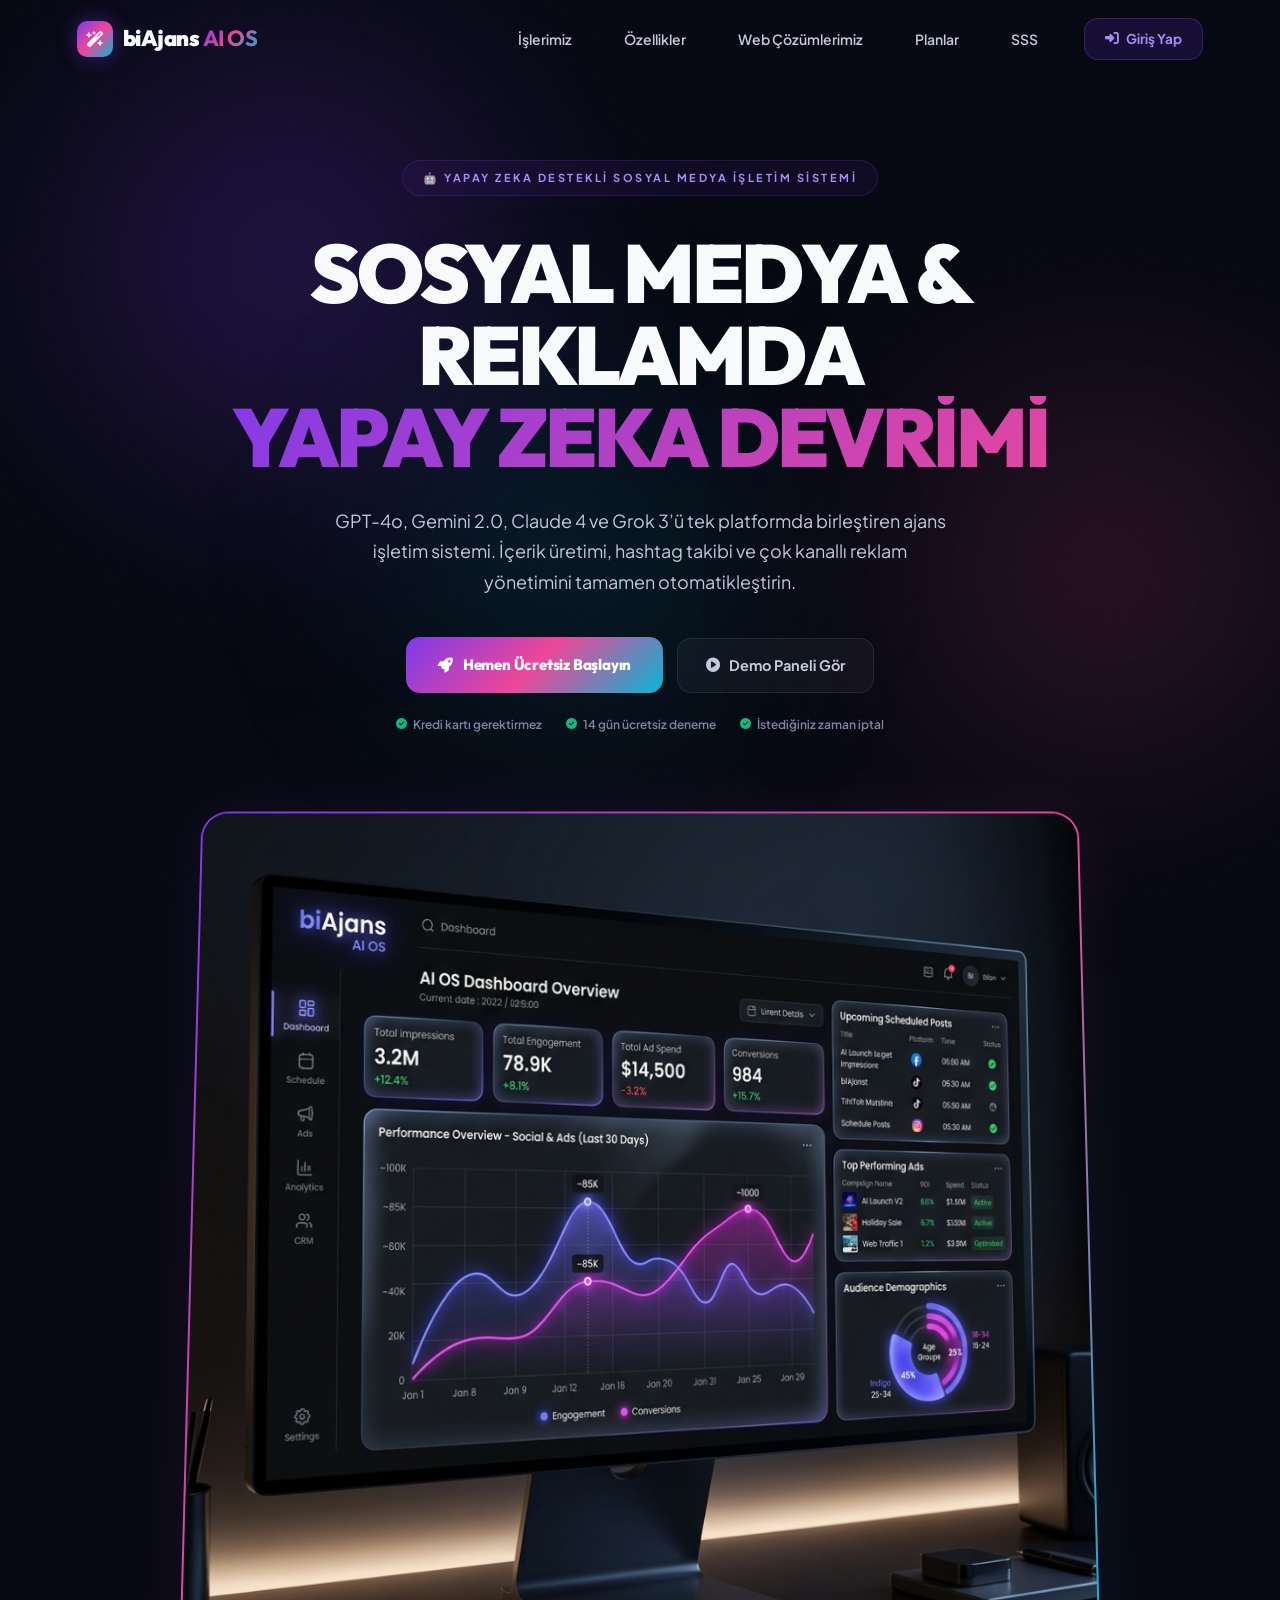
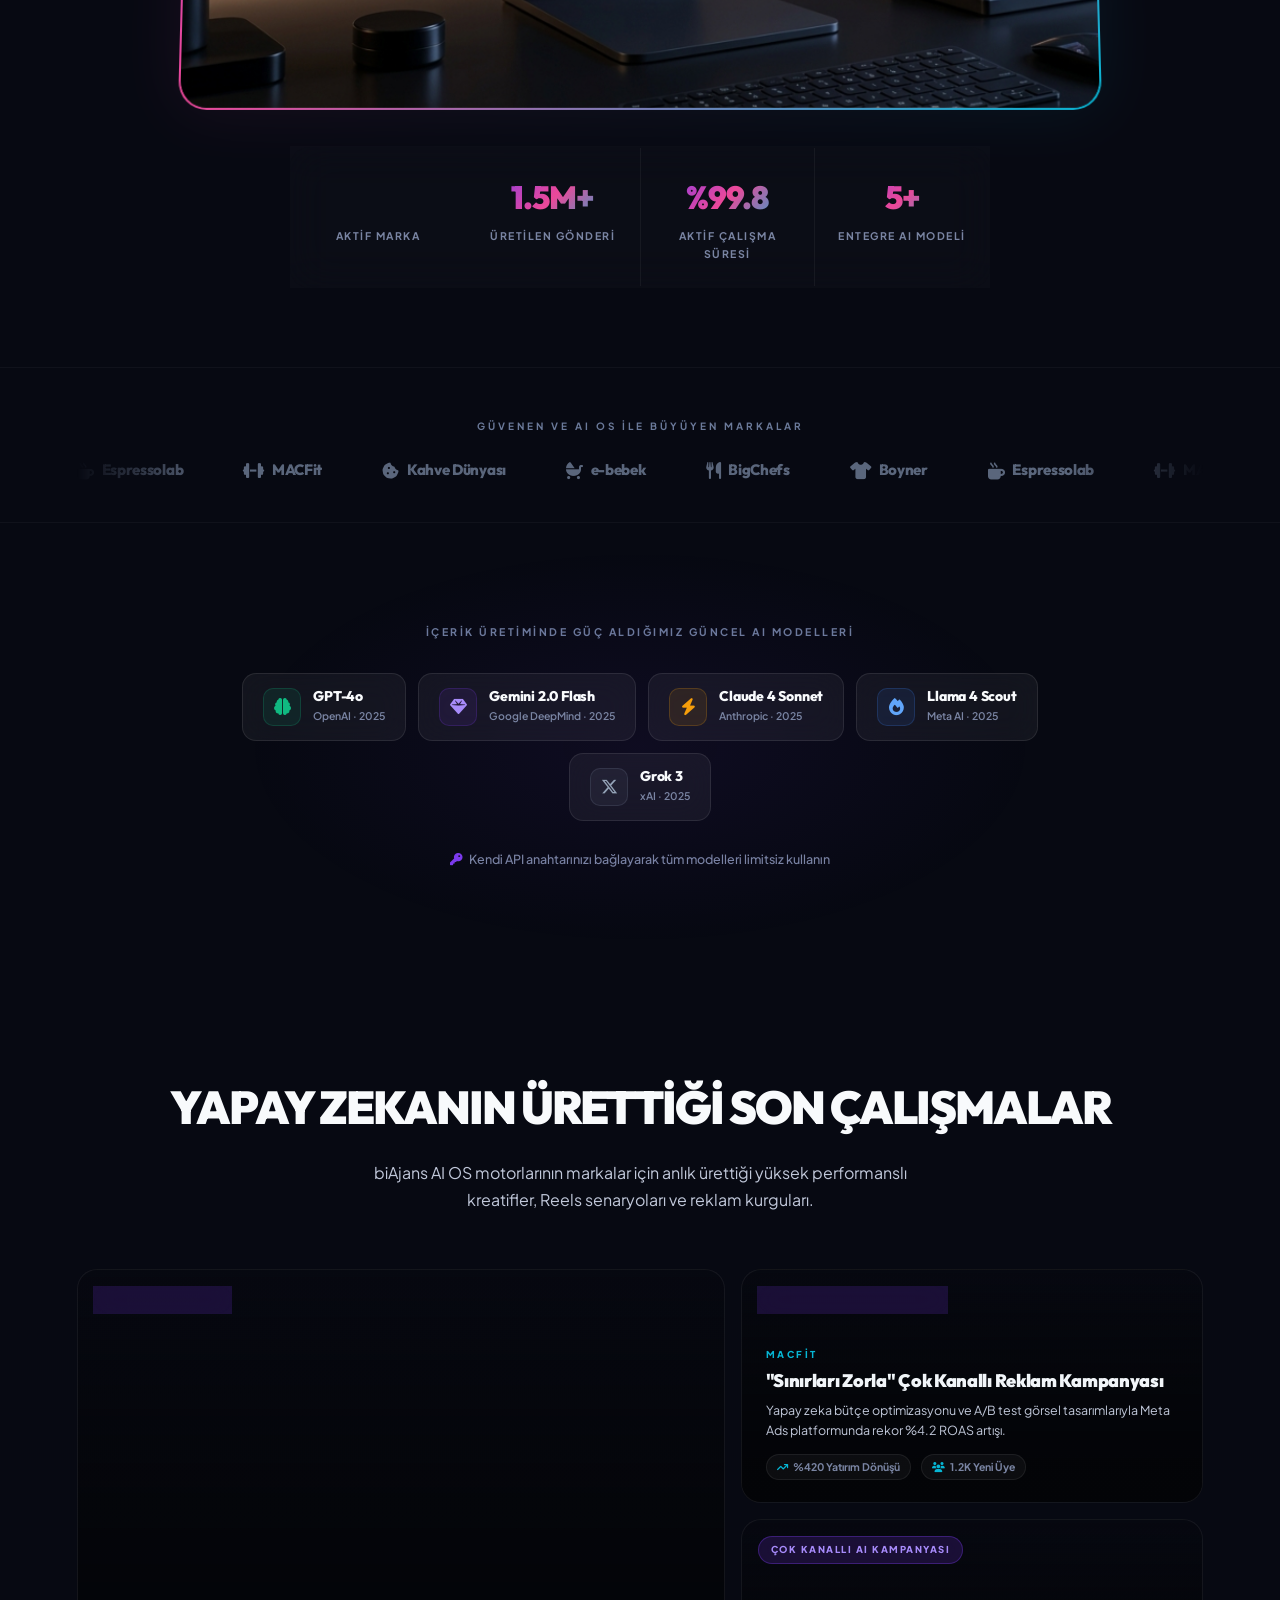
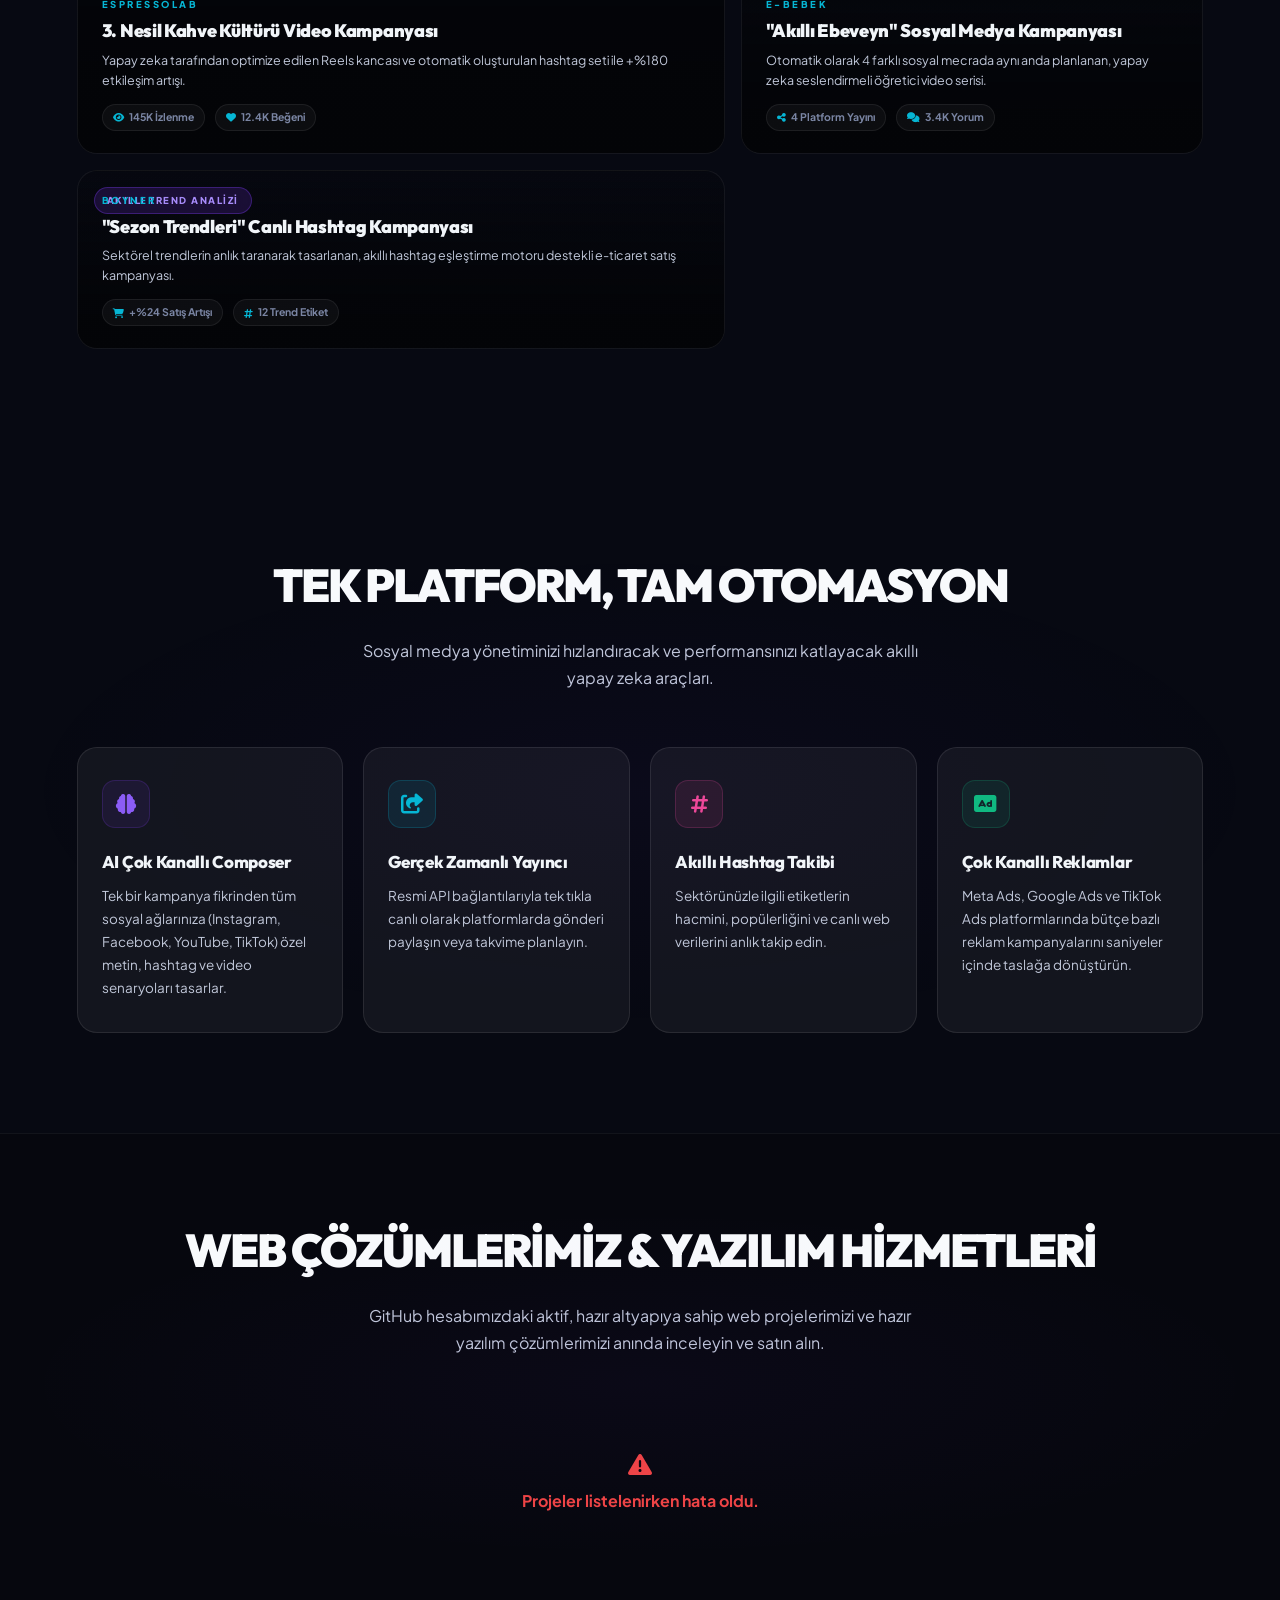
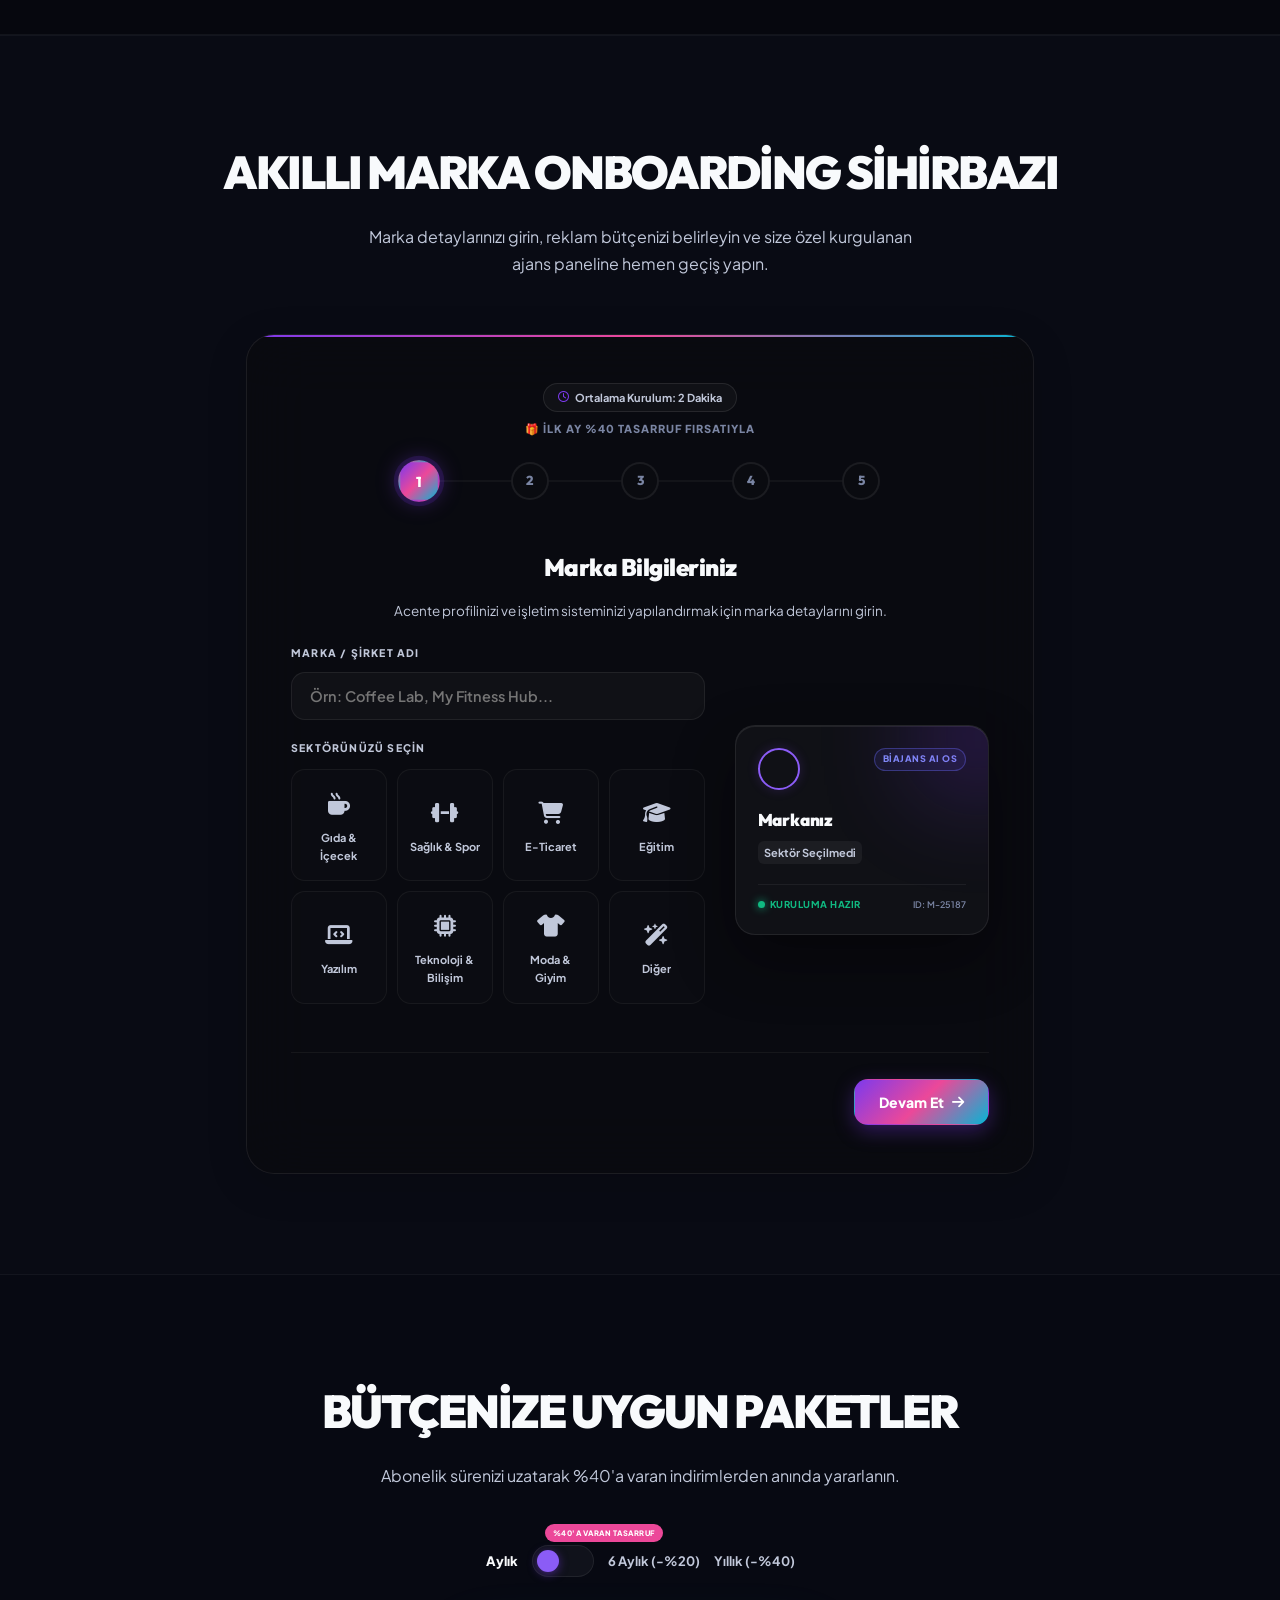
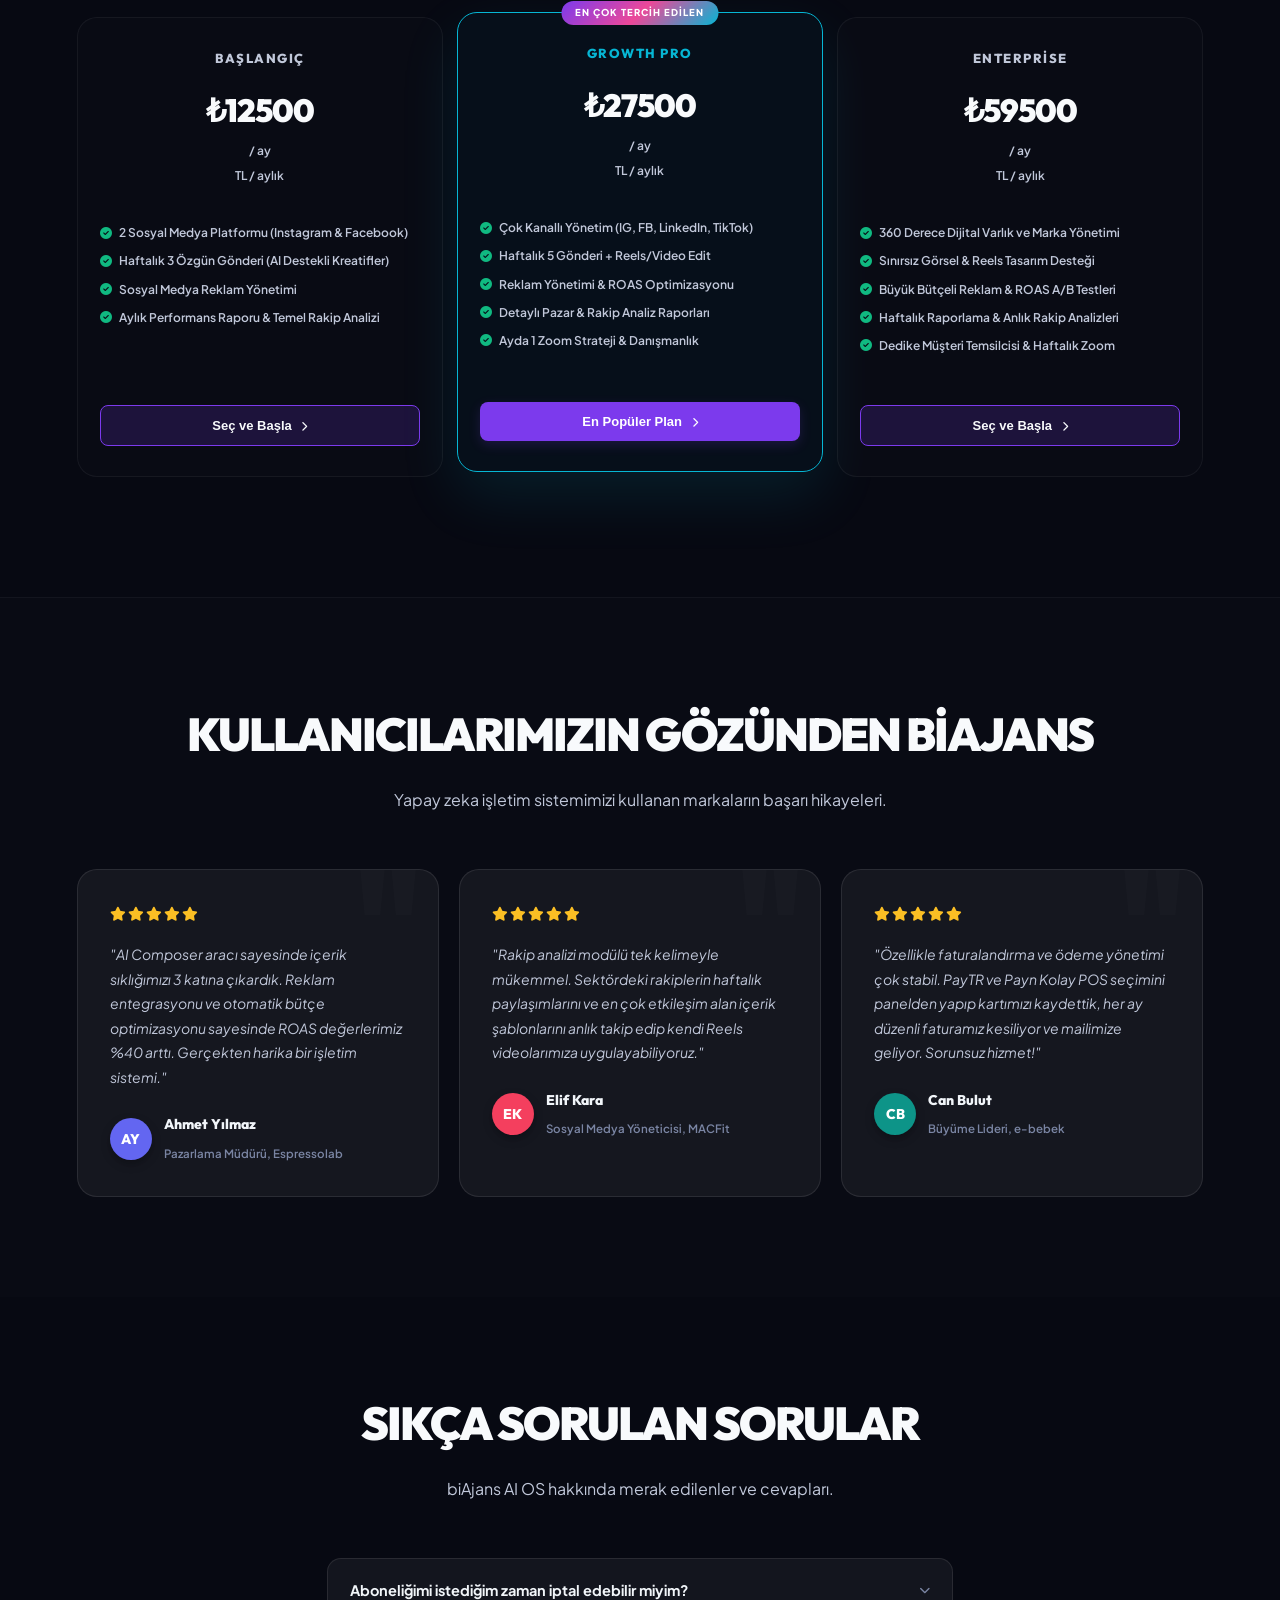
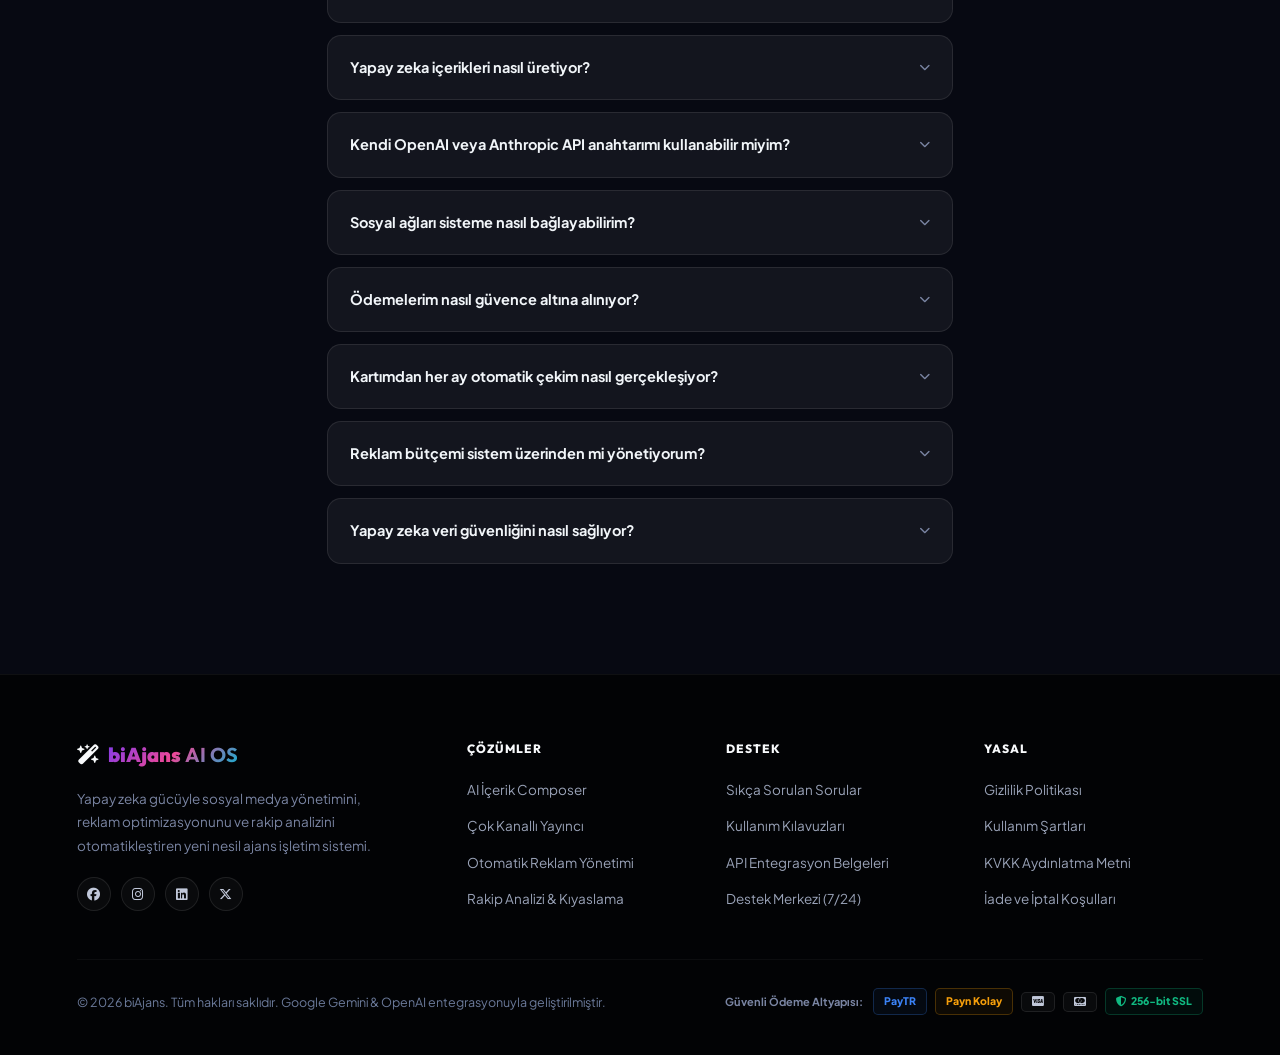
==== static/index.html @ c3eb4f31 "feat: enforce the simplified direct connection modal for all platform cards including meta ads and g" ====
<!DOCTYPE html>
<html lang="tr">
<head>
    <meta charset="UTF-8">
    <meta name="viewport" content="width=device-width, initial-scale=1.0">
    <title>biAjans AI OS - Yapay Zeka Sosyal Medya & Reklam İşletim Sistemi</title>
    
    <!-- SEO & AI Search Engine Optimization (GEO/AIO) Meta Tags -->
    <meta name="description" content="biAjans AI OS ile markanızın içerik üretimi, planlaması, hashtag takibi ve çok kanallı reklam yönetimini (Meta, Google, TikTok Ads) yapay zeka ile otomatikleştirin.">
    <meta name="keywords" content="yapay zeka sosyal medya, ai sosyal medya, otomatik reklam yönetimi, roas optimizasyonu, yapay zeka ajans, sosyal medya otomasyonu, biAjans AI OS, yapay zeka içerik üretimi">
    <meta name="author" content="biAjans">
    <meta name="robots" content="index, follow">
    <link rel="canonical" href="https://biajans.com/">

    <!-- Open Graph / Facebook -->
    <meta property="og:type" content="website">
    <meta property="og:url" content="https://biajans.com/">
    <meta property="og:title" content="biAjans AI OS - Yapay Zeka Sosyal Medya & Reklam İşletim Sistemi">
    <meta property="og:description" content="İçerik üretimi, planlaması ve çok kanallı reklamlarınızı tek bir kontrol merkezinden yapay zeka yardımıyla otomatikleştirin.">
    <meta property="og:image" content="https://biajans.com/assets/og-image.jpg">
    <meta property="og:site_name" content="biAjans AI OS">

    <!-- Twitter -->
    <meta property="twitter:card" content="summary_large_image">
    <meta property="twitter:url" content="https://biajans.com/">
    <meta property="twitter:title" content="biAjans AI OS - Yapay Zeka Sosyal Medya & Reklam İşletim Sistemi">
    <meta property="twitter:description" content="İçerik üretimi, planlaması ve çok kanallı reklamlarınızı tek bir kontrol merkezinden yapay zeka yardımıyla otomatikleştirin.">
    <meta property="twitter:image" content="https://biajans.com/assets/og-image.jpg">

    <!-- Structured Data: JSON-LD for AI Search Engines (GEO) -->
    <script type="application/ld+json">
    {
      "@context": "https://schema.org",
      "@graph": [
        {
          "@type": "Organization",
          "@id": "https://biajans.com/#organization",
          "name": "biAjans",
          "url": "https://biajans.com",
          "logo": "https://biajans.com/assets/logo.png",
          "sameAs": [
            "https://www.facebook.com/biajans",
            "https://twitter.com/biajans",
            "https://www.linkedin.com/company/biajans"
          ]
        },
        {
          "@type": "WebSite",
          "@id": "https://biajans.com/#website",
          "url": "https://biajans.com",
          "name": "biAjans AI OS",
          "description": "Yapay Zeka Destekli Sosyal Medya & Reklam İşletim Sistemi",
          "publisher": {
            "@id": "https://biajans.com/#organization"
          }
        },
        {
          "@type": "SoftwareApplication",
          "@id": "https://biajans.com/#software",
          "name": "biAjans AI OS",
          "applicationCategory": "BusinessApplication",
          "operatingSystem": "All",
          "offers": {
            "@type": "AggregateOffer",
            "priceCurrency": "TRY",
            "lowPrice": "7500",
            "highPrice": "59500",
            "offerCount": "3"
          }
        },
        {
          "@type": "FAQPage",
          "@id": "https://biajans.com/#faq",
          "mainEntity": [
            {
              "@type": "Question",
              "name": "Aboneliğimi istediğim zaman iptal edebilir miyim?",
              "acceptedAnswer": {
                "@type": "Answer",
                "text": "Evet, taahhütsüz aylık planlarımızda aboneliğinizi dilediğiniz zaman paneliniz üzerinden tek tıkla iptal edebilirsiniz. 6 aylık ve yıllık planlar fatura dönemi bitiminde yenilenmez."
              }
            },
            {
              "@type": "Question",
              "name": "Yapay zeka içerikleri nasıl üretiyor?",
              "acceptedAnswer": {
                "@type": "Answer",
                "text": "Gelişmiş AI modelleri (GPT-4o, Claude 3.5 Sonnet, Gemini 1.5) ile entegre çalışarak, girdiğiniz kampanya konusuna göre her ağın kendi algoritmasına (Instagram Reels kancaları, LinkedIn profesyonel dili) uygun biçimde özgün içerik oluşturur."
              }
            },
            {
              "@type": "Question",
              "name": "Kendi OpenAI veya Anthropic API anahtarımı kullanabilir miyim?",
              "acceptedAnswer": {
                "@type": "Answer",
                "text": "Evet! 'Marka Ayarları' -> 'Yapay Zeka Yapılandırması' altından kendi API anahtarlarınızı sisteme bağlayarak doğrudan kendi hesabınız üzerinden limitsiz üretim yapabilirsiniz."
              }
            },
            {
              "@type": "Question",
              "name": "Sosyal ağları sisteme nasıl bağlayabilirim?",
              "acceptedAnswer": {
                "@type": "Answer",
                "text": "Sistemde oturum açtıktan sonra resmi OAuth bağlantı sayfalarına yönlendirilirsiniz. Şifreniz veya hassas verileriniz kaydedilmeden, resmi izinlerle (token) güvenli bağlantı kurulur."
              }
            },
            {
              "@type": "Question",
              "name": "Ödemelerim nasıl güvence altına alınıyor?",
              "acceptedAnswer": {
                "@type": "Answer",
                "text": "Ödemeleriniz Türkiye'nin en büyük BDDK lisanslı ödeme kuruluşları olan PayTR ve Payn Kolay altyapıları üzerinden, 256-bit SSL şifreleme ve 3D Secure güvenlik katmanıyla gerçekleştirilir. Kart bilgileriniz asla sunucularımızda saklanmaz."
              }
            },
            {
              "@type": "Question",
              "name": "Kartımdan her ay otomatik çekim nasıl gerçekleşiyor?",
              "acceptedAnswer": {
                "@type": "Answer",
                "text": "Aboneliğiniz aylık periyodik olarak yinelenir. İlk ödemeyi yaptıktan sonra, kartınız güvenli tokenization yöntemiyle saklanır ve her fatura döneminde otomatik tahsil edilir. Dilediğiniz an panelden iptal edebilirsiniz."
              }
            },
            {
              "@type": "Question",
              "name": "Reklam bütçemi sistem üzerinden mi yönetiyorum?",
              "acceptedAnswer": {
                "@type": "Answer",
                "text": "Hayır, reklam bütçeniz doğrudan Meta (Instagram/Facebook), Google veya LinkedIn Ads hesaplarınıza bağlı kalır. biAjans AI OS, reklamlarınızı ve bütçe dağıtımlarınızı optimize etmek için API bağlantısı kullanır."
              }
            },
            {
              "@type": "Question",
              "name": "Yapay zeka veri güvenliğini nasıl sağlıyor?",
              "acceptedAnswer": {
                "@type": "Answer",
                "text": "biAjans, kurumsal API anlaşmaları aracılığıyla GPT-4o, Claude ve Gemini modellerini kullanır. Bu anlaşmalar gereği verileriniz modelleri eğitmek için kullanılmaz."
              }
            }
          ]
        }
      ]
    }
    </script>
    
    <!-- Google Fonts -->
    <link href="https://fonts.googleapis.com/css2?family=Outfit:wght@400;600;800;900&family=Plus+Jakarta+Sans:wght@400;500;750;800&display=swap" rel="stylesheet">
    
    <!-- FontAwesome Icons -->
    <link rel="stylesheet" href="https://cdnjs.cloudflare.com/ajax/libs/font-awesome/6.4.0/css/all.min.css">
    
    <!-- Stylesheet -->
    <link rel="stylesheet" href="funnel.css">
</head>
<body>

    <!-- Background Glowing Blobs -->
    <div class="glowing-blob blob-1"></div>
    <div class="glowing-blob blob-2"></div>
    <div class="glowing-blob blob-3"></div>

    <!-- Header Navigation -->
    <header id="mainHeader">
        <a href="/" class="logo">
            <div class="logo-icon"><i class="fa-solid fa-wand-magic-sparkles"></i></div>
            <span>biAjans <strong>AI OS</strong></span>
        </a>
        <nav style="display: flex; align-items: center; gap: 32px;">
            <div class="nav-links" style="display: flex; gap: 24px; align-items: center;">
                <a href="#showcase">İşlerimiz</a>
                <a href="#features">Özellikler</a>
                <a href="#web-solutions">Web Çözümlerimiz</a>
                <a href="#pricing">Planlar</a>
                <a href="#faq">SSS</a>
            </div>
            <a href="dashboard.html" class="btn-dashboard-link"><i class="fa-solid fa-right-to-bracket"></i> Giriş Yap</a>
        </nav>
    </header>

    <!-- Hero Section -->
    <section class="hero-section">
        <span class="hero-badge">🤖 YAPAY ZEKA DESTEKLİ SOSYAL MEDYA İŞLETİM SİSTEMİ</span>
        <h1>
            <span class="line-1">SOSYAL MEDYA &amp; REKLAMDA</span>
            <span class="line-2">YAPAY ZEKA DEVRİMİ</span>
        </h1>
        <p>GPT-4o, Gemini 2.0, Claude 4 ve Grok 3’ü tek platformda birleştiren ajans işletim sistemi. İçerik üretimi, hashtag takibi ve çok kanallı reklam yönetimini tamamen otomatikleştirin.</p>
        
        <!-- Dual CTA Buttons -->
        <div class="hero-cta-group">
            <a href="#funnel" class="btn-cta-primary">
                <i class="fa-solid fa-rocket"></i> Hemen Ücretsiz Başlayın
            </a>
            <a href="dashboard.html" class="btn-hero-secondary">
                <i class="fa-solid fa-play-circle"></i> Demo Paneli Gör
            </a>
        </div>

        <!-- Trust Indicators -->
        <div class="hero-trust">
            <div class="hero-trust-item">
                <i class="fa-solid fa-circle-check"></i>
                <span>Kredi kartı gerektirmez</span>
            </div>
            <div class="hero-trust-item">
                <i class="fa-solid fa-circle-check"></i>
                <span>14 gün ücretsiz deneme</span>
            </div>
            <div class="hero-trust-item">
                <i class="fa-solid fa-circle-check"></i>
                <span>İstediğiniz zaman iptal</span>
            </div>
        </div>

        <!-- Hero Visual Mockup -->
        <div class="hero-image-wrapper">
            <div class="hero-image-inner">
                <img src="dashboard_preview.png" alt="biAjans AI OS Dashboard Mockup" class="hero-image">
            </div>
            <div class="hero-image-glow"></div>
        </div>

        <!-- Stats Counter Banner -->
        <div class="stats-banner">
            <div class="stat-item">
                <h2>12K+</h2>
                <p>Aktif Marka</p>
            </div>
            <div class="stat-item">
                <h2>1.5M+</h2>
                <p>Üretilen Gönderi</p>
            </div>
            <div class="stat-item">
                <h2>%99.8</h2>
                <p>Aktif Çalışma Süresi</p>
            </div>
            <div class="stat-item">
                <h2>5+</h2>
                <p>Entegre AI Modeli</p>
            </div>
        </div>
    </section>

    <!-- Brand References Section -->
    <section class="references-section">
        <p class="references-title">GÜVENEN VE AI OS İLE BÜYÜYEN MARKALAR</p>
        <div class="references-logo-band-container">
            <div class="references-logo-band">
                <div class="brand-logo"><i class="fa-solid fa-mug-hot"></i> Espressolab</div>
                <div class="brand-logo"><i class="fa-solid fa-dumbbell"></i> MACFit</div>
                <div class="brand-logo"><i class="fa-solid fa-cookie-bite"></i> Kahve Dünyası</div>
                <div class="brand-logo"><i class="fa-solid fa-baby-carriage"></i> e-bebek</div>
                <div class="brand-logo"><i class="fa-solid fa-utensils"></i> BigChefs</div>
                <div class="brand-logo"><i class="fa-solid fa-shirt"></i> Boyner</div>
                <!-- Duplicated for seamless infinite scroll -->
                <div class="brand-logo"><i class="fa-solid fa-mug-hot"></i> Espressolab</div>
                <div class="brand-logo"><i class="fa-solid fa-dumbbell"></i> MACFit</div>
                <div class="brand-logo"><i class="fa-solid fa-cookie-bite"></i> Kahve Dünyası</div>
                <div class="brand-logo"><i class="fa-solid fa-baby-carriage"></i> e-bebek</div>
                <div class="brand-logo"><i class="fa-solid fa-utensils"></i> BigChefs</div>
                <div class="brand-logo"><i class="fa-solid fa-shirt"></i> Boyner</div>
            </div>
        </div>
    </section>

    <!-- AI Models Strip Section -->
    <section class="ai-models-section">
        <p class="ai-models-label">İçerik üretiminde güç aldığımız güncel AI modelleri</p>
        <div class="ai-models-grid">
            <!-- OpenAI -->
            <div class="ai-model-chip chip-openai">
                <div class="model-icon"><i class="fa-solid fa-brain"></i></div>
                <div class="model-info">
                    <span class="model-name">GPT-4o</span>
                    <span class="model-desc">OpenAI · 2025</span>
                </div>
            </div>
            <!-- Gemini -->
            <div class="ai-model-chip chip-google">
                <div class="model-icon"><i class="fa-solid fa-gem"></i></div>
                <div class="model-info">
                    <span class="model-name">Gemini 2.0 Flash</span>
                    <span class="model-desc">Google DeepMind · 2025</span>
                </div>
            </div>
            <!-- Claude -->
            <div class="ai-model-chip chip-anthropic">
                <div class="model-icon"><i class="fa-solid fa-bolt"></i></div>
                <div class="model-info">
                    <span class="model-name">Claude 4 Sonnet</span>
                    <span class="model-desc">Anthropic · 2025</span>
                </div>
            </div>
            <!-- Llama -->
            <div class="ai-model-chip chip-meta">
                <div class="model-icon"><i class="fa-solid fa-fire"></i></div>
                <div class="model-info">
                    <span class="model-name">Llama 4 Scout</span>
                    <span class="model-desc">Meta AI · 2025</span>
                </div>
            </div>
            <!-- Grok -->
            <div class="ai-model-chip chip-xai">
                <div class="model-icon"><i class="fa-brands fa-x-twitter"></i></div>
                <div class="model-info">
                    <span class="model-name">Grok 3</span>
                    <span class="model-desc">xAI · 2025</span>
                </div>
            </div>
        </div>
        <p class="ai-models-note"><i class="fa-solid fa-key" style="color: var(--primary); margin-right: 6px;"></i>Kendi API anahtarınızı bağlayarak tüm modelleri limitsiz kullanın</p>
    </section>

    <!-- AI Yaratıcı İşler Vitrini (Rafineri & Droga5 esintili) -->
    <section class="showcase-section" id="showcase">
        <h2 class="section-title">Yapay Zekanın Ürettiği Son Çalışmalar</h2>
        <p class="section-subtitle">biAjans AI OS motorlarının markalar için anlık ürettiği yüksek performanslı kreatifler, Reels senaryoları ve reklam kurguları.</p>
        
        <div class="showcase-grid">
            <!-- Work 1 -->
            <div class="showcase-card" style="background-image: linear-gradient(180deg, rgba(5, 6, 10, 0.2) 0%, rgba(5, 6, 10, 0.9) 100%), url('https://images.unsplash.com/photo-1507133750040-4a8f57021571?w=500&q=80');">
                <div class="showcase-badge">AI Reels Kreatifi</div>
                <div class="showcase-content">
                    <span class="showcase-brand">Espressolab</span>
                    <h3>3. Nesil Kahve Kültürü Video Kampanyası</h3>
                    <p>Yapay zeka tarafından optimize edilen Reels kancası ve otomatik oluşturulan hashtag seti ile +%180 etkileşim artışı.</p>
                    <div class="showcase-stats">
                        <span><i class="fa-solid fa-eye"></i> 145K İzlenme</span>
                        <span><i class="fa-solid fa-heart"></i> 12.4K Beğeni</span>
                    </div>
                </div>
            </div>
            <!-- Work 2 -->
            <div class="showcase-card" style="background-image: linear-gradient(180deg, rgba(5, 6, 10, 0.2) 0%, rgba(5, 6, 10, 0.9) 100%), url('https://images.unsplash.com/photo-1517838277536-f5f99be501cd?w=500&q=80');">
                <div class="showcase-badge">Meta Ads Optimizasyonu</div>
                <div class="showcase-content">
                    <span class="showcase-brand">MACFit</span>
                    <h3>"Sınırları Zorla" Çok Kanallı Reklam Kampanyası</h3>
                    <p>Yapay zeka bütçe optimizasyonu ve A/B test görsel tasarımlarıyla Meta Ads platformunda rekor %4.2 ROAS artışı.</p>
                    <div class="showcase-stats">
                        <span><i class="fa-solid fa-arrow-trend-up"></i> %420 Yatırım Dönüşü</span>
                        <span><i class="fa-solid fa-users"></i> 1.2K Yeni Üye</span>
                    </div>
                </div>
            </div>
            <!-- Work 3 -->
            <div class="showcase-card" style="background-image: linear-gradient(180deg, rgba(5, 6, 10, 0.2) 0%, rgba(5, 6, 10, 0.9) 100%), url('https://images.unsplash.com/photo-1515488042361-404e9250afef?w=500&q=80');">
                <div class="showcase-badge">Çok Kanallı AI Kampanyası</div>
                <div class="showcase-content">
                    <span class="showcase-brand">e-bebek</span>
                    <h3>"Akıllı Ebeveyn" Sosyal Medya Kampanyası</h3>
                    <p>Otomatik olarak 4 farklı sosyal mecrada aynı anda planlanan, yapay zeka seslendirmeli öğretici video serisi.</p>
                    <div class="showcase-stats">
                        <span><i class="fa-solid fa-share-nodes"></i> 4 Platform Yayını</span>
                        <span><i class="fa-solid fa-comments"></i> 3.4K Yorum</span>
                    </div>
                </div>
            </div>
            <!-- Work 4 -->
            <div class="showcase-card" style="background-image: linear-gradient(180deg, rgba(5, 6, 10, 0.2) 0%, rgba(5, 6, 10, 0.9) 100%), url('https://images.unsplash.com/photo-1483985988355-763728e1935b?w=500&q=80');">
                <div class="showcase-badge">Akıllı Trend Analizi</div>
                <div class="showcase-content">
                    <span class="showcase-brand">Boyner</span>
                    <h3>"Sezon Trendleri" Canlı Hashtag Kampanyası</h3>
                    <p>Sektörel trendlerin anlık taranarak tasarlanan, akıllı hashtag eşleştirme motoru destekli e-ticaret satış kampanyası.</p>
                    <div class="showcase-stats">
                        <span><i class="fa-solid fa-cart-shopping"></i> +%24 Satış Artışı</span>
                        <span><i class="fa-solid fa-hashtag"></i> 12 Trend Etiket</span>
                    </div>
                </div>
            </div>
        </div>
    </section>


    <!-- Features Section -->
    <section class="features-section" id="features">
        <h2 class="section-title">Tek Platform, Tam Otomasyon</h2>
        <p class="section-subtitle">Sosyal medya yönetiminizi hızlandıracak ve performansınızı katlayacak akıllı yapay zeka araçları.</p>
        
        <div class="features-grid">
            <!-- Feature 1 -->
            <div class="feature-card">
                <div class="feature-icon"><i class="fa-solid fa-brain"></i></div>
                <h3>AI Çok Kanallı Composer</h3>
                <p>Tek bir kampanya fikrinden tüm sosyal ağlarınıza (Instagram, Facebook, YouTube, TikTok) özel metin, hashtag ve video senaryoları tasarlar.</p>
            </div>
            <!-- Feature 2 -->
            <div class="feature-card">
                <div class="feature-icon"><i class="fa-solid fa-share-from-square"></i></div>
                <h3>Gerçek Zamanlı Yayıncı</h3>
                <p>Resmi API bağlantılarıyla tek tıkla canlı olarak platformlarda gönderi paylaşın veya takvime planlayın.</p>
            </div>
            <!-- Feature 3 -->
            <div class="feature-card">
                <div class="feature-icon"><i class="fa-solid fa-hashtag"></i></div>
                <h3>Akıllı Hashtag Takibi</h3>
                <p>Sektörünüzle ilgili etiketlerin hacmini, popülerliğini ve canlı web verilerini anlık takip edin.</p>
            </div>
            <!-- Feature 4 -->
            <div class="feature-card">
                <div class="feature-icon"><i class="fa-solid fa-rectangle-ad"></i></div>
                <h3>Çok Kanallı Reklamlar</h3>
                <p>Meta Ads, Google Ads ve TikTok Ads platformlarında bütçe bazlı reklam kampanyalarını saniyeler içinde taslağa dönüştürün.</p>
            </div>
    </section>

    <!-- Web Çözümlerimiz Section -->
    <section class="features-section" id="web-solutions" style="padding-top: 80px; padding-bottom: 80px; background: rgba(5, 6, 10, 0.4); border-top: 1px solid rgba(255,255,255,0.05); border-bottom: 1px solid rgba(255,255,255,0.05);">
        <h2 class="section-title">Web Çözümlerimiz & Yazılım Hizmetleri</h2>
        <p class="section-subtitle">GitHub hesabımızdaki aktif, hazır altyapıya sahip web projelerimizi ve hazır yazılım çözümlerimizi anında inceleyin ve satın alın.</p>
        
        <div id="gitProjectsGrid" style="display: grid; grid-template-columns: repeat(auto-fit, minmax(300px, 1fr)); gap: 24px; max-width: 1200px; margin: 40px auto 0 auto; padding: 0 20px;">
            <div style="grid-column: 1/-1; text-align: center; color: #94a3b8; padding: 40px;">
                <i class="fa-solid fa-spinner fa-spin" style="font-size: 32px; margin-bottom: 12px; color: var(--primary);"></i>
                <p style="font-weight: 600;">Projeler GitHub'dan yükleniyor...</p>
            </div>
        </div>
    </section>

    <!-- Onboarding Funnel Widget Section -->
    <section class="funnel-widget-section" id="funnel">
        <h2 class="section-title">Akıllı Marka Onboarding Sihirbazı</h2>
        <p class="section-subtitle">Marka detaylarınızı girin, reklam bütçenizi belirleyin ve size özel kurgulanan ajans paneline hemen geçiş yapın.</p>

        <!-- Funnel Card Container -->
        <div class="funnel-container" style="margin-bottom: 0;">
            <div class="funnel-card" style="box-shadow: 0 10px 40px rgba(0,0,0,0.15);">
                
                <!-- Onboarding Time Badge -->
                <div style="display: flex; flex-direction: column; align-items: center; justify-content: center; margin-bottom: 24px; position: relative; z-index: 10;">
                    <div class="funnel-badge-time" style="margin-bottom: 8px;">
                        <i class="fa-regular fa-clock" style="color: var(--primary);"></i>
                        <span>Ortalama Kurulum: 2 Dakika</span>
                    </div>
                    <span style="font-size: 11px; color: var(--text-muted); font-weight: 850; text-transform: uppercase; letter-spacing: 1px;">🎁 İlk ay %40 tasarruf fırsatıyla</span>
                </div>

                <!-- Step Progress Indicators -->
                <div class="step-indicators">
                    <div class="step-line-progress" id="stepLineProgress"></div>
                    <div class="step-dot active" data-step="1">1</div>
                    <div class="step-dot" data-step="2">2</div>
                    <div class="step-dot" data-step="3">3</div>
                    <div class="step-dot" data-step="4">4</div>
                    <div class="step-dot" data-step="5">5</div>
                </div>

                <!-- Step 1: Brand Info -->
                <div class="funnel-step-view active" data-step="1">
                    <h3 class="step-title">Marka Bilgileriniz</h3>
                    <p class="step-subtitle" style="margin-bottom: 24px;">Acente profilinizi ve işletim sisteminizi yapılandırmak için marka detaylarını girin.</p>
                    
                    <div class="brand-step-layout" style="display: flex; gap: 30px; align-items: stretch; flex-wrap: wrap;">
                        <!-- Left Side: Inputs & Grid -->
                        <div class="brand-inputs-col" style="flex: 1.3; min-width: 280px; display: flex; flex-direction: column; gap: 20px;">
                            <div class="form-group" style="margin-bottom: 0;">
                                <label for="funnelBrandName">Marka / Şirket Adı</label>
                                <input type="text" id="funnelBrandName" class="form-control" placeholder="Örn: Coffee Lab, My Fitness Hub..." required>
                            </div>
                            
                            <div class="form-group" style="margin-bottom: 0;">
                                <label>Sektörünüzü Seçin</label>
                                <!-- Hidden select for validation compatibility -->
                                <select id="funnelIndustry" style="display: none;" required>
                                    <option value="" disabled selected>Sektörünüzü Seçin</option>
                                    <option value="Gıda & İçecek">Gıda & İçecek</option>
                                    <option value="Sağlık & Spor">Sağlık & Spor</option>
                                    <option value="E-Ticaret">E-Ticaret</option>
                                    <option value="Eğitim">Eğitim</option>
                                    <option value="Yazılım">Yazılım</option>
                                    <option value="Teknoloji">Teknoloji</option>
                                    <option value="Moda & Giyim">Moda & Giyim</option>
                                    <option value="Diğer">Diğer</option>
                                </select>
                                
                                <div class="industry-grid">
                                    <div class="industry-card" data-value="Gıda & İçecek">
                                        <div class="industry-card-icon"><i class="fa-solid fa-mug-hot"></i></div>
                                        <span>Gıda & İçecek</span>
                                    </div>
                                    <div class="industry-card" data-value="Sağlık & Spor">
                                        <div class="industry-card-icon"><i class="fa-solid fa-dumbbell"></i></div>
                                        <span>Sağlık & Spor</span>
                                    </div>
                                    <div class="industry-card" data-value="E-Ticaret">
                                        <div class="industry-card-icon"><i class="fa-solid fa-cart-shopping"></i></div>
                                        <span>E-Ticaret</span>
                                    </div>
                                    <div class="industry-card" data-value="Eğitim">
                                        <div class="industry-card-icon"><i class="fa-solid fa-graduation-cap"></i></div>
                                        <span>Eğitim</span>
                                    </div>
                                    <div class="industry-card" data-value="Yazılım">
                                        <div class="industry-card-icon"><i class="fa-solid fa-laptop-code"></i></div>
                                        <span>Yazılım</span>
                                    </div>
                                    <div class="industry-card" data-value="Teknoloji">
                                        <div class="industry-card-icon"><i class="fa-solid fa-microchip"></i></div>
                                        <span>Teknoloji & Bilişim</span>
                                    </div>
                                    <div class="industry-card" data-value="Moda & Giyim">
                                        <div class="industry-card-icon"><i class="fa-solid fa-shirt"></i></div>
                                        <span>Moda & Giyim</span>
                                    </div>
                                    <div class="industry-card" data-value="Diğer">
                                        <div class="industry-card-icon"><i class="fa-solid fa-wand-magic-sparkles"></i></div>
                                        <span>Diğer</span>
                                    </div>
                                </div>
                            </div>

                            <!-- Custom Industry Text Input (Hidden initially) -->
                            <div class="form-group" id="customIndustryGroup" style="display: none; margin-top: -8px; margin-bottom: 0;">
                                <label for="funnelCustomIndustry">Sektör Adı (Diğer)</label>
                                <input type="text" id="funnelCustomIndustry" class="form-control" placeholder="Sektörünüzü yazın...">
                            </div>
                        </div>

                        <!-- Right Side: Beautiful Digital Card Preview -->
                        <div class="brand-preview-col" style="flex: 0.8; min-width: 240px; display: flex; align-items: center; justify-content: center;">
                            <div class="digital-brand-card">
                                <!-- Animated Background Glow -->
                                <div class="card-glow" style="position: absolute; top: -50px; right: -50px; width: 120px; height: 120px; background: var(--primary); filter: blur(50px); opacity: 0.25; pointer-events: none;"></div>
                                
                                <div style="display: flex; justify-content: space-between; align-items: flex-start; margin-bottom: 16px;">
                                    <!-- Logo / Avatar Wrapper -->
                                    <div id="vBrandLogo" style="background-image: url('https://images.unsplash.com/photo-1534528741775-53994a69daeb?w=150&q=80');"></div>
                                    
                                    <!-- ID Badge -->
                                    <div style="background: rgba(99, 102, 241, 0.1); border: 1px solid rgba(99,102,241,0.4); border-radius: 20px; padding: 3px 8px; font-size: 9px; font-weight: 800; color: #818cf8; text-transform: uppercase; letter-spacing: 0.5px;">
                                        biAjans AI OS
                                    </div>
                                </div>

                                <!-- Brand Details -->
                                <h3 id="vBrandName" style="font-family: var(--font-header); font-size: 17px; font-weight: 900; color: var(--text-primary); margin: 0 0 4px 0; letter-spacing: -0.2px;">Markanız</h3>
                                <span id="vBrandIndustry" style="display: inline-block; font-size: 11px; font-weight: 700; color: var(--text-secondary); background: rgba(255,255,255,0.05); padding: 3px 6px; border-radius: 6px; margin-bottom: 20px;">Sektör Seçilmedi</span>
                                
                                <!-- Bottom Metadata Info -->
                                <div style="border-top: 1px solid rgba(255,255,255,0.06); padding-top: 12px; display: flex; justify-content: space-between; align-items: center;">
                                    <div style="display: flex; align-items: center; gap: 5px;">
                                        <span class="pulse-indicator" style="width: 7px; height: 7px; border-radius: 50%; background: #10b981; display: inline-block; box-shadow: 0 0 8px #10b981;"></span>
                                        <span style="font-size: 9.5px; font-weight: 750; color: #10b981; text-transform: uppercase; letter-spacing: 0.5px;">Kuruluma Hazır</span>
                                    </div>
                                    <span id="vBrandIdCode" style="font-size: 9px; color: var(--text-muted); font-weight: 600;">ID: M-XXXXX</span>
                                </div>
                            </div>
                        </div>
                    </div>
                </div>

                <!-- Step 2: Social Channels -->
                <div class="funnel-step-view" data-step="2">
                    <h3 class="step-title">Yönetilecek Sosyal Ağlar</h3>
                    <p class="step-subtitle" style="margin-bottom: 24px;">İçerik planlayıcı ve hashtag takip sisteminde aktif etmek istediğiniz kanalları seçin.</p>
                    
                    <div class="channel-grid">
                        <div class="channel-card-checkbox instagram">
                            <input type="checkbox" value="Instagram">
                            <i class="fa-brands fa-instagram" style="color: #cbd5e1;"></i>
                            <span>Instagram</span>
                        </div>
                        <div class="channel-card-checkbox facebook">
                            <input type="checkbox" value="Facebook">
                            <i class="fa-brands fa-facebook" style="color: #cbd5e1;"></i>
                            <span>Facebook</span>
                        </div>
                        <div class="channel-card-checkbox youtube">
                            <input type="checkbox" value="YouTube">
                            <i class="fa-brands fa-youtube" style="color: #cbd5e1;"></i>
                            <span>YouTube</span>
                        </div>
                        <div class="channel-card-checkbox twitter">
                            <input type="checkbox" value="X (Twitter)">
                            <i class="fa-brands fa-x-twitter" style="color: #cbd5e1;"></i>
                            <span>X (Twitter)</span>
                        </div>
                        <div class="channel-card-checkbox linkedin">
                            <input type="checkbox" value="LinkedIn">
                            <i class="fa-brands fa-linkedin" style="color: #cbd5e1;"></i>
                            <span>LinkedIn</span>
                        </div>
                        <div class="channel-card-checkbox tiktok">
                            <input type="checkbox" value="TikTok">
                            <i class="fa-brands fa-tiktok" style="color: #cbd5e1;"></i>
                            <span>TikTok</span>
                        </div>
                    </div>
                </div>

                <!-- Step 3: Advertising Budget -->
                <div class="funnel-step-view" data-step="3">
                    <h3 class="step-title">Aylık Reklam Bütçeniz</h3>
                    <p class="step-subtitle" style="margin-bottom: 24px;">Çok kanallı reklam yönetim panelinizde optimize edilmesini istediğiniz bütçe aralığını seçin.</p>
                    
                    <div class="budget-grid">
                        <div class="budget-card-radio">
                            <input type="radio" name="budget" value="starter">
                            <i class="fa-solid fa-seedling" style="font-size: 24px; margin-bottom: 12px; display: block;"></i>
                            <h4>₺0 - ₺5,000</h4>
                            <p>Başlangıç / Düşük Bütçe</p>
                        </div>
                        <div class="budget-card-radio">
                            <input type="radio" name="budget" value="growth">
                            <i class="fa-solid fa-rocket" style="font-size: 24px; margin-bottom: 12px; display: block;"></i>
                            <h4>₺5,000 - ₺15,000</h4>
                            <p>Orta Ölçekli Büyüme</p>
                        </div>
                        <div class="budget-card-radio">
                            <input type="radio" name="budget" value="premium">
                            <i class="fa-solid fa-chart-line" style="font-size: 24px; margin-bottom: 12px; display: block;"></i>
                            <h4>₺15,000 - ₺50,000</h4>
                            <p>Agresif Marka Tanıtımı</p>
                        </div>
                        <div class="budget-card-radio">
                            <input type="radio" name="budget" value="enterprise">
                            <i class="fa-solid fa-fire-flame-curved" style="font-size: 24px; margin-bottom: 12px; display: block;"></i>
                            <h4>₺50,000+</h4>
                            <p>Büyük Ölçekli Kampanya</p>
                        </div>
                    </div>
                </div>

                <!-- Step 4: Pricing Plans -->
                <div class="funnel-step-view" data-step="4">
                    <h3 class="step-title">Size En Uygun Planı Seçin</h3>
                    <p class="step-subtitle" style="margin-bottom: 24px;">Sosyal medya işletim sisteminizi lisanslayın. Dilediğiniz zaman aboneliğinizi değiştirebilirsiniz.</p>
                    
                    <!-- Billing Cycle Toggle Switch -->
                    <div class="pricing-cycle-toggle-wrapper">
                        <span class="pricing-cycle-label active" data-cycle="monthly">Aylık</span>
                        <div class="toggle-switch-container" id="billingCycleToggle">
                            <span class="toggle-switch-handle"></span>
                            <span class="discount-tag-bubble">%40'a Varan Tasarruf</span>
                        </div>
                        <span class="pricing-cycle-label" data-cycle="halfYearly">6 Aylık (-%20)</span>
                        <span class="pricing-cycle-label" data-cycle="yearly">Yıllık (-%40)</span>
                    </div>

                    <!-- Pricing Cards Grid -->
                    <div class="pricing-grid">
                        <!-- Starter Plan -->
                        <div class="pricing-card" data-plan="starter">
                            <h4>Başlangıç</h4>
                            <div class="pricing-card-price">
                                <h2 id="price_starter">₺12,500</h2>
                                <span>/ ay</span>
                                <span class="pricing-card-period-billing" id="period_starter">TL / aylık</span>
                            </div>
                            <ul class="pricing-card-features">
                                <li><i class="fa-solid fa-circle-check"></i> 2 Sosyal Medya Platformu (Instagram & Facebook)</li>
                                <li><i class="fa-solid fa-circle-check"></i> Haftalık 3 Özgün Gönderi (AI Destekli Kreatifler)</li>
                                <li><i class="fa-solid fa-circle-check"></i> Sosyal Medya Reklam Yönetimi</li>
                                <li><i class="fa-solid fa-circle-check"></i> Aylık Performans Raporu & Temel Rakip Analizi</li>
                            </ul>
                        </div>

                        <!-- Growth Plan -->
                        <div class="pricing-card popular selected" data-plan="growth">
                            <h4>Growth Pro</h4>
                            <div class="pricing-card-price">
                                <h2 id="price_growth">₺27,500</h2>
                                <span>/ ay</span>
                                <span class="pricing-card-period-billing" id="period_growth">TL / aylık</span>
                            </div>
                            <ul class="pricing-card-features">
                                <li><i class="fa-solid fa-circle-check"></i> Çok Kanallı Yönetim (IG, FB, LinkedIn, TikTok)</li>
                                <li><i class="fa-solid fa-circle-check"></i> Haftalık 5 Gönderi + Reels/Video Edit</li>
                                <li><i class="fa-solid fa-circle-check"></i> Reklam Yönetimi & ROAS Optimizasyonu</li>
                                <li><i class="fa-solid fa-circle-check"></i> Detaylı Pazar & Rakip Analiz Raporları</li>
                                <li><i class="fa-solid fa-circle-check"></i> Ayda 1 Zoom Strateji & Danışmanlık</li>
                            </ul>
                        </div>

                        <!-- Agency/Corporate Plan -->
                        <div class="pricing-card" data-plan="agency">
                            <h4>Enterprise</h4>
                            <div class="pricing-card-price">
                                <h2 id="price_agency">₺59,500</h2>
                                <span>/ ay</span>
                                <span class="pricing-card-period-billing" id="period_agency">TL / aylık</span>
                            </div>
                            <ul class="pricing-card-features">
                                <li><i class="fa-solid fa-circle-check"></i> 360 Derece Dijital Varlık ve Marka Yönetimi</li>
                                <li><i class="fa-solid fa-circle-check"></i> Sınırsız Görsel & Reels Tasarım Desteği</li>
                                <li><i class="fa-solid fa-circle-check"></i> Büyük Bütçeli Reklam & ROAS A/B Testleri</li>
                                <li><i class="fa-solid fa-circle-check"></i> Haftalık Raporlama & Anlık Rakip Analizleri</li>
                                <li><i class="fa-solid fa-circle-check"></i> Dedike Müşteri Temsilcisi & Haftalık Zoom</li>
                            </ul>
                        </div>
                    </div>
                </div>

                <!-- Step 5: Checkout -->
                <div class="funnel-step-view" data-step="5">
                    <h3 class="step-title">Ödemeyi Tamamlayın</h3>
                    <p class="step-subtitle" style="margin-bottom: 24px;">Güvenli ödeme altyapısıyla kaydınızı tamamlayıp hemen sisteminizi aktifleştirin.</p>
                    
                    <div class="checkout-details-grid">
                        <!-- Left: Card input form -->
                        <div class="credit-card-details">
                            <!-- Sanal POS Selector -->
                            <div class="form-group" style="margin-bottom: 20px;">
                                <label style="display: block; font-weight: 750; margin-bottom: 8px; font-size: 12px; color: var(--text-secondary);">ÖDEME ALTYAPISI (SANAL POS)</label>
                                <div class="pos-select-group" style="display: grid; grid-template-columns: repeat(2, 1fr); gap: 12px;">
                                    <label class="pos-option active" id="posOptPayTR" style="border: 1px solid var(--primary); background: var(--primary-glow); padding: 12px; border-radius: 8px; display: flex; flex-direction: column; align-items: center; justify-content: center; cursor: pointer; transition: var(--transition);">
                                        <input type="radio" name="checkoutPosSelect" value="PayTR" checked style="display: none;">
                                        <span class="pos-logo-badge" style="font-family: var(--font-header); font-size: 14px; font-weight: 900; color: var(--text-primary); display: flex; align-items: center; gap: 6px;"><i class="fa-solid fa-credit-card" style="color: var(--primary);"></i> PayTR POS</span>
                                        <span class="pos-info-text" style="font-size: 10px; color: var(--text-muted); margin-top: 2px;">256-Bit SSL Secured</span>
                                    </label>
                                    <label class="pos-option" id="posOptPaynKolay" style="border: 1px solid var(--card-border); background: rgba(255,255,255,0.01); padding: 12px; border-radius: 8px; display: flex; flex-direction: column; align-items: center; justify-content: center; cursor: pointer; transition: var(--transition);">
                                        <input type="radio" name="checkoutPosSelect" value="PaynKolay" style="display: none;">
                                        <span class="pos-logo-badge" style="font-family: var(--font-header); font-size: 14px; font-weight: 900; color: var(--text-primary); display: flex; align-items: center; gap: 6px;"><i class="fa-solid fa-bolt" style="color: #f59e0b;"></i> Payn Kolay</span>
                                        <span class="pos-info-text" style="font-size: 10px; color: var(--text-muted); margin-top: 2px;">BDDK Lisanslı</span>
                                    </label>
                                </div>
                            </div>
                            
                            <div class="form-group">
                                <label for="checkoutCardName">Kart Üzerindeki İsim</label>
                                <input type="text" id="checkoutCardName" class="form-control" placeholder="Ad Soyad" required style="width: 100%; box-sizing: border-box; background: rgba(255,255,255,0.03); border: 1px solid var(--card-border); color: var(--text-primary); padding: 10px; border-radius: var(--radius-sm); outline: none; font-weight: 600;">
                            </div>
                            <div class="form-group">
                                <label for="checkoutCardNum">Kart Numarası</label>
                                <input type="text" id="checkoutCardNum" class="form-control" placeholder="0000 0000 0000 0000" maxlength="19" required style="width: 100%; box-sizing: border-box; background: rgba(255,255,255,0.03); border: 1px solid var(--card-border); color: var(--text-primary); padding: 10px; border-radius: var(--radius-sm); outline: none; font-weight: 600;">
                            </div>
                            <div class="credit-card-inputs" style="display: grid; grid-template-columns: repeat(2, 1fr); gap: 12px;">
                                <div class="form-group">
                                    <label for="checkoutExpiry">Son Kullanma (AA/YY)</label>
                                    <input type="text" id="checkoutExpiry" class="form-control" placeholder="AA/YY" maxlength="5" required style="width: 100%; box-sizing: border-box; background: rgba(255,255,255,0.03); border: 1px solid var(--card-border); color: var(--text-primary); padding: 10px; border-radius: var(--radius-sm); outline: none; font-weight: 600;">
                                </div>
                                <div class="form-group">
                                    <label for="checkoutCvv">CVV (Güvenlik Kodu)</label>
                                    <input type="password" id="checkoutCvv" class="form-control" placeholder="000" maxlength="4" required style="width: 100%; box-sizing: border-box; background: rgba(255,255,255,0.03); border: 1px solid var(--card-border); color: var(--text-primary); padding: 10px; border-radius: var(--radius-sm); outline: none; font-weight: 600;">
                                </div>
                            </div>
                            
                            <!-- Monthly Recurring Charging Consent -->
                            <div class="form-group checkbox-group" style="margin-top: 15px;">
                                <label class="checkbox-container" style="display: flex; align-items: flex-start; gap: 8px; font-size: 11.5px; color: var(--text-secondary); cursor: pointer; user-select: none;">
                                    <input type="checkbox" id="checkoutRecurringConsent" checked required style="margin-top: 3px; cursor: pointer;">
                                    <span>Kayıtlı kredi kartımdan her ay periyodik olarak abonelik bedelinin otomatik tahsil edilmesini ve <a href="#" onclick="event.preventDefault(); alert('biAjans Üyelik & Abonelik Sözleşmesi...\nKartınız güvenli tokenization yöntemiyle saklanır ve her fatura döneminde otomatik çekim yapılır. Aboneliğinizi istediğiniz zaman panelden iptal edebilirsiniz.');" style="color: var(--primary); text-decoration: underline; font-weight: bold;">biAjans Abonelik Sözleşmesi</a> şartlarını onaylıyorum.</span>
                                </label>
                            </div>

                            <!-- Security Badges -->
                            <div class="checkout-security-badges" style="margin-top: 20px; display: flex; gap: 15px; align-items: center; justify-content: flex-start; flex-wrap: wrap;">
                                <span style="font-size: 10px; font-weight: 800; color: #10b981; border: 1px solid rgba(16,185,129,0.2); background: rgba(16,185,129,0.05); padding: 4px 8px; border-radius: 4px; display: flex; align-items: center; gap: 4px;">
                                    <i class="fa-solid fa-shield-halved"></i> 256-Bit SSL
                                </span>
                                <span style="font-size: 10px; font-weight: 800; color: #3b82f6; border: 1px solid rgba(59,130,246,0.2); background: rgba(59,130,246,0.05); padding: 4px 8px; border-radius: 4px; display: flex; align-items: center; gap: 4px;">
                                    <i class="fa-solid fa-lock"></i> 3D Secure
                                </span>
                                <span style="font-size: 10px; font-weight: 800; color: #f59e0b; border: 1px solid rgba(245,158,11,0.2); background: rgba(245,158,11,0.05); padding: 4px 8px; border-radius: 4px; display: flex; align-items: center; gap: 4px;">
                                    <i class="fa-solid fa-circle-check"></i> PCI-DSS Uyumlu
                                </span>
                            </div>
                        </div>

                        <!-- Right: Pricing summary card -->
                        <div class="checkout-summary-container">
                            <!-- Virtual Credit Card Preview -->
                            <div class="virtual-card">
                                <div class="virtual-card-chip"></div>
                                <div class="virtual-card-number" id="vCardNumber">•••• •••• •••• ••••</div>
                                <div class="virtual-card-flex">
                                    <div>
                                        <div class="virtual-card-label">KART SAHİBİ</div>
                                        <div class="virtual-card-holder" id="vCardName">AD SOYAD</div>
                                    </div>
                                    <div>
                                        <div class="virtual-card-label">SON KUL.</div>
                                        <div class="virtual-card-expiry" id="vCardExpiry">AA/YY</div>
                                    </div>
                                </div>
                            </div>

                            <div class="checkout-summary-card">
                                <h4 id="summaryPlanName">biAjans AI - Growth Pro</h4>
                                <div class="summary-row">
                                    <span>Abonelik Dönemi</span>
                                    <span id="summaryCycleText">Aylık Plan</span>
                                </div>
                                <div class="summary-row">
                                    <span>Birim Fiyat</span>
                                    <span id="summaryRateText">₺27,500 / ay</span>
                                </div>
                                <div class="summary-row">
                                    <span>KDV (%20)</span>
                                    <span>Dahil</span>
                                </div>
                                <div class="summary-row total">
                                    <span>Toplam Fatura</span>
                                    <span id="summaryBilledTotal">₺27,500</span>
                                </div>
                            </div>
                        </div>
                    </div>
                </div>

                <!-- Footer Navigation Buttons -->
                <div class="funnel-footer">
                    <button type="button" class="btn-funnel btn-back hidden" id="btnPrev">
                        <i class="fa-solid fa-arrow-left"></i> Geri
                    </button>
                    <button type="button" class="btn-funnel btn-next" id="btnNext">
                        Devam Et <i class="fa-solid fa-arrow-right"></i>
                    </button>
                    <button type="submit" class="btn-funnel btn-checkout hidden" id="btnCheckoutSubmit">
                        <i class="fa-solid fa-credit-card"></i> Ödemeyi Tamamla
                    </button>
                </div>

            </div>
        </div>
    </section>

    <!-- Pricing Section -->
    <section class="pricing-section" id="pricing">
        <h2 class="section-title">Bütçenize Uygun Paketler</h2>
        <p class="section-subtitle">Abonelik sürenizi uzatarak %40'a varan indirimlerden anında yararlanın.</p>
        
        <!-- Billing Cycle Toggle Switch -->
        <div class="pricing-cycle-toggle-wrapper" style="margin-bottom: 40px; margin-top: 30px;">
            <span class="pricing-cycle-label active" data-cycle="monthly">Aylık</span>
            <div class="toggle-switch-container" id="mainBillingCycleToggle">
                <span class="toggle-switch-handle"></span>
                <span class="discount-tag-bubble">%40'a Varan Tasarruf</span>
            </div>
            <span class="pricing-cycle-label" data-cycle="halfYearly">6 Aylık (-%20)</span>
            <span class="pricing-cycle-label" data-cycle="yearly">Yıllık (-%40)</span>
        </div>

        <!-- Pricing Cards Grid -->
        <div class="pricing-grid">
            <!-- Starter Plan -->
            <div class="pricing-card main-pricing-card" data-plan="starter">
                <h4>Başlangıç</h4>
                <div class="pricing-card-price">
                    <h2 id="main_price_starter">₺12,500</h2>
                    <span>/ ay</span>
                    <span class="pricing-card-period-billing" id="main_period_starter">TL / aylık</span>
                </div>
                <ul class="pricing-card-features">
                    <li><i class="fa-solid fa-circle-check"></i> 2 Sosyal Medya Platformu (Instagram & Facebook)</li>
                    <li><i class="fa-solid fa-circle-check"></i> Haftalık 3 Özgün Gönderi (AI Destekli Kreatifler)</li>
                    <li><i class="fa-solid fa-circle-check"></i> Sosyal Medya Reklam Yönetimi</li>
                    <li><i class="fa-solid fa-circle-check"></i> Aylık Performans Raporu & Temel Rakip Analizi</li>
                </ul>
                <button type="button" class="btn-main-pricing" style="width: 100%; padding: 12px; margin-top: 24px; border-radius: 8px; border: 1px solid var(--primary); background: var(--primary-glow); color: var(--text-primary); font-weight: 750; font-size: 13px; cursor: pointer; transition: var(--transition);">
                    Seç ve Başla <i class="fa-solid fa-chevron-right" style="margin-left: 6px; font-size: 10px;"></i>
                </button>
            </div>

            <!-- Growth Plan -->
            <div class="pricing-card main-pricing-card popular selected" data-plan="growth">
                <h4>Growth Pro</h4>
                <div class="pricing-card-price">
                    <h2 id="main_price_growth">₺27,500</h2>
                    <span>/ ay</span>
                    <span class="pricing-card-period-billing" id="main_period_growth">TL / aylık</span>
                </div>
                <ul class="pricing-card-features">
                    <li><i class="fa-solid fa-circle-check"></i> Çok Kanallı Yönetim (IG, FB, LinkedIn, TikTok)</li>
                    <li><i class="fa-solid fa-circle-check"></i> Haftalık 5 Gönderi + Reels/Video Edit</li>
                    <li><i class="fa-solid fa-circle-check"></i> Reklam Yönetimi & ROAS Optimizasyonu</li>
                    <li><i class="fa-solid fa-circle-check"></i> Detaylı Pazar & Rakip Analiz Raporları</li>
                    <li><i class="fa-solid fa-circle-check"></i> Ayda 1 Zoom Strateji & Danışmanlık</li>
                </ul>
                <button type="button" class="btn-main-pricing" style="width: 100%; padding: 12px; margin-top: 24px; border-radius: 8px; border: none; background: var(--primary); color: #ffffff; font-weight: 750; font-size: 13px; cursor: pointer; transition: var(--transition); box-shadow: 0 4px 12px var(--primary-glow);">
                    En Popüler Plan <i class="fa-solid fa-chevron-right" style="margin-left: 6px; font-size: 10px;"></i>
                </button>
            </div>

            <!-- Agency/Corporate Plan -->
            <div class="pricing-card main-pricing-card" data-plan="agency">
                <h4>Enterprise</h4>
                <div class="pricing-card-price">
                    <h2 id="main_price_agency">₺59,500</h2>
                    <span>/ ay</span>
                    <span class="pricing-card-period-billing" id="main_period_agency">TL / aylık</span>
                </div>
                <ul class="pricing-card-features">
                    <li><i class="fa-solid fa-circle-check"></i> 360 Derece Dijital Varlık ve Marka Yönetimi</li>
                    <li><i class="fa-solid fa-circle-check"></i> Sınırsız Görsel & Reels Tasarım Desteği</li>
                    <li><i class="fa-solid fa-circle-check"></i> Büyük Bütçeli Reklam & ROAS A/B Testleri</li>
                    <li><i class="fa-solid fa-circle-check"></i> Haftalık Raporlama & Anlık Rakip Analizleri</li>
                    <li><i class="fa-solid fa-circle-check"></i> Dedike Müşteri Temsilcisi & Haftalık Zoom</li>
                </ul>
                <button type="button" class="btn-main-pricing" style="width: 100%; padding: 12px; margin-top: 24px; border-radius: 8px; border: 1px solid var(--primary); background: var(--primary-glow); color: var(--text-primary); font-weight: 750; font-size: 13px; cursor: pointer; transition: var(--transition);">
                    Seç ve Başla <i class="fa-solid fa-chevron-right" style="margin-left: 6px; font-size: 10px;"></i>
                </button>
            </div>
        </div>
    </section>

    <!-- Testimonials Section -->
    <section class="testimonials-section" id="testimonials">
        <h2 class="section-title">Kullanıcılarımızın Gözünden biAjans</h2>
        <p class="section-subtitle">Yapay zeka işletim sistemimizi kullanan markaların başarı hikayeleri.</p>
        
        <div class="testimonials-grid">
            <!-- Testimonial 1 -->
            <div class="testimonial-card">
                <div class="testimonial-stars">
                    <i class="fa-solid fa-star"></i>
                    <i class="fa-solid fa-star"></i>
                    <i class="fa-solid fa-star"></i>
                    <i class="fa-solid fa-star"></i>
                    <i class="fa-solid fa-star"></i>
                </div>
                <p class="testimonial-text">"AI Composer aracı sayesinde içerik sıklığımızı 3 katına çıkardık. Reklam entegrasyonu ve otomatik bütçe optimizasyonu sayesinde ROAS değerlerimiz %40 arttı. Gerçekten harika bir işletim sistemi."</p>
                <div class="testimonial-user">
                    <div class="user-avatar" style="background-color: #6366f1;">AY</div>
                    <div class="user-info">
                        <h5>Ahmet Yılmaz</h5>
                        <span>Pazarlama Müdürü, Espressolab</span>
                    </div>
                </div>
            </div>

            <!-- Testimonial 2 -->
            <div class="testimonial-card">
                <div class="testimonial-stars">
                    <i class="fa-solid fa-star"></i>
                    <i class="fa-solid fa-star"></i>
                    <i class="fa-solid fa-star"></i>
                    <i class="fa-solid fa-star"></i>
                    <i class="fa-solid fa-star"></i>
                </div>
                <p class="testimonial-text">"Rakip analizi modülü tek kelimeyle mükemmel. Sektördeki rakiplerin haftalık paylaşımlarını ve en çok etkileşim alan içerik şablonlarını anlık takip edip kendi Reels videolarımıza uygulayabiliyoruz."</p>
                <div class="testimonial-user">
                    <div class="user-avatar" style="background-color: #f43f5e;">EK</div>
                    <div class="user-info">
                        <h5>Elif Kara</h5>
                        <span>Sosyal Medya Yöneticisi, MACFit</span>
                    </div>
                </div>
            </div>

            <!-- Testimonial 3 -->
            <div class="testimonial-card">
                <div class="testimonial-stars">
                    <i class="fa-solid fa-star"></i>
                    <i class="fa-solid fa-star"></i>
                    <i class="fa-solid fa-star"></i>
                    <i class="fa-solid fa-star"></i>
                    <i class="fa-solid fa-star"></i>
                </div>
                <p class="testimonial-text">"Özellikle faturalandırma ve ödeme yönetimi çok stabil. PayTR ve Payn Kolay POS seçimini panelden yapıp kartımızı kaydettik, her ay düzenli faturamız kesiliyor ve mailimize geliyor. Sorunsuz hizmet!"</p>
                <div class="testimonial-user">
                    <div class="user-avatar" style="background-color: #0d9488;">CB</div>
                    <div class="user-info">
                        <h5>Can Bulut</h5>
                        <span>Büyüme Lideri, e-bebek</span>
                    </div>
                </div>
            </div>
        </div>
    </section>

    <!-- FAQ Section Accordions -->
    <section class="faq-section" id="faq">
        <h2 class="section-title">Sıkça Sorulan Sorular</h2>
        <p class="section-subtitle">biAjans AI OS hakkında merak edilenler ve cevapları.</p>
        
        <div class="faq-list">
            <div class="faq-item">
                <div class="faq-question">
                    <span>Aboneliğimi istediğim zaman iptal edebilir miyim?</span>
                    <i class="fa-solid fa-chevron-down"></i>
                </div>
                <div class="faq-answer">
                    Evet, taahhütsüz aylık planlarımızda aboneliğinizi dilediğiniz zaman paneliniz üzerinden tek tıkla iptal edebilirsiniz. 6 aylık ve yıllık planlar fatura dönemi bitiminde yenilenmez.
                </div>
            </div>
            <div class="faq-item">
                <div class="faq-question">
                    <span>Yapay zeka içerikleri nasıl üretiyor?</span>
                    <i class="fa-solid fa-chevron-down"></i>
                </div>
                <div class="faq-answer">
                    Gelişmiş AI modelleri (GPT-4o, Claude 3.5 Sonnet, Gemini 1.5) ile entegre çalışarak, girdiğiniz kampanya konusuna göre her ağın kendi algoritmasına (Instagram Reels kancaları, LinkedIn profesyonel dili) uygun biçimde özgün içerik oluşturur.
                </div>
            </div>
            <div class="faq-item">
                <div class="faq-question">
                    <span>Kendi OpenAI veya Anthropic API anahtarımı kullanabilir miyim?</span>
                    <i class="fa-solid fa-chevron-down"></i>
                </div>
                <div class="faq-answer">
                    Evet! "Marka Ayarları" -> "Yapay Zeka Yapılandırması" altından kendi API anahtarlarınızı sisteme bağlayarak doğrudan kendi hesabınız üzerinden limitsiz üretim yapabilirsiniz.
                </div>
            </div>
            <div class="faq-item">
                <div class="faq-question">
                    <span>Sosyal ağları sisteme nasıl bağlayabilirim?</span>
                    <i class="fa-solid fa-chevron-down"></i>
                </div>
                <div class="faq-answer">
                    Sistemde oturum açtıktan sonra resmi OAuth bağlantı sayfalarına yönlendirilirsiniz. Şifreniz veya hassas verileriniz kaydedilmeden, resmi izinlerle (token) güvenli bağlantı kurulur.
                </div>
            </div>
            <div class="faq-item">
                <div class="faq-question">
                    <span>Ödemelerim nasıl güvence altına alınıyor?</span>
                    <i class="fa-solid fa-chevron-down"></i>
                </div>
                <div class="faq-answer">
                    Ödemeleriniz Türkiye'nin en büyük BDDK lisanslı ödeme kuruluşları olan PayTR ve Payn Kolay altyapıları üzerinden, 256-bit SSL şifreleme ve 3D Secure güvenlik katmanıyla gerçekleştirilir. Kart bilgileriniz asla sunucularımızda saklanmaz.
                </div>
            </div>
            <div class="faq-item">
                <div class="faq-question">
                    <span>Kartımdan her ay otomatik çekim nasıl gerçekleşiyor?</span>
                    <i class="fa-solid fa-chevron-down"></i>
                </div>
                <div class="faq-answer">
                    Aboneliğiniz aylık periyodik olarak yinelenir. İlk ödemeyi yaptıktan sonra, kartınız POS ortağımız (PayTR/Payn Kolay) bünyesinde güvenli tokenization yöntemiyle saklanır ve her fatura döneminde otomatik tahsil edilir. Dilediğiniz an panelden iptal edebilirsiniz.
                </div>
            </div>
            <div class="faq-item">
                <div class="faq-question">
                    <span>Reklam bütçemi sistem üzerinden mi yönetiyorum?</span>
                    <i class="fa-solid fa-chevron-down"></i>
                </div>
                <div class="faq-answer">
                    Hayır, reklam bütçeniz doğrudan Meta (Instagram/Facebook), Google veya LinkedIn Ads hesaplarınıza bağlı kalır. biAjans AI OS, reklamlarınızı ve bütçe dağıtımlarınızı optimize etmek için API bağlantısı kullanır; reklam harcamalarınız doğrudan kendi kartınızdan reklam mecrasına ödenir.
                </div>
            </div>
            <div class="faq-item">
                <div class="faq-question">
                    <span>Yapay zeka veri güvenliğini nasıl sağlıyor?</span>
                    <i class="fa-solid fa-chevron-down"></i>
                </div>
                <div class="faq-answer">
                    biAjans, kurumsal API anlaşmaları aracılığıyla GPT-4o, Claude ve Gemini modellerini kullanır. Bu anlaşmalar gereği ürettiğiniz hiçbir veri veya girdiğiniz marka bilgileri yapay zeka modellerini eğitmek amacıyla kullanılmaz, verileriniz tamamen gizli tutulur.
                </div>
            </div>
        </div>
    </section>

    <!-- Footer -->
    <footer class="premium-footer">
        <div class="footer-grid">
            <!-- Col 1: About -->
            <div class="footer-col about">
                <div class="footer-logo">
                    <i class="fa-solid fa-wand-magic-sparkles"></i>
                    <span>biAjans <strong>AI OS</strong></span>
                </div>
                <p class="footer-desc">Yapay zeka gücüyle sosyal medya yönetimini, reklam optimizasyonunu ve rakip analizini otomatikleştiren yeni nesil ajans işletim sistemi.</p>
                <div class="footer-socials">
                    <a href="#"><i class="fa-brands fa-facebook"></i></a>
                    <a href="#"><i class="fa-brands fa-instagram"></i></a>
                    <a href="#"><i class="fa-brands fa-linkedin"></i></a>
                    <a href="#"><i class="fa-brands fa-x-twitter"></i></a>
                </div>
            </div>
            <!-- Col 2: Solutions -->
            <div class="footer-col">
                <h4>Çözümler</h4>
                <ul>
                    <li><a href="#features">AI İçerik Composer</a></li>
                    <li><a href="#features">Çok Kanallı Yayıncı</a></li>
                    <li><a href="#features">Otomatik Reklam Yönetimi</a></li>
                    <li><a href="#funnel">Rakip Analizi & Kıyaslama</a></li>
                </ul>
            </div>
            <!-- Col 3: Support -->
            <div class="footer-col">
                <h4>Destek</h4>
                <ul>
                    <li><a href="#faq">Sıkça Sorulan Sorular</a></li>
                    <li><a href="#">Kullanım Kılavuzları</a></li>
                    <li><a href="#">API Entegrasyon Belgeleri</a></li>
                    <li><a href="#">Destek Merkezi (7/24)</a></li>
                </ul>
            </div>
            <!-- Col 4: Legal -->
            <div class="footer-col">
                <h4>Yasal</h4>
                <ul>
                    <li><a href="#">Gizlilik Politikası</a></li>
                    <li><a href="#">Kullanım Şartları</a></li>
                    <li><a href="#">KVKK Aydınlatma Metni</a></li>
                    <li><a href="#">İade ve İptal Koşulları</a></li>
                </ul>
            </div>
        </div>
        
        <div class="footer-divider"></div>
        
        <div class="footer-bottom">
            <p class="footer-text">&copy; 2026 biAjans. Tüm hakları saklıdır. Google Gemini & OpenAI entegrasyonuyla geliştirilmiştir.</p>
            <div class="footer-payment-badges">
                <span class="badge-title">Güvenli Ödeme Altyapısı:</span>
                <div class="payment-logos-wrapper">
                    <span class="pay-logo paytr-badge">PayTR</span>
                    <span class="pay-logo paynkolay-badge">Payn Kolay</span>
                    <span class="pay-logo card-badge"><i class="fa-brands fa-cc-visa"></i></span>
                    <span class="pay-logo card-badge"><i class="fa-brands fa-cc-mastercard"></i></span>
                    <span class="pay-logo secure-badge"><i class="fa-solid fa-shield-halved"></i> 256-bit SSL</span>
                </div>
            </div>
        </div>
    </footer>

    <!-- Script Files -->
    <script src="funnel.js?v=20260724-v2"></script>

    <!-- Scroll Reveal & Micro Interactions -->
    <script>
        // --- Scroll Reveal (IntersectionObserver) ---
        const revealTargets = document.querySelectorAll(
            '.showcase-card, .feature-card, .testimonial-card, .faq-item, .stat-item, .ai-model-chip'
        );
        
        const revealObserver = new IntersectionObserver((entries) => {
            entries.forEach((entry) => {
                if (entry.isIntersecting) {
                    const parent = entry.target.parentElement;
                    const siblings = Array.from(parent.children);
                    const delay = siblings.indexOf(entry.target) * 70;
                    setTimeout(() => {
                        entry.target.style.opacity = '1';
                        entry.target.style.transform = 'translateY(0)';
                    }, delay);
                    revealObserver.unobserve(entry.target);
                }
            });
        }, { threshold: 0.08, rootMargin: '0px 0px -30px 0px' });

        revealTargets.forEach(el => {
            el.style.opacity = '0';
            el.style.transform = 'translateY(24px)';
            el.style.transition = 'opacity 0.65s cubic-bezier(0.16,1,0.3,1), transform 0.65s cubic-bezier(0.16,1,0.3,1)';
            revealObserver.observe(el);
        });

        // --- Header scroll effect (uses CSS .scrolled class) ---
        const mainHeader = document.getElementById('mainHeader');
        window.addEventListener('scroll', () => {
            if (window.scrollY > 60) {
                mainHeader.classList.add('scrolled');
            } else {
                mainHeader.classList.remove('scrolled');
            }
        }, { passive: true });

        // --- Smooth scroll for anchor links ---
        document.querySelectorAll('a[href^="#"]').forEach(anchor => {
            anchor.addEventListener('click', function (e) {
                const href = this.getAttribute('href');
                if (href === '#') return;
                try {
                    const target = document.querySelector(href);
                    if (target) {
                        e.preventDefault();
                        target.scrollIntoView({ behavior: 'smooth', block: 'start' });
                    }
                } catch (err) {
                    console.warn(err);
                }
            });
        });

        // --- Pricing card click → scroll to funnel ---
        document.querySelectorAll('.btn-main-pricing').forEach(btn => {
            btn.addEventListener('click', () => {
                document.querySelector('#funnel').scrollIntoView({ behavior: 'smooth' });
            });
        });

        // --- Mouse parallax on hero blobs (subtle) ---
        document.addEventListener('mousemove', (e) => {
            const x = (e.clientX / window.innerWidth - 0.5) * 20;
            const y = (e.clientY / window.innerHeight - 0.5) * 20;
            const b1 = document.querySelector('.blob-1');
            const b2 = document.querySelector('.blob-2');
            if (b1) b1.style.transform = `translate(${x * 0.5}px, ${y * 0.5}px)`;
            if (b2) b2.style.transform = `translate(${-x * 0.3}px, ${-y * 0.3}px)`;
        }, { passive: true });
    </script>
    <!-- Web Çözümleri Ödeme Modalı -->
    <div class="modal-overlay hidden" id="webCozumPaymentModal" style="z-index: 10010; position:fixed; inset:0; background:rgba(5,6,10,0.8); backdrop-filter:blur(8px); display:flex; align-items:center; justify-content:center; padding:20px;">
        <div class="modal-container" style="max-width: 500px; width: 100%; padding: 32px; border-radius: 16px; background: #0f111a; border: 1px solid rgba(255,255,255,0.08); position: relative; box-shadow: 0 20px 50px rgba(0,0,0,0.5); color: white; font-family: 'Outfit', sans-serif;">
            <button class="modal-close" id="webCozumPaymentCloseBtn" title="Kapat" style="position: absolute; right: 20px; top: 20px; background: none; border: none; font-size: 20px; cursor: pointer; color: #94a3b8; transition: color 0.2s;">
                <i class="fa-solid fa-xmark"></i>
            </button>
            <h3 style="margin: 0 0 20px 0; font-size: 20px; font-weight: 900; color: white; display: flex; align-items: center; gap: 10px;">
                <i class="fa-solid fa-credit-card" style="color: #6366f1;"></i> Sanal POS ile Satın Al
            </h3>
            
            <div style="background: rgba(255,255,255,0.02); border: 1px solid rgba(255,255,255,0.05); padding: 16px; border-radius: 10px; margin-bottom: 24px;">
                <div style="font-size: 11px; text-transform: uppercase; font-weight: 800; color: #94a3b8; letter-spacing: 0.5px;">Satın Alınacak Proje</div>
                <div id="paymentProjectName" style="font-size: 16px; font-weight: 900; color: white; margin-top: 4px; font-family: monospace;">-</div>
                <div id="paymentProjectPrice" style="font-size: 20px; font-weight: 900; color: #10b981; margin-top: 6px;">₺0</div>
            </div>

            <form id="webCozumPaymentForm" style="display: flex; flex-direction: column; gap: 18px;">
                <div>
                    <label style="display: block; font-size: 11px; font-weight: 800; color: #94a3b8; margin-bottom: 8px; text-transform: uppercase; letter-spacing: 0.5px;">Ad Soyad</label>
                    <input type="text" id="webCozumCustomerName" required style="width: 100%; box-sizing: border-box; border: 1px solid rgba(255,255,255,0.1); border-radius: 8px; padding: 12px; font-size: 13px; font-weight: 600; outline: none; background: rgba(255,255,255,0.02); color: white; transition: border-color 0.2s;" placeholder="Örn: Ahmet Yılmaz">
                </div>
                <div>
                    <label style="display: block; font-size: 11px; font-weight: 800; color: #94a3b8; margin-bottom: 8px; text-transform: uppercase; letter-spacing: 0.5px;">E-Posta Adresi</label>
                    <input type="email" id="webCozumCustomerEmail" required style="width: 100%; box-sizing: border-box; border: 1px solid rgba(255,255,255,0.1); border-radius: 8px; padding: 12px; font-size: 13px; font-weight: 600; outline: none; background: rgba(255,255,255,0.02); color: white; transition: border-color 0.2s;" placeholder="Örn: ahmet@mail.com">
                </div>
                <div style="display: grid; grid-template-columns: 1fr 1fr; gap: 14px;">
                    <div>
                        <label style="display: block; font-size: 11px; font-weight: 800; color: #94a3b8; margin-bottom: 8px; text-transform: uppercase; letter-spacing: 0.5px;">Ödeme Kanalı</label>
                        <select id="webCozumGateway" style="width: 100%; border: 1px solid rgba(255,255,255,0.1); border-radius: 8px; padding: 12px; font-size: 13px; font-weight: 600; background: #0f111a; color: white; outline: none; cursor: pointer;">
                            <option value="PayTR">PayTR POS</option>
                            <option value="Iyzico">Iyzico POS</option>
                            <option value="Stripe">Stripe Gateway</option>
                        </select>
                    </div>
                    <div>
                        <label style="display: block; font-size: 11px; font-weight: 800; color: #94a3b8; margin-bottom: 8px; text-transform: uppercase; letter-spacing: 0.5px;">Test Kart Numarası</label>
                        <input type="text" id="webCozumCardNo" required style="width: 100%; box-sizing: border-box; border: 1px solid rgba(255,255,255,0.1); border-radius: 8px; padding: 12px; font-size: 13px; font-weight: 600; outline: none; background: rgba(255,255,255,0.02); color: white;" placeholder="4355 •••• •••• 5642" value="4355 8812 3491 5642">
                    </div>
                </div>
                <button type="submit" class="btn btn-primary" id="btnWebCozumSubmitPayment" style="background: #10b981; color: white; border: none; padding: 14px; border-radius: 8px; font-weight: bold; font-size: 14px; cursor: pointer; display: flex; align-items: center; justify-content: center; gap: 8px; margin-top: 10px; transition: background 0.2s;">
                    <i class="fa-solid fa-lock"></i> Güvenli Ödemeyi Yap
                </button>
            </form>

            <!-- Printable Receipt (Hidden by default, shown after payment) -->
            <div id="webCozumReceiptBox" class="hidden" style="margin-top: 24px; border-top: 2px dashed rgba(255,255,255,0.1); padding-top: 24px; font-family: monospace; font-size: 12px; color: #94a3b8;">
                <div style="text-align: center; font-weight: bold; margin-bottom: 16px; font-size: 15px; color: #10b981;">
                    <i class="fa-solid fa-circle-check"></i> ÖDEME BAŞARILI
                </div>
                <div style="background: rgba(255,255,255,0.01); border: 1px solid rgba(255,255,255,0.05); padding: 16px; border-radius: 8px; display: flex; flex-direction: column; gap: 10px; color: #e2e8f0;">
                    <div style="display: flex; justify-content: space-between;"><strong>Fatura No:</strong> <span id="recFaturaNo">TAX-88231</span></div>
                    <div style="display: flex; justify-content: space-between;"><strong>Tarih:</strong> <span id="recTarih">-</span></div>
                    <div style="display: flex; justify-content: space-between;"><strong>Müşteri:</strong> <span id="recCustomer">-</span></div>
                    <div style="display: flex; justify-content: space-between;"><strong>Proje:</strong> <span id="recProject">-</span></div>
                    <div style="display: flex; justify-content: space-between;"><strong>Tutar:</strong> <span id="recTotal" style="color: #10b981; font-weight: 800;">₺0</span></div>
                    <div style="display: flex; justify-content: space-between;"><strong>Ağ geçidi:</strong> <span id="recGateway">-</span></div>
                </div>
                <div style="text-align: center; margin-top: 20px;">
                    <button class="btn" id="btnPrintReceipt" style="padding: 8px 16px; font-size: 12px; background: rgba(255,255,255,0.05); border: 1px solid rgba(255,255,255,0.1); border-radius: 6px; cursor: pointer; font-weight: bold; color: white; transition: background 0.2s;"><i class="fa-solid fa-print"></i> Faturayı Yazdır / İndir</button>
                </div>
            </div>
        </div>
    </div>
</body>
</html>
---- static/funnel.css ----
/* ============================================================
   biAjans AI OS — Premium Landing Page & Funnel CSS
   Design System: Dark Luxury × Agency Grade
   ============================================================ */

@import url('https://fonts.googleapis.com/css2?family=Outfit:wght@300;400;600;700;800;900&family=Plus+Jakarta+Sans:wght@400;500;600;700;800&display=swap');

/* ============================================================
   DESIGN TOKENS
   ============================================================ */
:root {
    /* Colors */
    --bg-dark: #070912;
    --bg-surface: #0d0e16;
    --card-bg: rgba(255, 255, 255, 0.05);
    --card-border: rgba(255, 255, 255, 0.09);
    --card-border-hover: rgba(255, 255, 255, 0.18);

    --text-primary: #f8fafc;
    --text-secondary: #c1c8da;
    --text-muted: #7a85a3;

    /* Brand Colors */
    --primary: #7c3aed;
    --primary-light: #8b5cf6;
    --primary-glow: rgba(124, 58, 237, 0.18);
    --secondary: #ec4899;
    --secondary-glow: rgba(236, 72, 153, 0.15);
    --accent: #06b6d4;
    --accent-glow: rgba(6, 182, 212, 0.15);
    --success: #10b981;
    --warning: #f59e0b;

    /* Gradients */
    --gradient-hero: linear-gradient(135deg, #7c3aed 0%, #ec4899 50%, #06b6d4 100%);
    --gradient-subtle: linear-gradient(135deg, rgba(124,58,237,0.08) 0%, rgba(236,72,153,0.08) 100%);
    --gradient-card: linear-gradient(145deg, rgba(255,255,255,0.04) 0%, rgba(255,255,255,0.01) 100%);

    /* Spacing & Shape */
    --radius-xl: 28px;
    --radius-lg: 20px;
    --radius-md: 14px;
    --radius-sm: 9px;
    --radius-xs: 6px;

    /* Typography */
    --font-header: 'Outfit', sans-serif;
    --font-body: 'Plus Jakarta Sans', sans-serif;

    /* Motion */
    --ease-spring: cubic-bezier(0.16, 1, 0.3, 1);
    --ease-out: cubic-bezier(0.25, 0.46, 0.45, 0.94);
    --transition: all 0.4s var(--ease-spring);
    --transition-fast: all 0.2s var(--ease-out);
}

/* ============================================================
   RESET & BASE
   ============================================================ */
*, *::before, *::after { box-sizing: border-box; }

html { scroll-behavior: smooth; }

body {
    background-color: var(--bg-dark);
    color: var(--text-primary);
    font-family: var(--font-body);
    margin: 0;
    padding: 0;
    overflow-x: hidden;
    line-height: 1.6;
    -webkit-font-smoothing: antialiased;
    -moz-osx-font-smoothing: grayscale;
}

/* ============================================================
   BACKGROUND SYSTEM — Animated Aurora
   ============================================================ */
.glowing-blob {
    position: fixed;
    border-radius: 50%;
    filter: blur(100px);
    opacity: 0;
    z-index: 0;
    pointer-events: none;
    will-change: transform;
    animation: blob-fade-in 2s var(--ease-spring) forwards;
}

@keyframes blob-fade-in {
    from { opacity: 0; transform: scale(0.8); }
    to { opacity: 1; }
}

.blob-1 {
    top: -10%;
    left: -5%;
    width: 700px;
    height: 700px;
    background: radial-gradient(circle at center, rgba(124, 58, 237, 0.3) 0%, transparent 65%);
    animation: blob-fade-in 2s var(--ease-spring) forwards, float-1 20s ease-in-out infinite alternate;
    animation-delay: 0s, 2s;
}

.blob-2 {
    top: 30%;
    right: -10%;
    width: 600px;
    height: 600px;
    background: radial-gradient(circle at center, rgba(236, 72, 153, 0.22) 0%, transparent 65%);
    animation: blob-fade-in 2s var(--ease-spring) 0.3s forwards, float-2 25s ease-in-out infinite alternate;
    animation-delay: 0.3s, 2.3s;
    opacity: 0;
}

.blob-3 {
    bottom: 10%;
    left: 25%;
    width: 500px;
    height: 500px;
    background: radial-gradient(circle at center, rgba(6, 182, 212, 0.18) 0%, transparent 65%);
    animation: blob-fade-in 2s var(--ease-spring) 0.6s forwards, float-3 18s ease-in-out infinite alternate;
    animation-delay: 0.6s, 2.6s;
    opacity: 0;
}

@keyframes float-1 {
    0% { transform: translate(0, 0) scale(1); }
    100% { transform: translate(60px, 80px) scale(1.1); }
}
@keyframes float-2 {
    0% { transform: translate(0, 0) scale(1.05); }
    100% { transform: translate(-80px, -60px) scale(0.95); }
}
@keyframes float-3 {
    0% { transform: translate(0, 0) scale(0.98); }
    100% { transform: translate(50px, -90px) scale(1.08); }
}

/* Noise texture overlay for depth */
body::before {
    content: '';
    position: fixed;
    inset: 0;
    background-image: url("data:image/svg+xml,%3Csvg viewBox='0 0 256 256' xmlns='http://www.w3.org/2000/svg'%3E%3Cfilter id='noise'%3E%3CfeTurbulence type='fractalNoise' baseFrequency='0.9' numOctaves='4' stitchTiles='stitch'/%3E%3C/filter%3E%3Crect width='100%25' height='100%25' filter='url(%23noise)'/%3E%3C/svg%3E");
    opacity: 0.012;
    pointer-events: none;
    z-index: 1;
}

/* ============================================================
   HEADER & NAVIGATION
   ============================================================ */
header {
    display: flex;
    justify-content: space-between;
    align-items: center;
    padding: 18px 6%;
    position: fixed;
    top: 0;
    left: 0;
    right: 0;
    z-index: 1000;
    transition: var(--transition);
}

header.scrolled {
    background: rgba(3, 4, 7, 0.85);
    backdrop-filter: blur(24px);
    -webkit-backdrop-filter: blur(24px);
    border-bottom: 1px solid rgba(255, 255, 255, 0.05);
    padding: 12px 6%;
}

.logo {
    display: flex;
    align-items: center;
    gap: 10px;
    font-family: var(--font-header);
    font-size: 22px;
    font-weight: 900;
    color: var(--text-primary);
    text-decoration: none;
    letter-spacing: -0.5px;
}

.logo-icon {
    width: 36px;
    height: 36px;
    background: var(--gradient-hero);
    border-radius: 10px;
    display: flex;
    align-items: center;
    justify-content: center;
    font-size: 16px;
    box-shadow: 0 0 20px rgba(124, 58, 237, 0.4);
}

.logo span strong {
    background: var(--gradient-hero);
    -webkit-background-clip: text;
    -webkit-text-fill-color: transparent;
}

nav {
    display: flex;
    align-items: center;
    gap: 36px;
}

.nav-links {
    display: flex;
    gap: 6px;
    align-items: center;
}

.nav-links a {
    color: var(--text-secondary);
    text-decoration: none;
    font-weight: 600;
    font-size: 14px;
    transition: var(--transition-fast);
    padding: 7px 14px;
    border-radius: var(--radius-sm);
}

.nav-links a:hover {
    color: var(--text-primary);
    background: rgba(255, 255, 255, 0.05);
}

.btn-dashboard-link {
    background: rgba(124, 58, 237, 0.15);
    color: #a78bfa !important;
    padding: 9px 20px;
    border-radius: var(--radius-md);
    font-weight: 700;
    font-size: 13.5px;
    transition: var(--transition);
    border: 1px solid rgba(124, 58, 237, 0.3);
    text-decoration: none;
    display: flex;
    align-items: center;
    gap: 7px;
}

.btn-dashboard-link:hover {
    background: rgba(124, 58, 237, 0.25);
    border-color: rgba(124, 58, 237, 0.5);
    color: #c4b5fd !important;
    transform: translateY(-1px);
    box-shadow: 0 8px 20px rgba(124, 58, 237, 0.2);
}

/* ============================================================
   HERO SECTION — Cinematic Opener
   ============================================================ */
.hero-section {
    text-align: center;
    padding: 160px 5% 80px 5%;
    max-width: 1100px;
    margin: 0 auto;
    position: relative;
    z-index: 2;
}

/* Animated hero badge */
.hero-badge {
    display: inline-flex;
    align-items: center;
    gap: 8px;
    background: rgba(124, 58, 237, 0.08);
    border: 1px solid rgba(124, 58, 237, 0.22);
    color: #a78bfa;
    font-size: 11px;
    font-weight: 700;
    text-transform: uppercase;
    letter-spacing: 2.5px;
    padding: 8px 20px;
    border-radius: 50px;
    margin-bottom: 36px;
    animation: badge-entrance 0.8s var(--ease-spring) both;
    backdrop-filter: blur(10px);
}

@keyframes badge-entrance {
    from { opacity: 0; transform: translateY(-10px); }
    to { opacity: 1; transform: translateY(0); }
}

/* Big hero headline */
.hero-section h1 {
    font-family: var(--font-header);
    font-size: clamp(48px, 7vw, 82px);
    font-weight: 900;
    line-height: 1.0;
    margin: 0 0 28px 0;
    letter-spacing: -3px;
    animation: hero-text-entrance 1s var(--ease-spring) 0.1s both;
    text-transform: uppercase;
}

@keyframes hero-text-entrance {
    from { opacity: 0; transform: translateY(30px); filter: blur(10px); }
    to { opacity: 1; transform: translateY(0); filter: blur(0); }
}

.hero-section h1 .line-1 {
    display: block;
    color: var(--text-primary);
}

.hero-section h1 .line-2 {
    display: block;
    background: var(--gradient-hero);
    -webkit-background-clip: text;
    -webkit-text-fill-color: transparent;
    background-clip: text;
    position: relative;
}

/* Shimmering gradient animation on h1 gradient text */
.hero-section h1 .line-2 {
    background-size: 200% 200%;
    animation: gradient-shift 5s ease infinite, hero-text-entrance 1s var(--ease-spring) 0.2s both;
}

@keyframes gradient-shift {
    0%, 100% { background-position: 0% 50%; }
    50% { background-position: 100% 50%; }
}

.hero-section p {
    font-size: 18px;
    color: var(--text-secondary);
    max-width: 620px;
    margin: 0 auto 40px auto;
    font-weight: 400;
    line-height: 1.7;
    animation: hero-text-entrance 1s var(--ease-spring) 0.3s both;
}

/* Dual CTA group */
.hero-cta-group {
    display: flex;
    align-items: center;
    justify-content: center;
    gap: 14px;
    flex-wrap: wrap;
    margin-top: 0;
    animation: hero-text-entrance 1s var(--ease-spring) 0.4s both;
}

/* Primary CTA */
.btn-cta-primary {
    display: inline-flex;
    align-items: center;
    gap: 10px;
    padding: 16px 32px;
    background: var(--gradient-hero);
    color: #ffffff;
    font-family: var(--font-header);
    font-size: 15px;
    font-weight: 800;
    border-radius: var(--radius-md);
    text-decoration: none;
    border: none;
    cursor: pointer;
    position: relative;
    overflow: hidden;
    transition: var(--transition);
    box-shadow: 0 0 0 0 rgba(124, 58, 237, 0.4);
    letter-spacing: -0.2px;
}

.btn-cta-primary::before {
    content: '';
    position: absolute;
    inset: 0;
    background: linear-gradient(135deg, rgba(255,255,255,0.2) 0%, transparent 60%);
    opacity: 0;
    transition: opacity 0.3s ease;
}

.btn-cta-primary:hover {
    transform: translateY(-3px);
    box-shadow: 0 20px 50px rgba(124, 58, 237, 0.4), 0 0 0 1px rgba(255,255,255,0.1);
}

.btn-cta-primary:hover::before { opacity: 1; }

/* Secondary CTA */
.btn-hero-secondary {
    display: inline-flex;
    align-items: center;
    gap: 8px;
    padding: 15px 28px;
    background: rgba(255, 255, 255, 0.04);
    color: var(--text-secondary);
    font-size: 14.5px;
    font-weight: 700;
    border-radius: var(--radius-md);
    text-decoration: none;
    border: 1px solid rgba(255, 255, 255, 0.08);
    transition: var(--transition);
    backdrop-filter: blur(10px);
}

.btn-hero-secondary:hover {
    background: rgba(255, 255, 255, 0.08);
    border-color: rgba(255, 255, 255, 0.18);
    color: var(--text-primary);
    transform: translateY(-2px);
}

/* Trust badges row */
.hero-trust {
    display: flex;
    align-items: center;
    justify-content: center;
    gap: 24px;
    margin-top: 22px;
    animation: hero-text-entrance 1s var(--ease-spring) 0.5s both;
    flex-wrap: wrap;
}

.hero-trust-item {
    display: flex;
    align-items: center;
    gap: 6px;
    font-size: 12px;
    font-weight: 600;
    color: var(--text-muted);
}

.hero-trust-item i {
    color: var(--success);
    font-size: 11px;
}

/* Hero mockup image */
.hero-image-wrapper {
    position: relative;
    max-width: 900px;
    margin: 64px auto 0 auto;
    border-radius: var(--radius-xl);
    padding: 2px;
    background: var(--gradient-hero);
    animation: hero-mockup-entrance 1.2s var(--ease-spring) 0.5s both;
}

@keyframes hero-mockup-entrance {
    from { opacity: 0; transform: perspective(1200px) rotateX(12deg) translateY(40px); filter: blur(8px); }
    to { opacity: 1; transform: perspective(1200px) rotateX(4deg) translateY(0); filter: blur(0); }
}

.hero-image-wrapper:hover {
    transform: perspective(1200px) rotateX(0deg) scale(1.01);
}

.hero-image-inner {
    background: var(--bg-dark);
    border-radius: calc(var(--radius-xl) - 2px);
    overflow: hidden;
    position: relative;
}

.hero-image {
    width: 100%;
    height: auto;
    display: block;
    border-radius: calc(var(--radius-xl) - 2px);
}

.hero-image-glow {
    position: absolute;
    inset: -1px;
    background: var(--gradient-hero);
    opacity: 0.08;
    border-radius: var(--radius-xl);
    filter: blur(30px);
    pointer-events: none;
    z-index: -1;
}

/* Stats banner */
.stats-banner {
    display: flex;
    justify-content: center;
    gap: 0;
    margin-top: 48px;
    background: rgba(255, 255, 255, 0.02);
    border: 1px solid rgba(255, 255, 255, 0.06);
    border-radius: var(--radius-lg);
    overflow: hidden;
    backdrop-filter: blur(20px);
    max-width: 700px;
    margin-left: auto;
    margin-right: auto;
    animation: hero-text-entrance 1s var(--ease-spring) 0.8s both;
}

.stat-item {
    flex: 1;
    text-align: center;
    padding: 24px 20px;
    border-right: 1px solid rgba(255, 255, 255, 0.05);
    transition: var(--transition);
}

.stat-item:last-child { border-right: none; }

.stat-item:hover {
    background: rgba(255, 255, 255, 0.03);
}

.stat-item h2 {
    font-family: var(--font-header);
    font-size: 32px;
    font-weight: 900;
    margin: 0 0 4px 0;
    background: var(--gradient-hero);
    -webkit-background-clip: text;
    -webkit-text-fill-color: transparent;
    letter-spacing: -1px;
}

.stat-item p {
    font-size: 10.5px;
    color: #7a85a3;
    margin: 0;
    font-weight: 700;
    text-transform: uppercase;
    letter-spacing: 1.5px;
}

/* ============================================================
   REFERENCES / LOGO SCROLL BAND
   ============================================================ */
.references-section {
    padding: 40px 6%;
    border-top: 1px solid rgba(255, 255, 255, 0.04);
    border-bottom: 1px solid rgba(255, 255, 255, 0.04);
    text-align: center;
    position: relative;
    z-index: 2;
}

.references-title {
    font-size: 10px;
    font-weight: 700;
    color: #6b7a9a;
    letter-spacing: 3px;
    margin-bottom: 24px;
    text-transform: uppercase;
}

.references-logo-band-container {
    overflow: hidden;
    width: 100%;
    mask-image: linear-gradient(to right, transparent, #000 12%, #000 88%, transparent);
    -webkit-mask-image: linear-gradient(to right, transparent, #000 12%, #000 88%, transparent);
}

.references-logo-band {
    display: flex;
    gap: 60px;
    width: max-content;
    align-items: center;
    animation: scroll-marquee 28s linear infinite;
}

.brand-logo {
    font-family: var(--font-header);
    font-size: 15px;
    font-weight: 800;
    color: #8899b5;
    display: flex;
    align-items: center;
    gap: 8px;
    opacity: 0.65;
    transition: var(--transition);
    cursor: default;
    flex-shrink: 0;
    letter-spacing: -0.3px;
}

.brand-logo i { font-size: 17px; }

.brand-logo:hover {
    opacity: 0.9;
    color: var(--text-primary);
}

@keyframes scroll-marquee {
    0% { transform: translateX(0); }
    100% { transform: translateX(calc(-50% - 30px)); }
}

/* ============================================================
   AI MODELS SECTION
   ============================================================ */
.ai-models-section {
    padding: 90px 6%;
    text-align: center;
    position: relative;
    z-index: 2;
    overflow: hidden;
}

.ai-models-section::before {
    content: '';
    position: absolute;
    top: 50%; left: 50%;
    transform: translate(-50%, -50%);
    width: 800px;
    height: 400px;
    background: radial-gradient(ellipse, rgba(124,58,237,0.07) 0%, transparent 70%);
    pointer-events: none;
}

.ai-models-label {
    font-size: 10.5px;
    font-weight: 700;
    color: #6b7a9a;
    text-transform: uppercase;
    letter-spacing: 2.5px;
    margin-bottom: 32px;
    display: block;
}

.ai-models-grid {
    display: flex;
    flex-wrap: wrap;
    justify-content: center;
    gap: 12px;
    max-width: 860px;
    margin: 0 auto;
}

.ai-model-chip {
    display: flex;
    align-items: center;
    gap: 12px;
    background: var(--card-bg);
    border: 1px solid var(--card-border);
    padding: 14px 20px;
    border-radius: var(--radius-md);
    transition: var(--transition);
    cursor: default;
    backdrop-filter: blur(16px);
}

.ai-model-chip:hover {
    background: rgba(255,255,255,0.05);
    border-color: var(--card-border-hover);
    transform: translateY(-4px);
    box-shadow: 0 16px 40px rgba(0,0,0,0.3);
}

.ai-model-chip .model-icon {
    width: 38px;
    height: 38px;
    border-radius: 10px;
    display: flex;
    align-items: center;
    justify-content: center;
    font-size: 17px;
    flex-shrink: 0;
}

.ai-model-chip .model-info { text-align: left; }

.ai-model-chip .model-name {
    font-family: var(--font-header);
    font-size: 14px;
    font-weight: 800;
    color: var(--text-primary);
    display: block;
    line-height: 1.1;
    letter-spacing: -0.2px;
}

.ai-model-chip .model-desc {
    font-size: 10.5px;
    color: #7a85a3;
    font-weight: 600;
    display: block;
    margin-top: 3px;
}

.chip-openai .model-icon { background: rgba(16,185,129,0.1); color: #10b981; border: 1px solid rgba(16,185,129,0.2); }
.chip-anthropic .model-icon { background: rgba(245,158,11,0.1); color: #f59e0b; border: 1px solid rgba(245,158,11,0.2); }
.chip-google .model-icon { background: rgba(124,58,237,0.1); color: #a78bfa; border: 1px solid rgba(124,58,237,0.2); }
.chip-meta .model-icon { background: rgba(59,130,246,0.1); color: #60a5fa; border: 1px solid rgba(59,130,246,0.2); }
.chip-xai .model-icon { background: rgba(148,163,184,0.08); color: #94a3b8; border: 1px solid rgba(148,163,184,0.15); }

.ai-models-note {
    margin-top: 28px;
    font-size: 12.5px;
    color: #7a85a3;
    font-weight: 500;
}

@media (max-width: 576px) {
    .ai-models-grid { flex-direction: column; align-items: stretch; }
    .ai-model-chip { justify-content: flex-start; }
}

/* ============================================================
   SHOWCASE SECTION — Agency Portfolio Grid
   ============================================================ */
.showcase-section {
    padding: 100px 6%;
    position: relative;
    z-index: 2;
}

.section-title {
    font-family: var(--font-header);
    font-size: clamp(28px, 4vw, 46px);
    font-weight: 900;
    text-align: center;
    margin: 0 0 14px 0;
    letter-spacing: -2px;
    text-transform: uppercase;
    color: var(--text-primary);
}

.section-subtitle {
    font-size: 16px;
    color: var(--text-secondary);
    text-align: center;
    max-width: 560px;
    margin: 0 auto 56px auto;
    font-weight: 400;
    line-height: 1.7;
}

.showcase-grid {
    display: grid;
    grid-template-columns: 1.4fr 1fr;
    grid-template-rows: 1fr 1fr;
    gap: 16px;
    min-height: 680px;
}

@media (max-width: 768px) {
    .showcase-grid { grid-template-columns: 1fr; min-height: auto; }
    .showcase-card:first-child { grid-row: span 1; min-height: 320px; }
}

.showcase-card {
    position: relative;
    border-radius: var(--radius-lg);
    overflow: hidden;
    background-size: cover;
    background-position: center;
    cursor: pointer;
    border: 1px solid rgba(255,255,255,0.06);
    transition: all 0.55s var(--ease-spring);
    display: flex;
    flex-direction: column;
    justify-content: flex-end;
}

.showcase-card:first-child {
    grid-row: span 2;
}

.showcase-card::after {
    content: '';
    position: absolute;
    inset: 0;
    background: linear-gradient(0deg, rgba(3,4,7,0.97) 0%, rgba(3,4,7,0.5) 45%, transparent 100%);
    transition: all 0.55s var(--ease-spring);
}

.showcase-card:hover {
    transform: scale(1.015);
    border-color: rgba(124,58,237,0.4);
    box-shadow: 0 0 0 1px rgba(124,58,237,0.15), 0 40px 80px rgba(0,0,0,0.6);
}

.showcase-card:hover::after {
    background: linear-gradient(0deg, rgba(3,4,7,0.99) 0%, rgba(3,4,7,0.65) 55%, rgba(124,58,237,0.08) 100%);
}

.showcase-badge {
    position: absolute;
    top: 16px;
    left: 16px;
    z-index: 2;
    background: rgba(124,58,237,0.18);
    border: 1px solid rgba(124,58,237,0.35);
    backdrop-filter: blur(12px);
    color: #a78bfa;
    font-size: 9.5px;
    font-weight: 800;
    text-transform: uppercase;
    letter-spacing: 1.5px;
    padding: 5px 12px;
    border-radius: 50px;
}

.showcase-content {
    position: relative;
    z-index: 2;
    padding: 22px 24px;
}

.showcase-brand {
    font-size: 9.5px;
    font-weight: 800;
    color: var(--accent);
    text-transform: uppercase;
    letter-spacing: 2.5px;
    display: block;
    margin-bottom: 8px;
}

.showcase-content h3 {
    font-family: var(--font-header);
    font-size: 18px;
    font-weight: 900;
    color: #f1f5f9;
    margin: 0 0 8px 0;
    line-height: 1.2;
    letter-spacing: -0.3px;
}

.showcase-content p {
    font-size: 12.5px;
    color: #c1c8da;
    margin: 0 0 14px 0;
    line-height: 1.6;
    display: -webkit-box;
    -webkit-line-clamp: 2;
    -webkit-box-orient: vertical;
    overflow: hidden;
}

.showcase-stats {
    display: flex;
    gap: 10px;
    flex-wrap: wrap;
}

.showcase-stats span {
    font-size: 10.5px;
    font-weight: 700;
    color: var(--text-muted);
    display: flex;
    align-items: center;
    gap: 5px;
    background: rgba(255,255,255,0.04);
    border: 1px solid rgba(255,255,255,0.07);
    padding: 4px 10px;
    border-radius: 50px;
    transition: var(--transition-fast);
}

.showcase-card:hover .showcase-stats span {
    color: var(--text-secondary);
    border-color: rgba(255,255,255,0.12);
}

.showcase-stats span i { color: var(--accent); font-size: 10px; }

/* ============================================================
   FEATURES SECTION — R/GA Style Grid
   ============================================================ */
.features-section {
    padding: 100px 6%;
    position: relative;
    z-index: 2;
}

.features-section::before {
    content: '';
    position: absolute;
    inset: 0;
    background: radial-gradient(ellipse 70% 50% at 50% 50%, rgba(124,58,237,0.04) 0%, transparent 70%);
    pointer-events: none;
}

.features-grid {
    display: grid;
    grid-template-columns: repeat(4, 1fr);
    gap: 20px;
    margin-top: 0;
}

@media (max-width: 1024px) { .features-grid { grid-template-columns: repeat(2, 1fr); } }
@media (max-width: 600px) { .features-grid { grid-template-columns: 1fr; } }

.feature-card {
    background: var(--card-bg);
    border: 1px solid var(--card-border);
    border-radius: var(--radius-lg);
    padding: 32px 24px;
    transition: var(--transition);
    text-align: left;
    position: relative;
    overflow: hidden;
}

.feature-card::before {
    content: '';
    position: absolute;
    top: 0; left: 0; right: 0;
    height: 1px;
    background: var(--gradient-hero);
    opacity: 0;
    transition: opacity 0.4s ease;
}

.feature-card:hover {
    border-color: var(--card-border-hover);
    background: rgba(255,255,255,0.04);
    transform: translateY(-6px);
    box-shadow: 0 24px 60px rgba(0,0,0,0.4), 0 0 0 1px rgba(124,58,237,0.1);
}

.feature-card:hover::before { opacity: 1; }

.feature-icon {
    width: 48px;
    height: 48px;
    border-radius: 13px;
    display: flex;
    align-items: center;
    justify-content: center;
    font-size: 20px;
    margin-bottom: 20px;
    transition: var(--transition);
}

.feature-card:hover .feature-icon { transform: scale(1.1); }

.feature-card:nth-child(1) .feature-icon { background: rgba(124,58,237,0.1); color: var(--primary-light); border: 1px solid rgba(124,58,237,0.2); }
.feature-card:nth-child(2) .feature-icon { background: rgba(6,182,212,0.1); color: var(--accent); border: 1px solid rgba(6,182,212,0.2); }
.feature-card:nth-child(3) .feature-icon { background: rgba(236,72,153,0.1); color: var(--secondary); border: 1px solid rgba(236,72,153,0.2); }
.feature-card:nth-child(4) .feature-icon { background: rgba(16,185,129,0.1); color: var(--success); border: 1px solid rgba(16,185,129,0.2); }

.feature-card h3 {
    font-family: var(--font-header);
    font-size: 17px;
    font-weight: 800;
    margin: 0 0 10px 0;
    color: #f1f5f9;
    letter-spacing: -0.3px;
}

.feature-card p {
    font-size: 13.5px;
    color: #c1c8da;
    margin: 0;
    line-height: 1.7;
}

/* ============================================================
   FUNNEL WIDGET SECTION
   ============================================================ */
.funnel-widget-section {
    padding: 100px 6%;
    position: relative;
    z-index: 2;
    background: rgba(255,255,255,0.01);
    border-top: 1px solid rgba(255,255,255,0.04);
    border-bottom: 1px solid rgba(255,255,255,0.04);
}

.funnel-container {
    max-width: 820px;
    margin: 0 auto 80px auto;
    padding: 0 16px;
}

.funnel-card {
    background: rgba(10, 11, 16, 0.8);
    border: 1px solid rgba(255, 255, 255, 0.08);
    border-radius: var(--radius-xl);
    padding: 48px 44px;
    box-shadow:
        0 40px 100px rgba(0, 0, 0, 0.7),
        inset 0 1px 0 rgba(255, 255, 255, 0.08);
    backdrop-filter: blur(30px);
    -webkit-backdrop-filter: blur(30px);
    position: relative;
    overflow: hidden;
}

.funnel-card::before {
    content: '';
    position: absolute;
    top: 0; left: 0; right: 0;
    height: 2px;
    background: var(--gradient-hero);
}

/* Step Indicators */
.step-indicators {
    display: flex;
    justify-content: space-between;
    position: relative;
    margin-bottom: 48px;
    max-width: 480px;
    margin-left: auto;
    margin-right: auto;
}

.step-indicators::before {
    content: '';
    position: absolute;
    top: 18px;
    left: 19px;
    right: 19px;
    height: 2px;
    background: rgba(255, 255, 255, 0.04);
    z-index: 1;
    border-radius: 4px;
}

.step-line-progress {
    position: absolute;
    top: 18px;
    left: 19px;
    height: 2px;
    background: var(--gradient-hero);
    z-index: 2;
    width: 0%;
    transition: width 0.5s var(--ease-spring);
    border-radius: 4px;
    box-shadow: 0 0 10px rgba(124,58,237,0.5);
}

.step-dot {
    width: 38px;
    height: 38px;
    border-radius: 50%;
    background: #0a0b10;
    border: 2px solid rgba(255, 255, 255, 0.07);
    display: flex;
    align-items: center;
    justify-content: center;
    font-weight: 800;
    font-family: var(--font-header);
    font-size: 13px;
    color: var(--text-muted);
    position: relative;
    z-index: 3;
    transition: var(--transition);
}

.step-dot.active {
    border-color: transparent;
    color: #fff;
    background: var(--gradient-hero);
    box-shadow: 0 0 0 4px rgba(124,58,237,0.15), 0 0 20px rgba(124,58,237,0.4);
    transform: scale(1.1);
    animation: step-pulse 2s infinite;
}

@keyframes step-pulse {
    0%, 100% { box-shadow: 0 0 0 4px rgba(124,58,237,0.15), 0 0 20px rgba(124,58,237,0.4); }
    50% { box-shadow: 0 0 0 8px rgba(124,58,237,0.08), 0 0 30px rgba(124,58,237,0.5); }
}

.step-dot.completed {
    border-color: var(--success);
    color: #fff;
    background: var(--success);
    box-shadow: 0 0 15px rgba(16,185,129,0.3);
}

/* Step Views */
.funnel-step-view {
    display: none;
    animation: fadeInStep 0.5s var(--ease-spring);
}

.funnel-step-view.active { display: block; }

@keyframes fadeInStep {
    from { opacity: 0; transform: translateY(16px); filter: blur(4px); }
    to { opacity: 1; transform: translateY(0); filter: blur(0); }
}

.step-title {
    font-family: var(--font-header);
    font-size: 24px;
    font-weight: 900;
    margin-bottom: 8px;
    text-align: center;
    letter-spacing: -0.5px;
    color: var(--text-primary);
}

.step-subtitle {
    font-size: 13.5px;
    color: var(--text-secondary);
    margin-bottom: 32px;
    text-align: center;
    font-weight: 400;
}

/* Form elements */
.form-group { margin-bottom: 24px; text-align: left; }

.form-group label {
    display: block;
    font-size: 10.5px;
    font-weight: 800;
    color: var(--text-secondary);
    text-transform: uppercase;
    letter-spacing: 1.2px;
    margin-bottom: 10px;
}

.form-control {
    width: 100%;
    padding: 14px 18px;
    background: rgba(255, 255, 255, 0.03);
    border: 1px solid rgba(255, 255, 255, 0.07);
    border-radius: var(--radius-md);
    color: var(--text-primary);
    font-family: inherit;
    font-size: 14.5px;
    font-weight: 600;
    outline: none;
    transition: var(--transition);
    box-sizing: border-box;
}

.form-control option { background-color: #0a0b10; color: #f1f5f9; }

.form-control:focus {
    border-color: rgba(124, 58, 237, 0.5);
    background: rgba(124, 58, 237, 0.04);
    box-shadow: 0 0 0 4px rgba(124, 58, 237, 0.1);
}

/* Industry grid */
.industry-grid {
    display: grid;
    grid-template-columns: repeat(4, 1fr);
    gap: 10px;
    margin-top: 12px;
    margin-bottom: 12px;
}

@media (max-width: 768px) { .industry-grid { grid-template-columns: repeat(2, 1fr); } }

.industry-card {
    border: 1px solid rgba(255, 255, 255, 0.05);
    background: rgba(255, 255, 255, 0.01);
    border-radius: var(--radius-md);
    padding: 16px 10px;
    display: flex;
    flex-direction: column;
    align-items: center;
    justify-content: center;
    gap: 8px;
    cursor: pointer;
    transition: var(--transition);
    text-align: center;
}

.industry-card-icon {
    font-size: 22px;
    color: var(--text-secondary);
    transition: var(--transition);
}

.industry-card span {
    font-size: 11px;
    font-weight: 700;
    color: var(--text-secondary);
    transition: var(--transition);
}

.industry-card:hover {
    background: rgba(124, 58, 237, 0.06);
    border-color: rgba(124, 58, 237, 0.3);
    transform: translateY(-3px);
}

.industry-card.selected {
    border-color: var(--accent);
    background: rgba(6, 182, 212, 0.08);
    box-shadow: 0 0 20px rgba(6, 182, 212, 0.15);
}

.industry-card.selected .industry-card-icon { color: var(--accent); transform: scale(1.15); }
.industry-card.selected span { color: var(--text-primary); }

/* Channel selector */
.channel-grid {
    display: grid;
    grid-template-columns: repeat(3, 1fr);
    gap: 12px;
    margin-bottom: 24px;
}

@media (max-width: 576px) { .channel-grid { grid-template-columns: repeat(2, 1fr); } }

.channel-card-checkbox {
    border: 1px solid rgba(255, 255, 255, 0.05);
    background: rgba(255, 255, 255, 0.01);
    border-radius: var(--radius-md);
    padding: 18px 12px;
    display: flex;
    flex-direction: column;
    align-items: center;
    gap: 8px;
    cursor: pointer;
    font-size: 13px;
    font-weight: 700;
    transition: var(--transition);
    text-align: center;
    position: relative;
}

.channel-card-checkbox input { position: absolute; top: 10px; right: 10px; accent-color: var(--primary); opacity: 0; }
.channel-card-checkbox i { font-size: 26px; transition: var(--transition); color: var(--text-secondary); }

.channel-card-checkbox:hover {
    background: rgba(255, 255, 255, 0.04);
    border-color: rgba(124, 58, 237, 0.3);
    transform: translateY(-3px);
}

.channel-card-checkbox.selected { border-color: var(--primary-light); background: var(--primary-glow); box-shadow: 0 0 20px rgba(124, 58, 237, 0.15); }
.channel-card-checkbox.selected.instagram { border-color: #e1306c !important; background: rgba(225,48,108,0.08) !important; box-shadow: 0 0 20px rgba(225,48,108,0.2) !important; }
.channel-card-checkbox.selected.instagram i { color: #e1306c; }
.channel-card-checkbox.selected.facebook { border-color: #1877f2 !important; background: rgba(24,119,242,0.08) !important; box-shadow: 0 0 20px rgba(24,119,242,0.2) !important; }
.channel-card-checkbox.selected.facebook i { color: #1877f2; }
.channel-card-checkbox.selected.youtube { border-color: #ff0000 !important; background: rgba(255,0,0,0.08) !important; box-shadow: 0 0 20px rgba(255,0,0,0.2) !important; }
.channel-card-checkbox.selected.youtube i { color: #ff0000; }
.channel-card-checkbox.selected.twitter { border-color: #e2e8f0 !important; background: rgba(255,255,255,0.05) !important; }
.channel-card-checkbox.selected.twitter i { color: #e2e8f0; }
.channel-card-checkbox.selected.linkedin { border-color: #0a66c2 !important; background: rgba(10,102,194,0.08) !important; box-shadow: 0 0 20px rgba(10,102,194,0.2) !important; }
.channel-card-checkbox.selected.linkedin i { color: #0a66c2; }
.channel-card-checkbox.selected.tiktok { border-color: var(--accent) !important; background: rgba(6,182,212,0.06) !important; box-shadow: 0 0 20px rgba(6,182,212,0.2) !important; }
.channel-card-checkbox.selected.tiktok i { color: var(--accent); }

/* Budget selector */
.budget-grid { display: grid; grid-template-columns: repeat(2, 1fr); gap: 12px; }
@media (max-width: 576px) { .budget-grid { grid-template-columns: 1fr; } }

.budget-card-radio {
    border: 1px solid rgba(255, 255, 255, 0.05);
    background: rgba(255, 255, 255, 0.01);
    border-radius: var(--radius-md);
    padding: 22px 18px;
    cursor: pointer;
    text-align: center;
    font-weight: 700;
    transition: var(--transition);
    position: relative;
}

.budget-card-radio input { display: none; }
.budget-card-radio i { font-size: 24px; color: var(--text-secondary); margin-bottom: 12px; transition: var(--transition); display: block; }
.budget-card-radio.selected i { color: var(--accent); transform: scale(1.1); }
.budget-card-radio h4 { font-family: var(--font-header); font-size: 18px; font-weight: 900; margin: 0 0 5px 0; letter-spacing: -0.2px; }
.budget-card-radio p { font-size: 12px; color: var(--text-secondary); margin: 0; }
.budget-card-radio:hover { background: rgba(255,255,255,0.04); border-color: rgba(124,58,237,0.3); transform: translateY(-3px); }
.budget-card-radio.selected { border-color: var(--accent); background: rgba(6,182,212,0.06); box-shadow: 0 0 20px rgba(6,182,212,0.12); }

/* Pricing toggle */
.pricing-cycle-toggle-wrapper { display: flex; justify-content: center; align-items: center; gap: 14px; margin-bottom: 32px; }
.pricing-cycle-label { font-size: 13px; font-weight: 700; color: var(--text-secondary); transition: var(--transition); cursor: pointer; }
.pricing-cycle-label.active { color: var(--text-primary); font-weight: 800; }

.toggle-switch-container {
    position: relative;
    width: 62px;
    height: 32px;
    background: rgba(255,255,255,0.04);
    border-radius: 50px;
    cursor: pointer;
    border: 1px solid rgba(255,255,255,0.07);
    transition: var(--transition);
}

.toggle-switch-handle {
    position: absolute;
    top: 4px;
    left: 4px;
    width: 22px;
    height: 22px;
    background: var(--primary-light);
    border-radius: 50%;
    transition: transform 0.4s var(--ease-spring), background 0.3s ease, box-shadow 0.3s ease;
    box-shadow: 0 2px 10px rgba(124,58,237,0.5);
}

.toggle-switch-container.half-yearly .toggle-switch-handle { transform: translateX(16px); background: var(--accent); box-shadow: 0 2px 10px rgba(6,182,212,0.5); }
.toggle-switch-container.yearly .toggle-switch-handle { transform: translateX(30px); background: var(--secondary); box-shadow: 0 2px 10px rgba(236,72,153,0.5); }

.toggle-switch-container .discount-tag-bubble {
    position: absolute;
    top: -22px;
    right: -70px;
    background: var(--secondary);
    color: #fff;
    font-size: 7.5px;
    font-weight: 900;
    padding: 3px 8px;
    border-radius: 20px;
    white-space: nowrap;
    text-transform: uppercase;
    letter-spacing: 0.5px;
    animation: bounce 2s infinite;
}

@keyframes bounce { 0%, 100% { transform: translateY(0); } 50% { transform: translateY(-4px); } }

/* Pricing cards */
.pricing-grid { display: grid; grid-template-columns: repeat(3, 1fr); gap: 14px; margin-bottom: 20px; }
@media (max-width: 768px) { .pricing-grid { grid-template-columns: 1fr; gap: 20px; } }

.pricing-card {
    border: 1px solid rgba(255,255,255,0.05);
    background: rgba(255,255,255,0.01);
    border-radius: var(--radius-lg);
    padding: 30px 22px;
    text-align: center;
    cursor: pointer;
    transition: var(--transition);
    position: relative;
    display: flex;
    flex-direction: column;
}

.pricing-card.popular { border-color: rgba(124,58,237,0.2); background: rgba(124,58,237,0.02); }

.pricing-card.popular::after {
    content: 'En Çok Tercih Edilen';
    position: absolute;
    top: -12px;
    left: 50%;
    transform: translateX(-50%);
    background: var(--gradient-hero);
    color: #fff;
    font-size: 9.5px;
    font-weight: 800;
    text-transform: uppercase;
    letter-spacing: 1px;
    padding: 4px 14px;
    border-radius: 50px;
    white-space: nowrap;
}

.pricing-card h4 { font-family: var(--font-header); font-size: 13px; font-weight: 800; color: var(--text-secondary); margin: 0 0 16px 0; text-transform: uppercase; letter-spacing: 1.5px; }
.pricing-card-price { margin-bottom: 20px; }
.pricing-card-price h2 { font-family: var(--font-header); font-size: 32px; font-weight: 900; margin: 0; letter-spacing: -1px; }
.pricing-card-price span { font-size: 12px; color: var(--text-secondary); font-weight: 600; }
.pricing-card-period-billing { font-size: 10px; color: var(--text-muted); font-weight: 700; margin-top: 4px; display: block; }

.pricing-card-features { list-style: none; padding: 0; margin: 18px 0 26px 0; text-align: left; display: flex; flex-direction: column; gap: 9px; flex: 1; }
.pricing-card-features li { font-size: 12px; font-weight: 600; color: var(--text-secondary); display: flex; align-items: center; gap: 7px; }
.pricing-card-features li i { color: var(--success); font-size: 12px; }

.pricing-card:hover { transform: translateY(-6px); border-color: rgba(124,58,237,0.4); box-shadow: 0 24px 60px rgba(0,0,0,0.4); }
.pricing-card.selected { border-color: var(--accent); background: rgba(6,182,212,0.04); box-shadow: 0 24px 60px rgba(6,182,212,0.12); transform: translateY(-5px); }
.pricing-card.selected h4 { color: var(--accent); }

/* Funnel nav buttons */
.funnel-footer { display: flex; justify-content: space-between; align-items: center; margin-top: 36px; border-top: 1px solid rgba(255,255,255,0.05); padding-top: 26px; }

.btn-funnel {
    padding: 13px 24px;
    border-radius: var(--radius-md);
    font-weight: 800;
    font-size: 14px;
    cursor: pointer;
    border: 1px solid transparent;
    outline: none;
    transition: var(--transition);
    display: flex;
    align-items: center;
    gap: 8px;
    font-family: var(--font-body);
}

.btn-funnel.btn-back { background: rgba(255,255,255,0.03); border-color: rgba(255,255,255,0.07); color: var(--text-secondary); }
.btn-funnel.btn-back:hover { background: rgba(255,255,255,0.06); border-color: rgba(255,255,255,0.15); color: var(--text-primary); }

.btn-funnel.btn-next {
    background: var(--gradient-hero);
    color: #fff;
    box-shadow: 0 6px 20px rgba(124,58,237,0.35);
    margin-left: auto;
    position: relative;
    overflow: hidden;
}

.btn-funnel.btn-next::before {
    content: '';
    position: absolute;
    inset: 0;
    background: linear-gradient(135deg, rgba(255,255,255,0.18) 0%, transparent 60%);
    opacity: 0;
    transition: opacity 0.3s ease;
}

.btn-funnel.btn-next:hover { transform: translateY(-2px); box-shadow: 0 12px 30px rgba(124,58,237,0.45); }
.btn-funnel.btn-next:hover::before { opacity: 1; }

.btn-funnel.btn-checkout { background: var(--gradient-hero); color: #fff; box-shadow: 0 6px 20px rgba(236,72,153,0.35); }
.btn-funnel.btn-checkout:hover { transform: translateY(-2px); box-shadow: 0 12px 30px rgba(236,72,153,0.45); }

/* Brand preview card */
.digital-brand-card {
    width: 100%;
    max-width: 270px;
    background: rgba(255,255,255,0.03);
    border: 1px solid rgba(255,255,255,0.08);
    border-radius: var(--radius-lg);
    padding: 22px;
    position: relative;
    overflow: hidden;
    box-shadow: 0 24px 60px rgba(0,0,0,0.4), inset 0 1px 0 rgba(255,255,255,0.08);
    transition: var(--transition);
}

.digital-brand-card:hover {
    border-color: var(--accent);
    transform: translateY(-5px) rotateY(5deg) rotateX(2deg);
    box-shadow: 0 32px 70px rgba(6,182,212,0.1), inset 0 1px 0 rgba(255,255,255,0.12);
}

#vBrandLogo { width: 42px; height: 42px; border-radius: 50%; border: 2px solid var(--primary-light); background-size: cover; background-position: center; transition: var(--transition); box-shadow: 0 0 12px rgba(124,58,237,0.2); }

.pulse-indicator { animation: pulse-dot 1.8s infinite; }

@keyframes pulse-dot {
    0% { transform: scale(0.95); box-shadow: 0 0 0 0 rgba(16,185,129,0.7); }
    70% { transform: scale(1); box-shadow: 0 0 0 6px rgba(16,185,129,0); }
    100% { transform: scale(0.95); box-shadow: 0 0 0 0 rgba(16,185,129,0); }
}

/* Virtual credit card */
.virtual-card {
    background: linear-gradient(135deg, rgba(255,255,255,0.05) 0%, rgba(255,255,255,0.01) 100%),
                linear-gradient(220deg, #7c3aed 0%, #1e1b4b 30%, #030407 70%, #ec4899 100%);
    border: 1px solid rgba(255,255,255,0.14);
    border-radius: var(--radius-md);
    padding: 24px;
    height: 175px;
    display: flex;
    flex-direction: column;
    justify-content: space-between;
    box-shadow: 0 30px 60px rgba(0,0,0,0.5), inset 0 1px 1px rgba(255,255,255,0.2);
    position: relative;
    overflow: hidden;
    margin-bottom: 18px;
    transition: var(--transition);
}

.virtual-card:hover { transform: translateY(-4px) rotate(1.5deg); box-shadow: 0 40px 80px rgba(124,58,237,0.15); }

.virtual-card::before {
    content: '';
    position: absolute;
    top: -50%;
    left: -50%;
    width: 250px;
    height: 250px;
    background: radial-gradient(circle, rgba(6,182,212,0.15) 0%, transparent 70%);
    pointer-events: none;
}

.virtual-card-chip { width: 38px; height: 28px; background: linear-gradient(135deg, #fbbf24 0%, #d97706 50%, #b45309 100%); border-radius: 5px; border: 1px solid rgba(255,255,255,0.15); box-shadow: 0 2px 5px rgba(0,0,0,0.3); }
.virtual-card-number { font-family: 'Outfit', monospace; font-size: 17px; font-weight: 600; letter-spacing: 2.5px; color: #fff; margin: 14px 0; text-shadow: 0 2px 4px rgba(0,0,0,0.4); }
.virtual-card-flex { display: flex; justify-content: space-between; align-items: flex-end; }
.virtual-card-label { font-size: 7px; color: rgba(255,255,255,0.45); font-weight: 800; text-transform: uppercase; letter-spacing: 1.5px; margin-bottom: 4px; }
.virtual-card-holder, .virtual-card-expiry { font-size: 11px; font-weight: 750; color: #fff; text-transform: uppercase; text-shadow: 0 1px 2px rgba(0,0,0,0.3); }

/* Checkout layout */
.checkout-details-grid { display: grid; grid-template-columns: 3fr 2fr; gap: 22px; }
@media (max-width: 650px) { .checkout-details-grid { grid-template-columns: 1fr; } }

.checkout-summary-container { display: flex; flex-direction: column; gap: 14px; }

.checkout-summary-card {
    background: rgba(255,255,255,0.02);
    border: 1px solid var(--card-border);
    border-radius: var(--radius-md);
    padding: 18px;
    text-align: left;
}

.checkout-summary-card h4 { font-family: var(--font-header); font-size: 13px; font-weight: 800; margin: 0 0 14px 0; text-transform: uppercase; letter-spacing: 0.5px; color: var(--text-secondary); }
.summary-row { display: flex; justify-content: space-between; font-size: 12px; margin-bottom: 10px; font-weight: 600; color: var(--text-secondary); }
.summary-row.total { border-top: 1px solid var(--card-border); padding-top: 14px; margin-top: 14px; font-size: 14px; font-weight: 800; color: var(--text-primary); }
.credit-card-inputs { display: grid; grid-template-columns: repeat(2, 1fr); gap: 12px; }
.hidden { display: none !important; }

/* Funnel badge */
.funnel-badge-time { display: inline-flex; align-items: center; gap: 6px; background: rgba(255,255,255,0.03); border: 1px solid var(--card-border); padding: 5px 14px; border-radius: 20px; font-size: 11px; font-weight: 700; color: var(--text-secondary); margin: 0 auto 16px auto; width: max-content; }

/* ============================================================
   PRICING SECTION (Standalone page section)
   ============================================================ */
.pricing-section { padding: 100px 6%; position: relative; z-index: 2; }

/* ============================================================
   TESTIMONIALS SECTION
   ============================================================ */
.testimonials-section {
    padding: 100px 6%;
    background: rgba(255,255,255,0.01);
    border-top: 1px solid rgba(255,255,255,0.04);
    position: relative;
    z-index: 2;
}

.testimonials-grid { display: grid; grid-template-columns: repeat(auto-fit, minmax(280px, 1fr)); gap: 20px; margin-top: 50px; }

.testimonial-card {
    background: var(--card-bg);
    border: 1px solid var(--card-border);
    border-radius: var(--radius-lg);
    padding: 32px;
    text-align: left;
    transition: var(--transition);
    position: relative;
    overflow: hidden;
}

.testimonial-card::before {
    content: '"';
    position: absolute;
    top: -20px;
    right: 16px;
    font-size: 140px;
    font-family: var(--font-header);
    font-weight: 900;
    color: rgba(255,255,255,0.015);
    line-height: 1;
    pointer-events: none;
}

.testimonial-card:hover {
    border-color: rgba(236,72,153,0.25);
    background: rgba(255,255,255,0.04);
    transform: translateY(-5px);
    box-shadow: 0 24px 60px rgba(0,0,0,0.4);
}

.testimonial-stars { color: #fbbf24; font-size: 14px; margin-bottom: 18px; }
.testimonial-text {
    font-size: 14px;
    color: #c1c8da;
    line-height: 1.75;
    margin-bottom: 24px;
    font-style: italic;
}
.testimonial-user { display: flex; align-items: center; gap: 12px; }
.user-avatar { width: 42px; height: 42px; border-radius: 50%; display: flex; align-items: center; justify-content: center; font-family: var(--font-header); font-size: 14px; font-weight: 800; color: #fff; box-shadow: 0 4px 10px rgba(0,0,0,0.3); }
.user-info h5 {
    margin: 0 0 3px 0;
    font-family: var(--font-header);
    font-size: 14px;
    font-weight: 800;
    color: #f1f5f9;
}
.user-info span {
    font-size: 11.5px;
    color: #7a85a3;
    font-weight: 600;
}

/* ============================================================
   FAQ SECTION
   ============================================================ */
.faq-section { padding: 90px 6% 110px 6%; max-width: 780px; margin: 0 auto; position: relative; z-index: 2; }
.faq-list { margin-top: 40px; display: flex; flex-direction: column; gap: 12px; }

.faq-item {
    background: var(--card-bg);
    border: 1px solid var(--card-border);
    border-radius: var(--radius-md);
    overflow: hidden;
    transition: var(--transition);
}

.faq-item:hover { border-color: rgba(255,255,255,0.12); }

.faq-question {
    padding: 20px 22px;
    font-size: 14.5px;
    font-weight: 700;
    cursor: pointer;
    display: flex;
    justify-content: space-between;
    align-items: center;
    color: #f1f5f9;
    user-select: none;
    gap: 16px;
}

.faq-answer {
    padding: 0 22px 20px 22px;
    font-size: 13.5px;
    color: #b8c0d0;
    display: none;
    line-height: 1.75;
    border-top: 1px solid rgba(255,255,255,0.05);
}
.faq-item.active .faq-answer { display: block; }
.faq-question i { font-size: 11px; color: var(--text-muted); transition: transform 0.3s ease; flex-shrink: 0; }
.faq-item.active .faq-question i { transform: rotate(180deg); color: var(--primary-light); }
.faq-item.active { border-color: rgba(124,58,237,0.2); background: rgba(124,58,237,0.03); }

/* ============================================================
   FOOTER
   ============================================================ */
.premium-footer {
    border-top: 1px solid rgba(255,255,255,0.05);
    padding: 64px 6% 40px 6%;
    background: #020305;
    position: relative;
    z-index: 2;
}

.footer-grid { display: grid; grid-template-columns: 1.6fr repeat(3, 1fr); gap: 40px; margin-bottom: 48px; }
@media (max-width: 768px) { .footer-grid { grid-template-columns: 1fr; gap: 32px; } }

.footer-logo { font-family: var(--font-header); font-size: 20px; font-weight: 900; color: var(--text-primary); display: flex; align-items: center; gap: 8px; margin-bottom: 16px; }
.footer-logo span { background: var(--gradient-hero); -webkit-background-clip: text; -webkit-text-fill-color: transparent; }
.footer-desc {
    font-size: 13.5px;
    color: #7a85a3;
    line-height: 1.75;
    margin-bottom: 20px;
    max-width: 300px;
}

.footer-socials { display: flex; gap: 10px; }
.footer-socials a { width: 34px; height: 34px; border-radius: 50%; background: rgba(255,255,255,0.03); border: 1px solid var(--card-border); display: flex; align-items: center; justify-content: center; color: var(--text-secondary); font-size: 13px; text-decoration: none; transition: var(--transition); }
.footer-socials a:hover { background: var(--primary); color: #fff; border-color: var(--primary); transform: translateY(-3px); box-shadow: 0 8px 20px rgba(124,58,237,0.3); }

.footer-col h4 { font-family: var(--font-header); font-size: 12px; font-weight: 800; color: var(--text-primary); margin-top: 0; margin-bottom: 18px; text-transform: uppercase; letter-spacing: 1px; }
.footer-col ul { list-style: none; padding: 0; margin: 0; display: flex; flex-direction: column; gap: 11px; }
.footer-col ul li a {
    font-size: 13.5px;
    color: #9aa3b8;
    text-decoration: none;
    transition: var(--transition-fast);
}
.footer-col ul li a:hover { color: var(--text-primary); padding-left: 4px; }

.footer-divider { height: 1px; background: rgba(255,255,255,0.04); margin-bottom: 28px; }
.footer-bottom { display: flex; justify-content: space-between; align-items: center; flex-wrap: wrap; gap: 16px; }
@media (max-width: 768px) { .footer-bottom { flex-direction: column; text-align: center; } }
.footer-text {
    font-size: 12.5px;
    color: #6b7a9a;
    margin: 0;
}

.footer-payment-badges { display: flex; align-items: center; gap: 10px; flex-wrap: wrap; }
.badge-title { font-size: 11px; color: var(--text-muted); font-weight: 700; }
.payment-logos-wrapper { display: flex; align-items: center; gap: 8px; flex-wrap: wrap; }
.pay-logo { font-size: 10.5px; font-weight: 800; padding: 4px 10px; border-radius: 5px; background: rgba(255,255,255,0.03); border: 1px solid var(--card-border); color: var(--text-secondary); display: inline-flex; align-items: center; gap: 4px; }
.paytr-badge { color: #3b82f6; border-color: rgba(59,130,246,0.25); background: rgba(59,130,246,0.05); }
.paynkolay-badge { color: #f59e0b; border-color: rgba(245,158,11,0.25); background: rgba(245,158,11,0.05); }
.secure-badge { color: #10b981; border-color: rgba(16,185,129,0.25); background: rgba(16,185,129,0.05); }

/* ============================================================
   UTILITY CLASSES
   ============================================================ */
.hidden { display: none !important; }

/* ============================================================
   RESPONSIVE
   ============================================================ */
@media (max-width: 768px) {
    .hero-section { padding: 130px 5% 60px 5%; }
    .hero-section h1 { letter-spacing: -1.5px; }
    nav .nav-links { display: none; }
    .stats-banner { flex-wrap: wrap; }
    .stat-item { min-width: 45%; border-right: none; border-bottom: 1px solid rgba(255,255,255,0.05); }
    .funnel-card { padding: 28px 22px; }
    .section-title { letter-spacing: -1px; }
}

@media (max-width: 480px) {
    .hero-trust { gap: 12px; }
    .hero-cta-group { flex-direction: column; align-items: stretch; }
    .btn-cta-primary, .btn-hero-secondary { justify-content: center; }
}
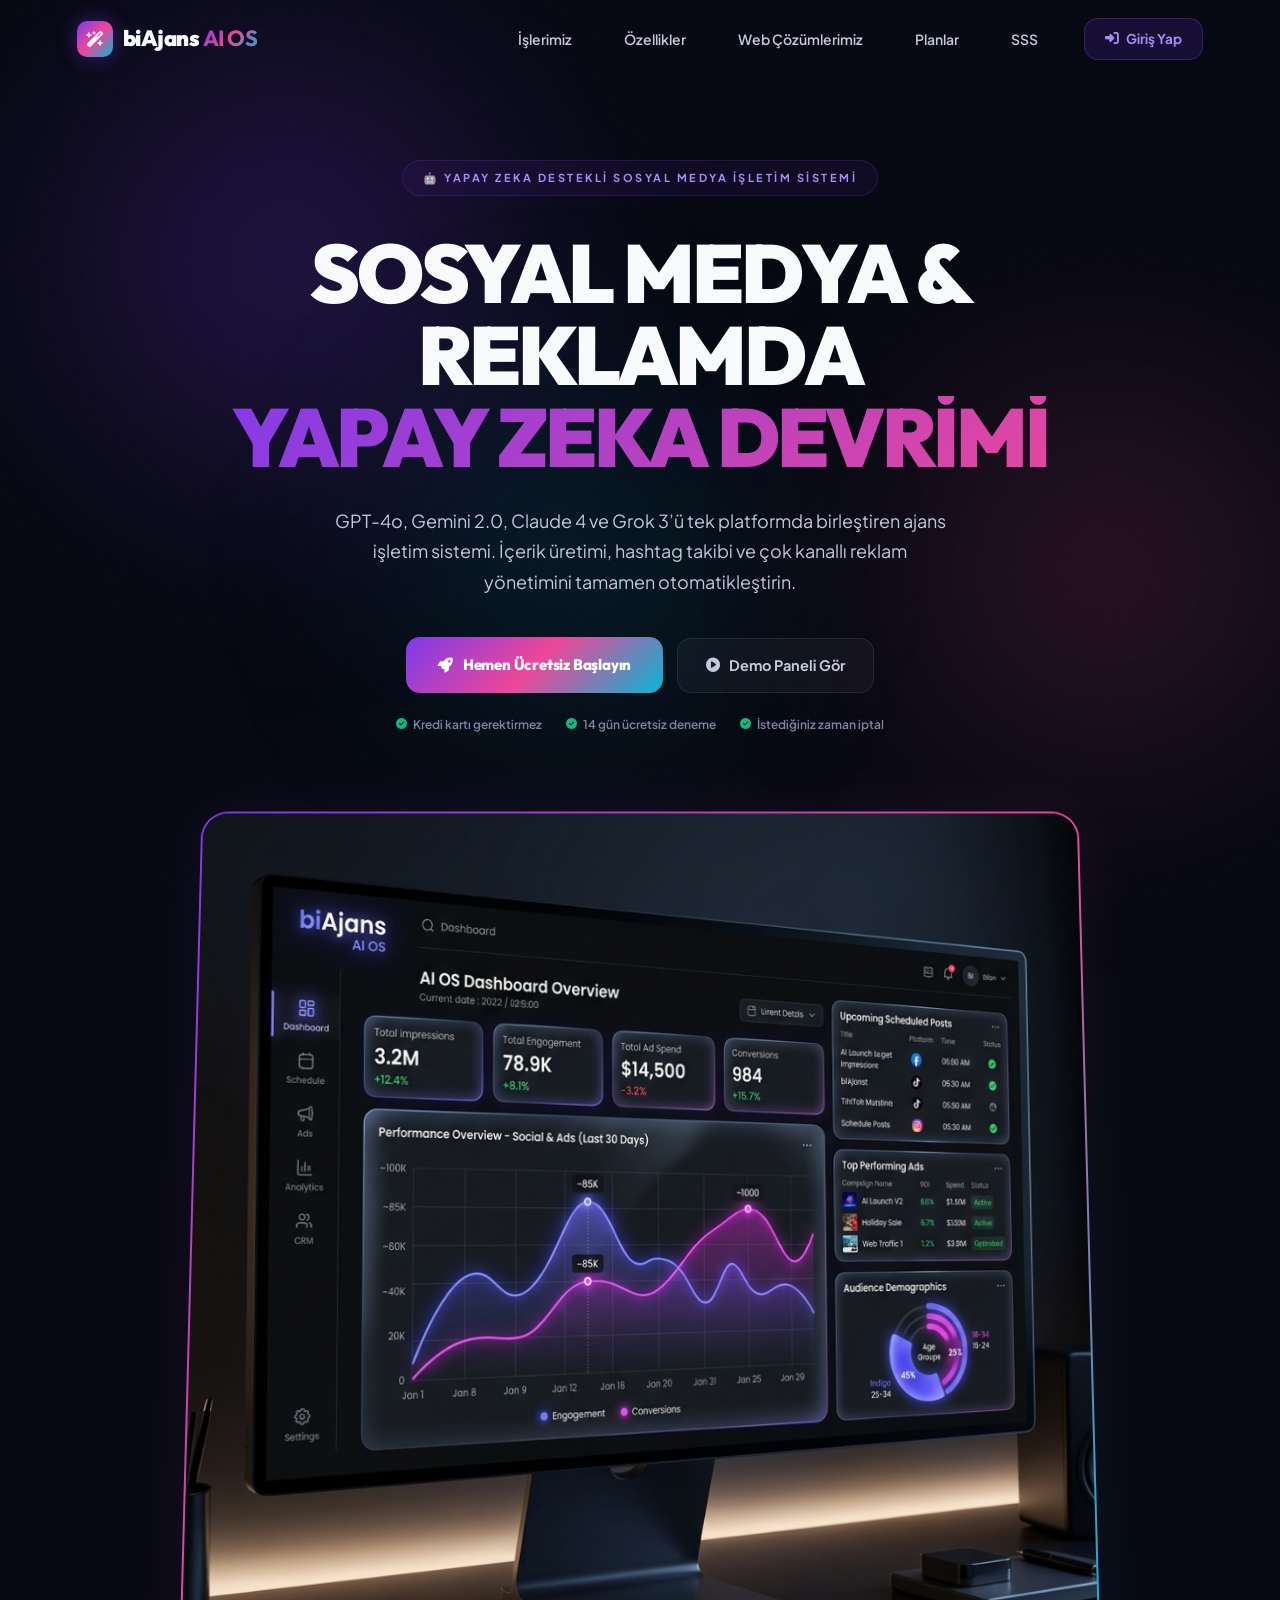
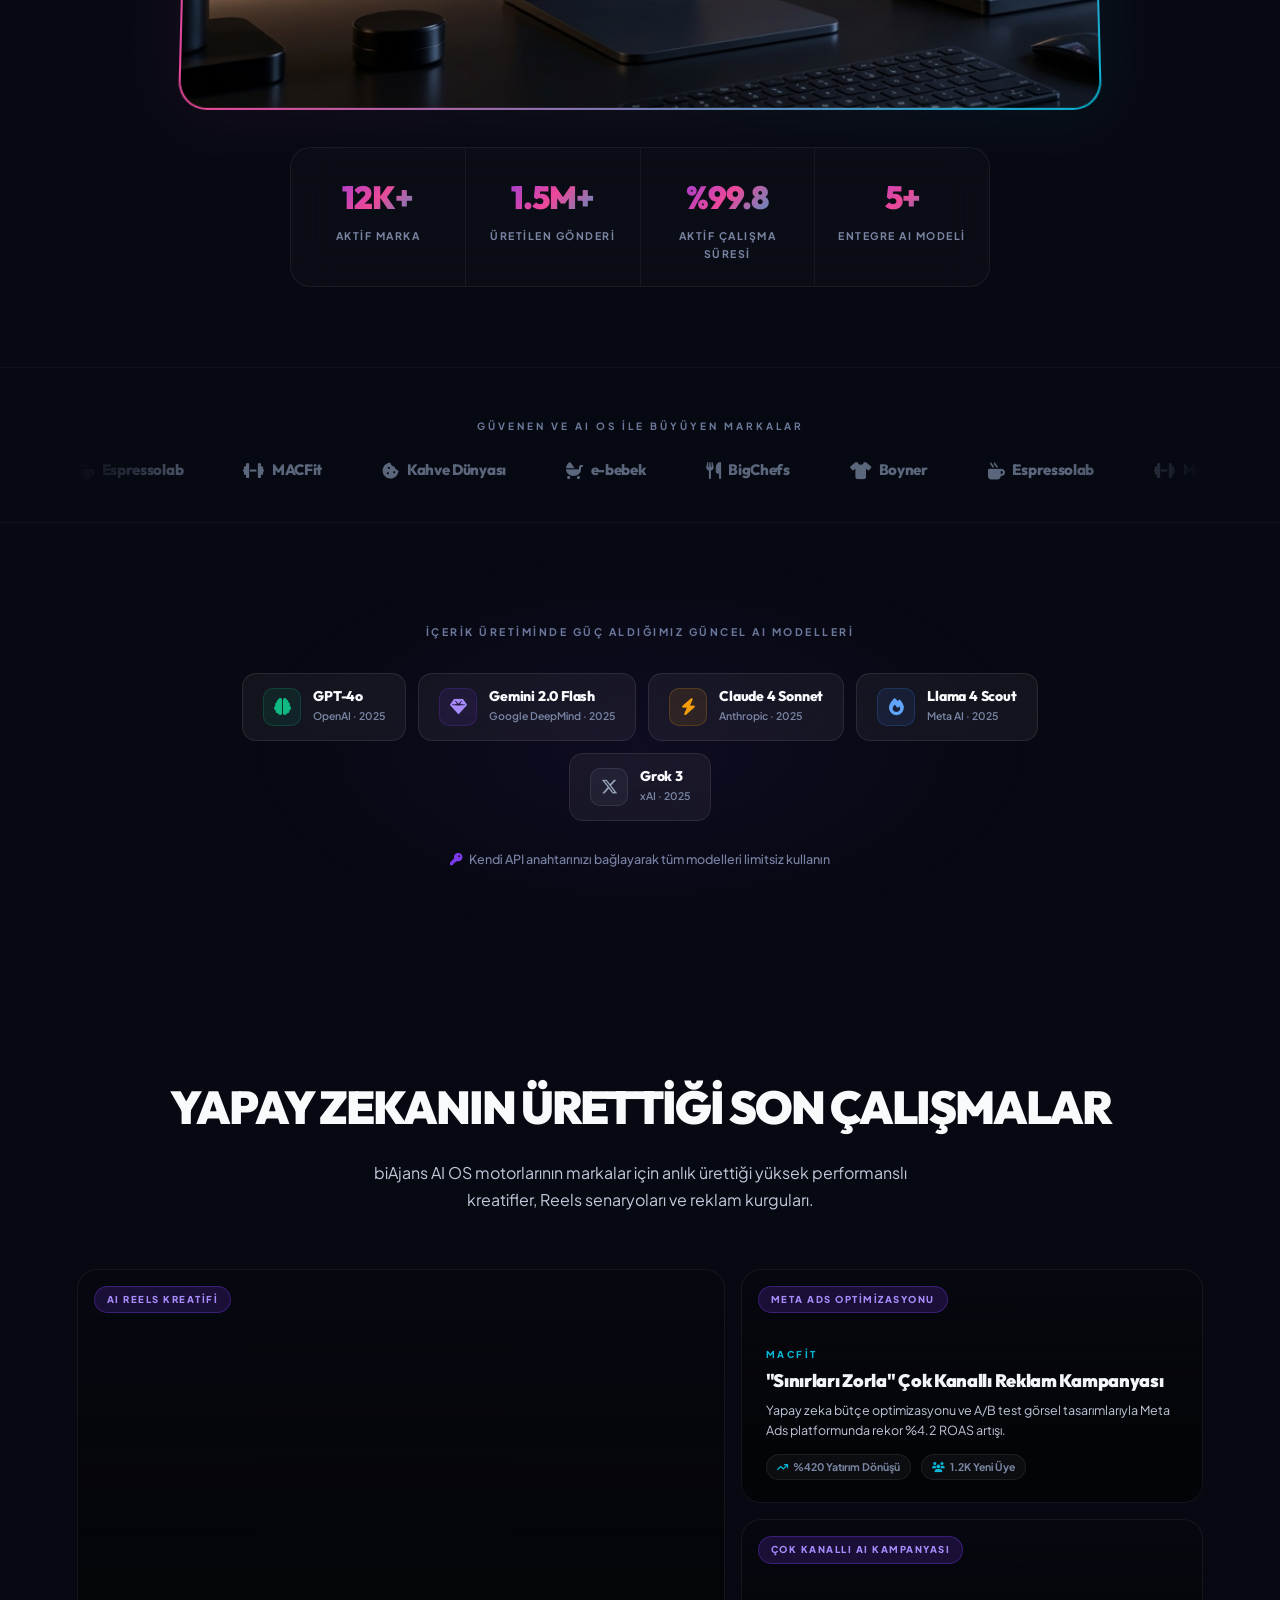
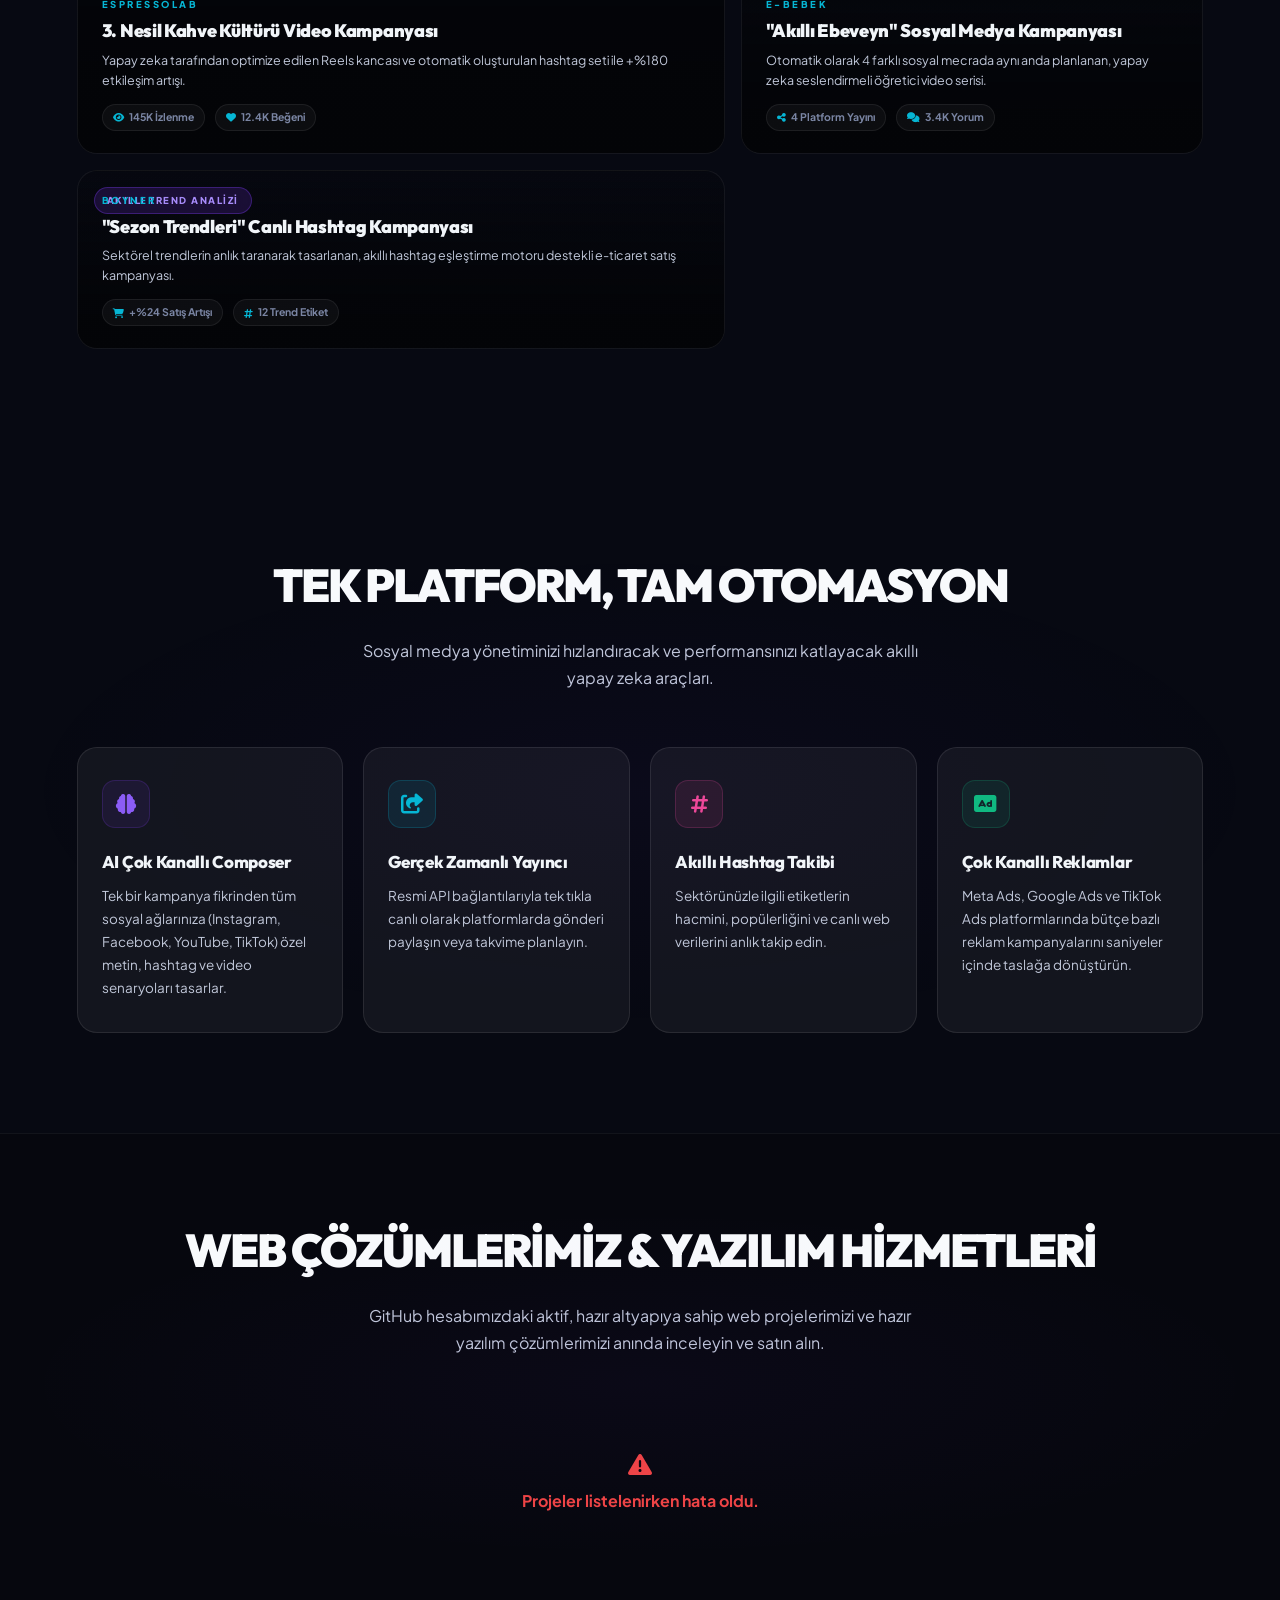
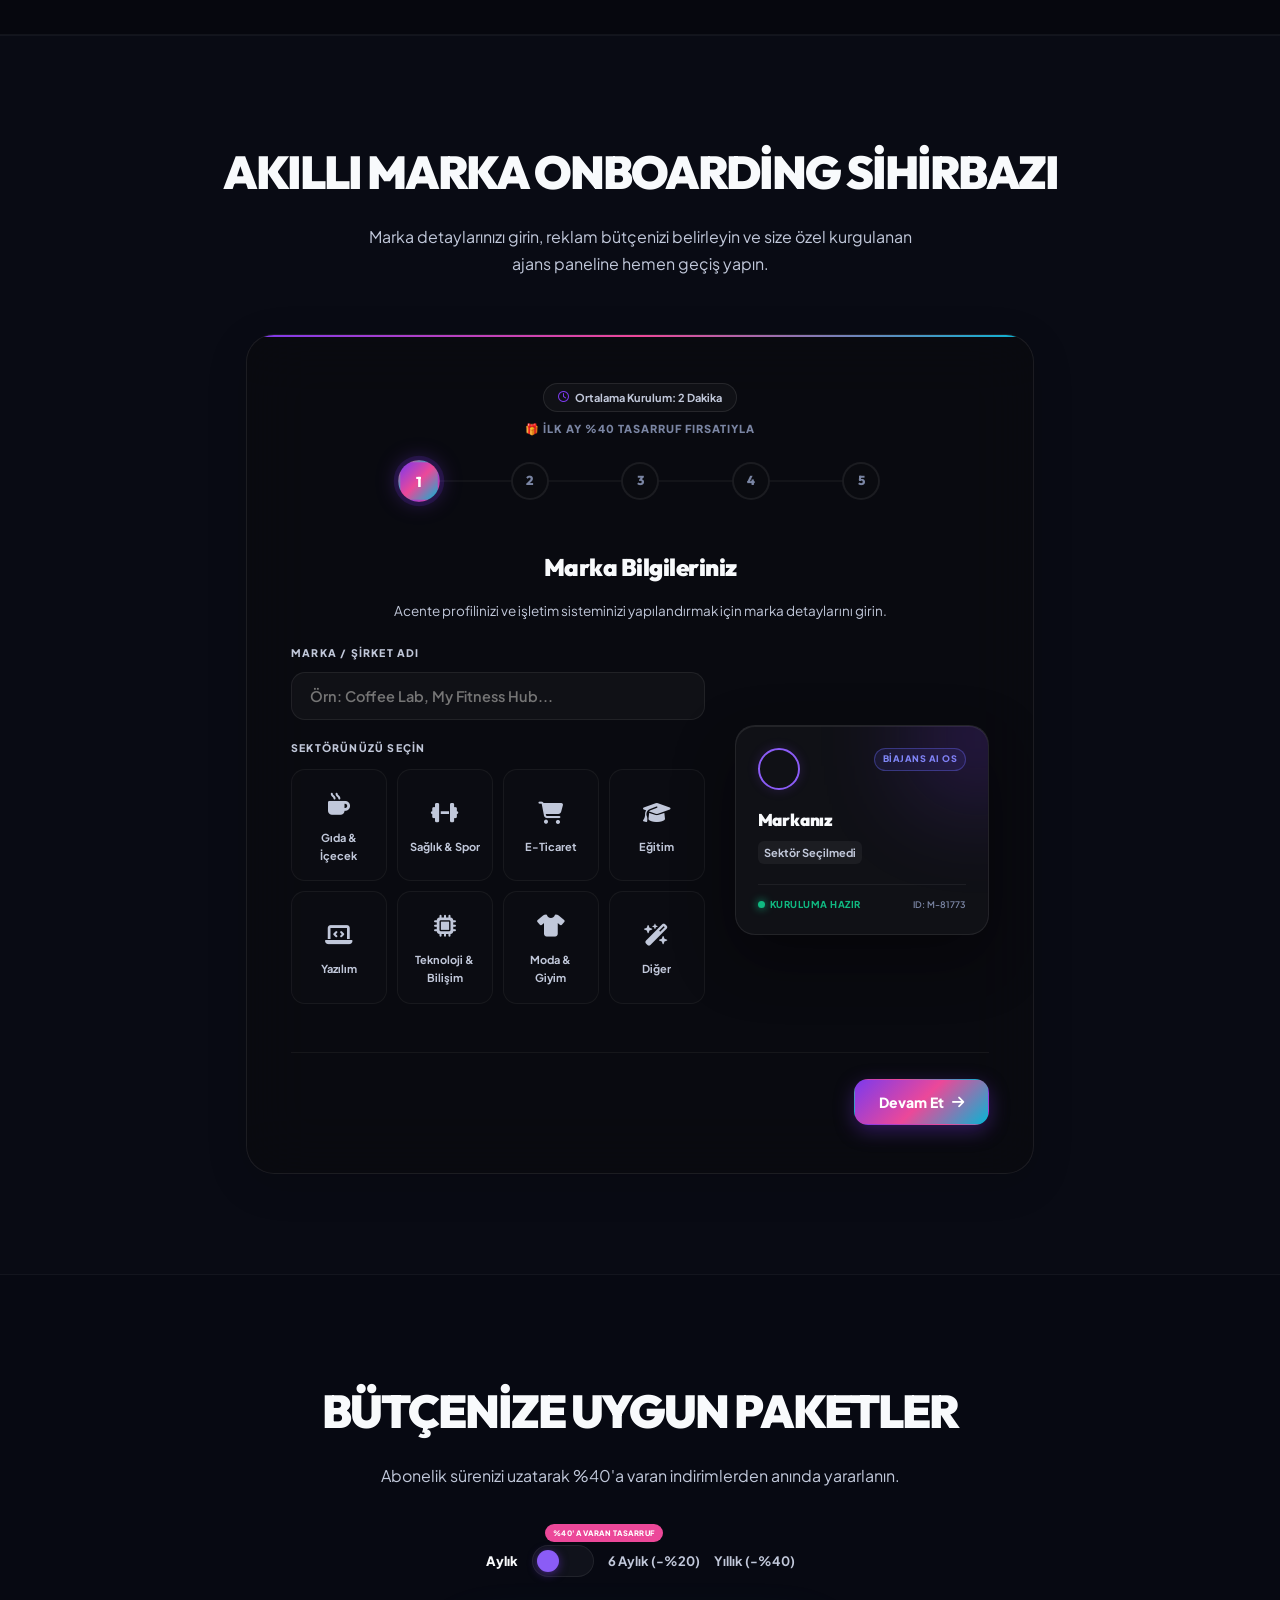
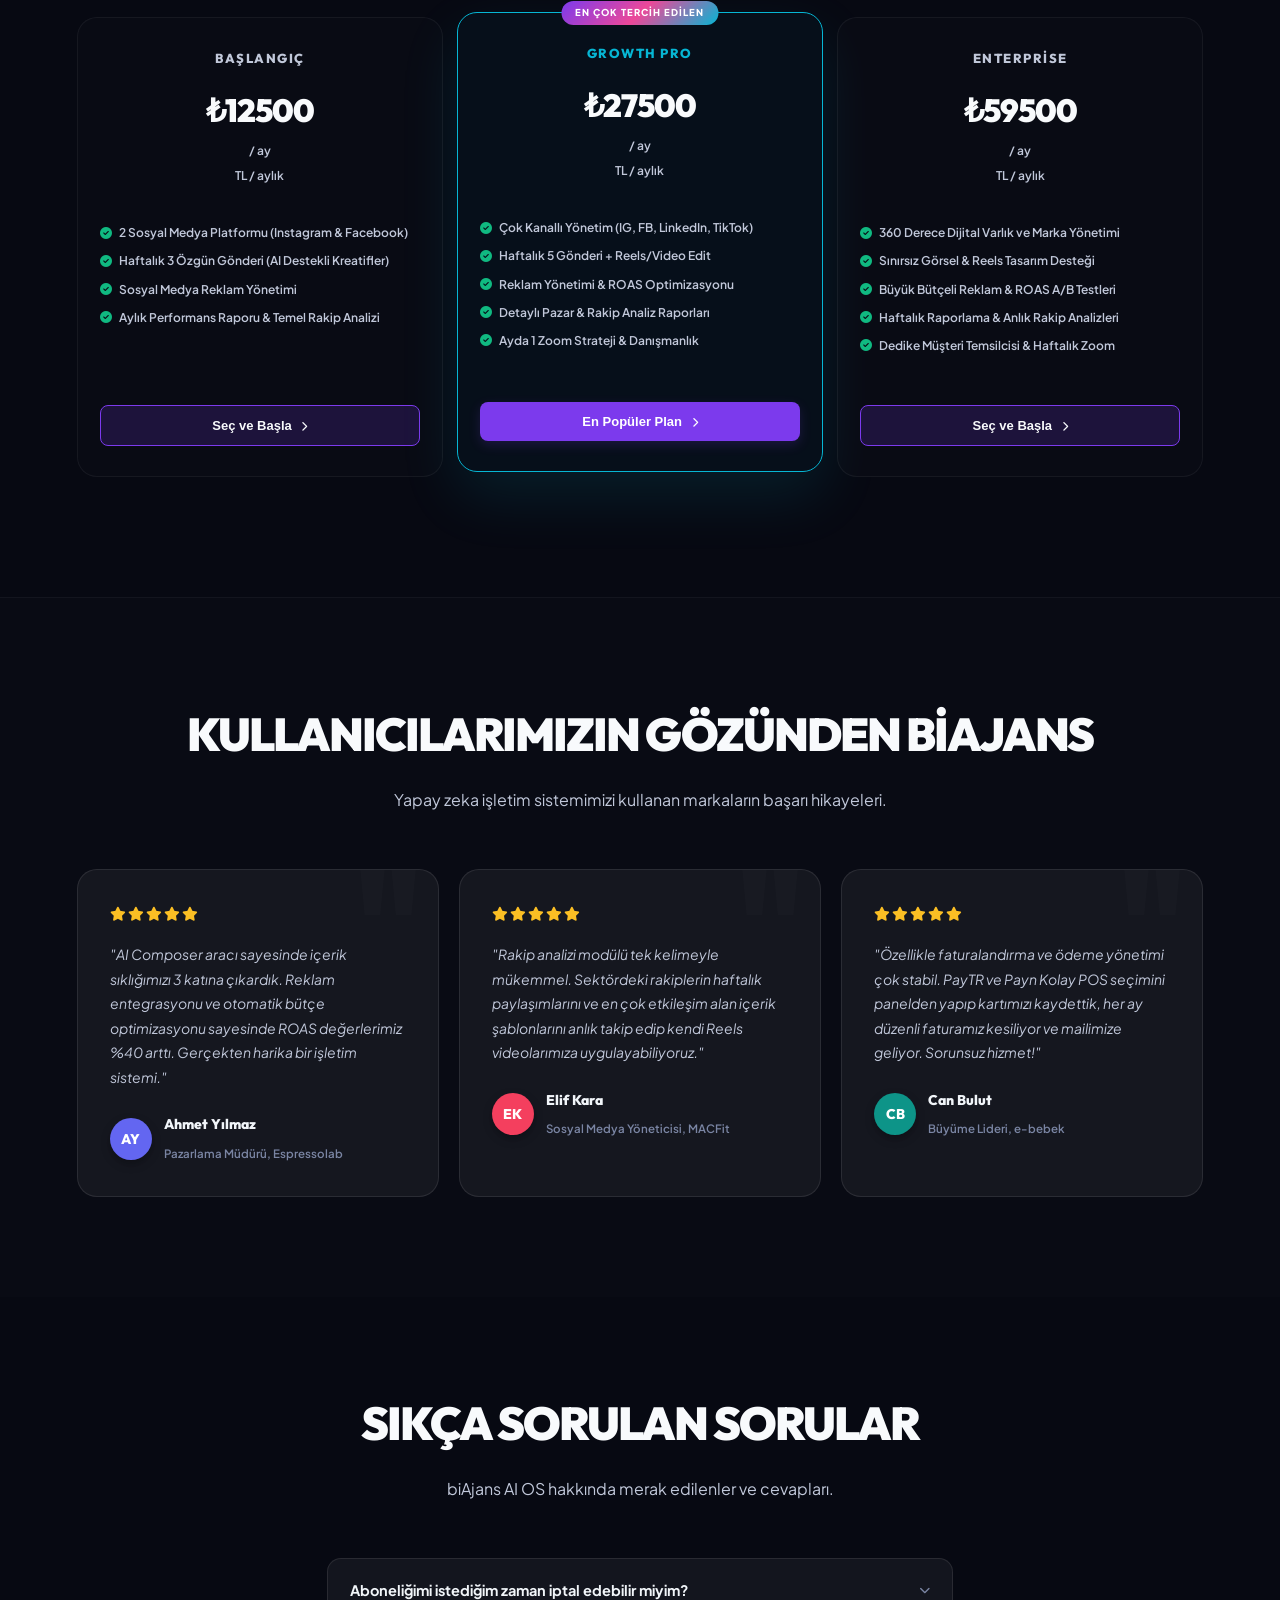
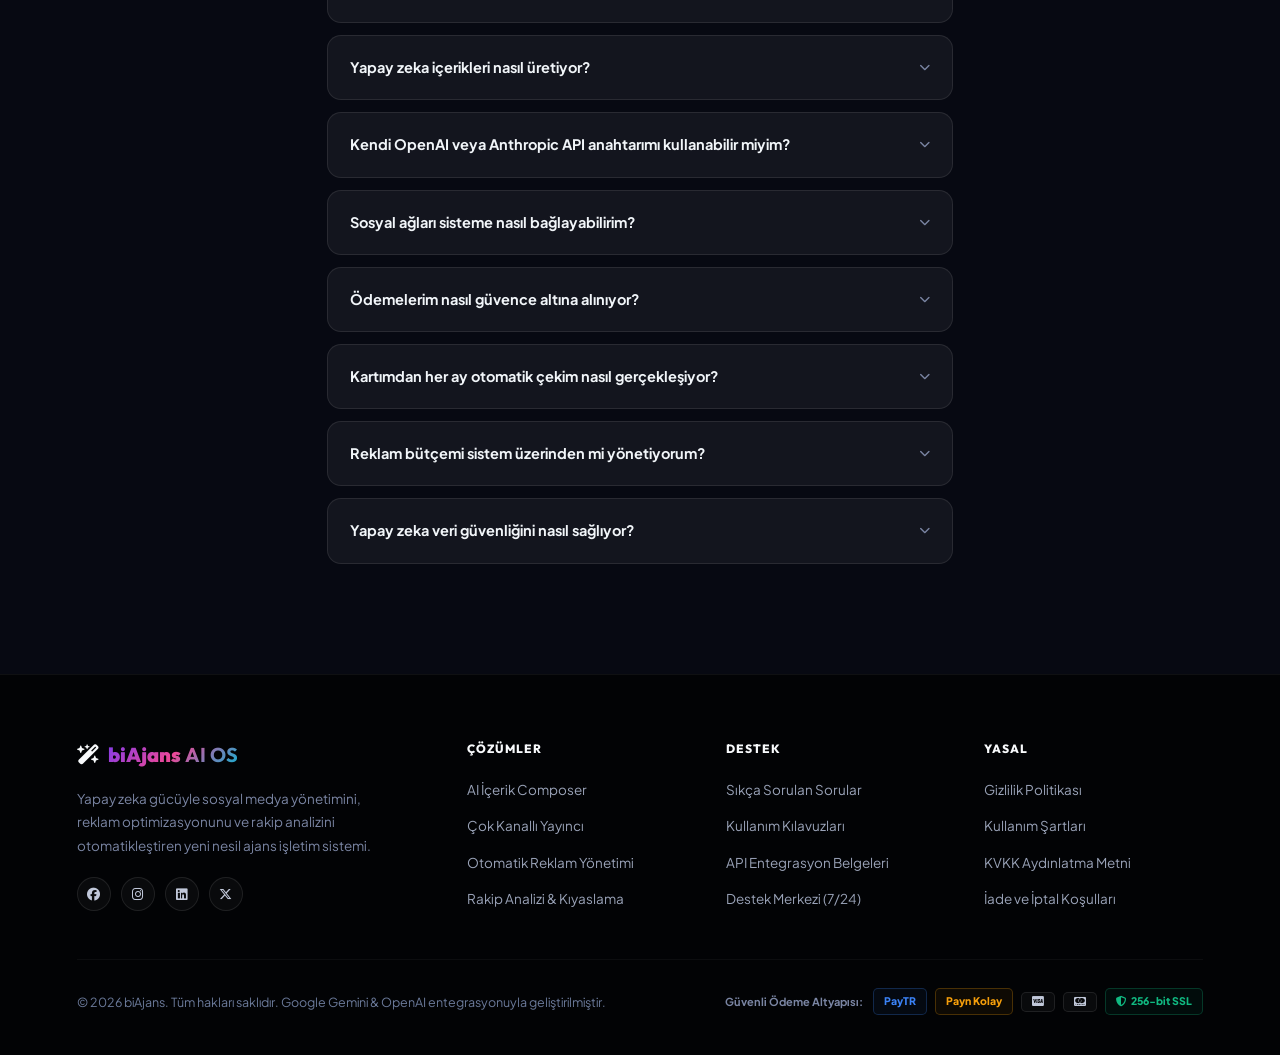
==== commit df7bb44a: "fix: isolate platform connections, migrate legacy database entries, and show connected profile names" ====
--- a/static/index.html
+++ b/static/index.html
@@ -1107,7 +1107,7 @@
     </footer>
 
     <!-- Script Files -->
-    <script src="funnel.js?v=20260724-v2"></script>
+    <script src="funnel.js?v=20260726-v1"></script>
 
     <!-- Scroll Reveal & Micro Interactions -->
     <script>
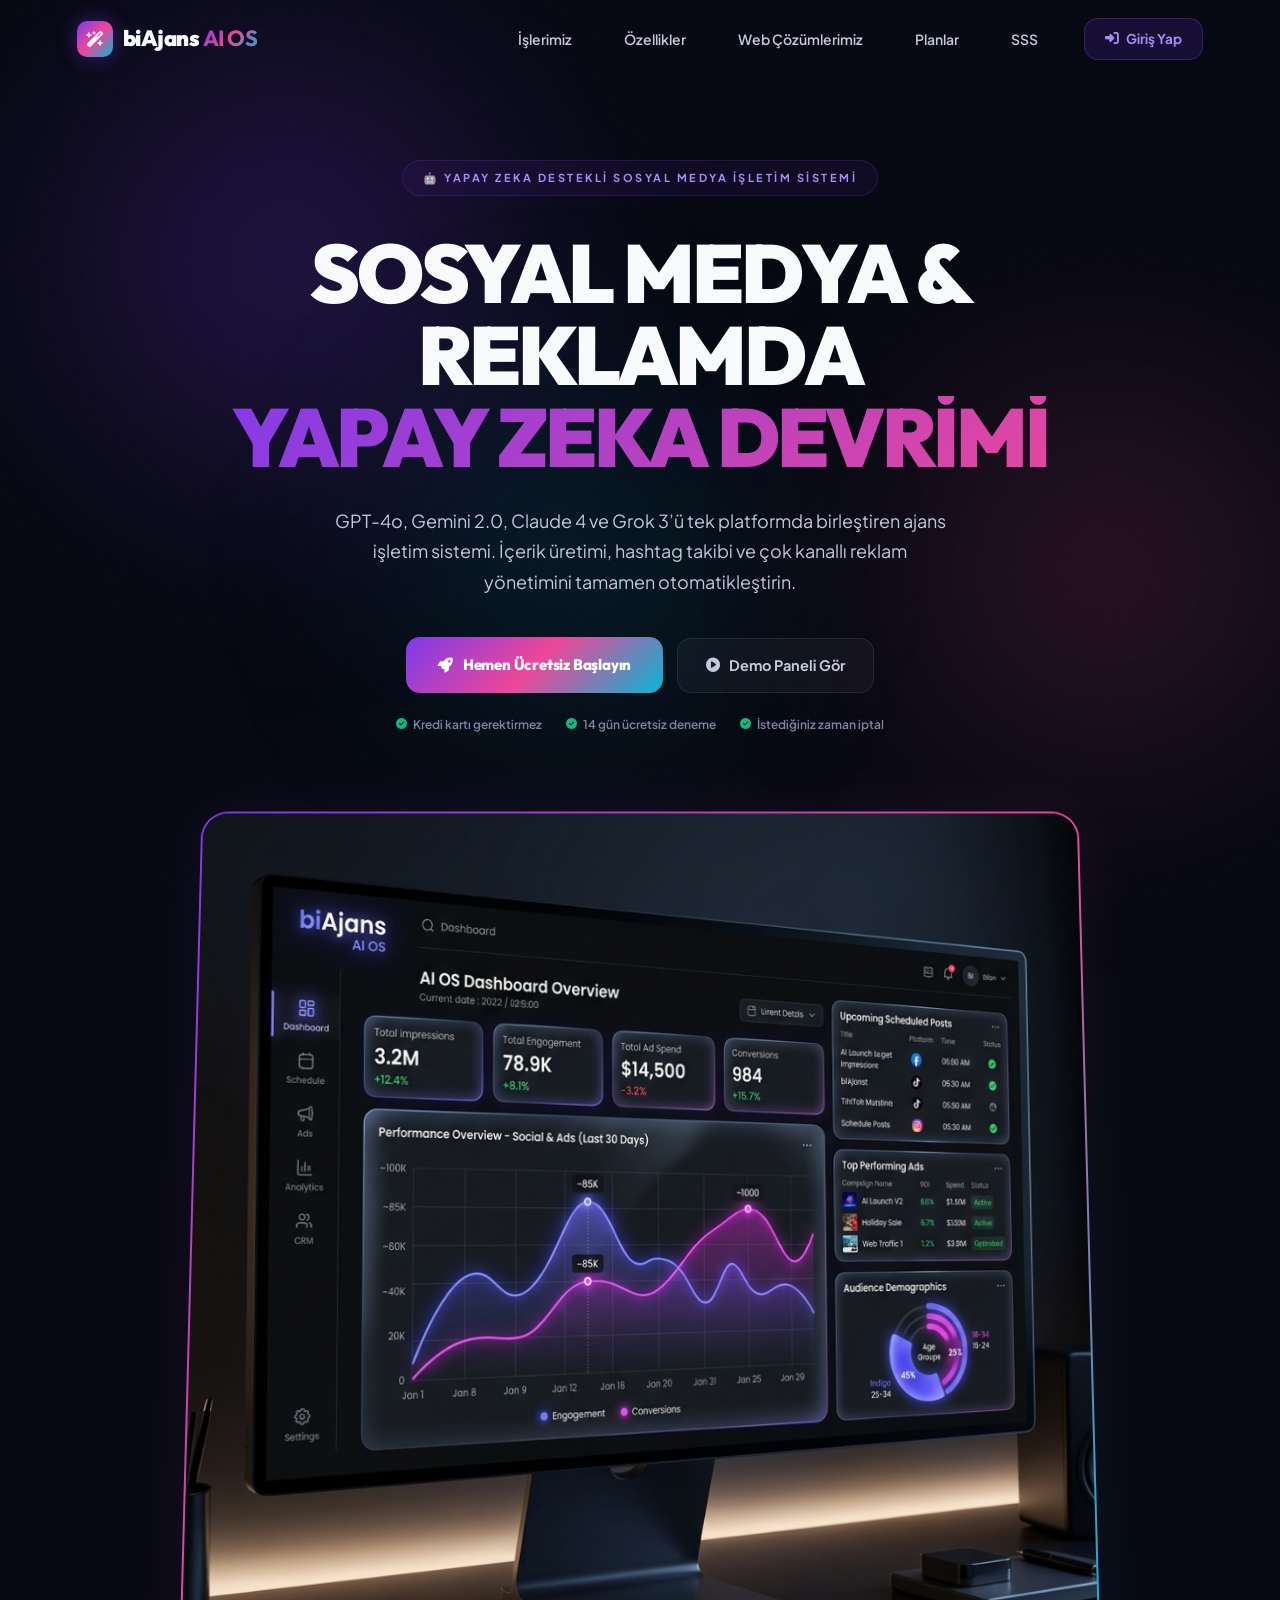
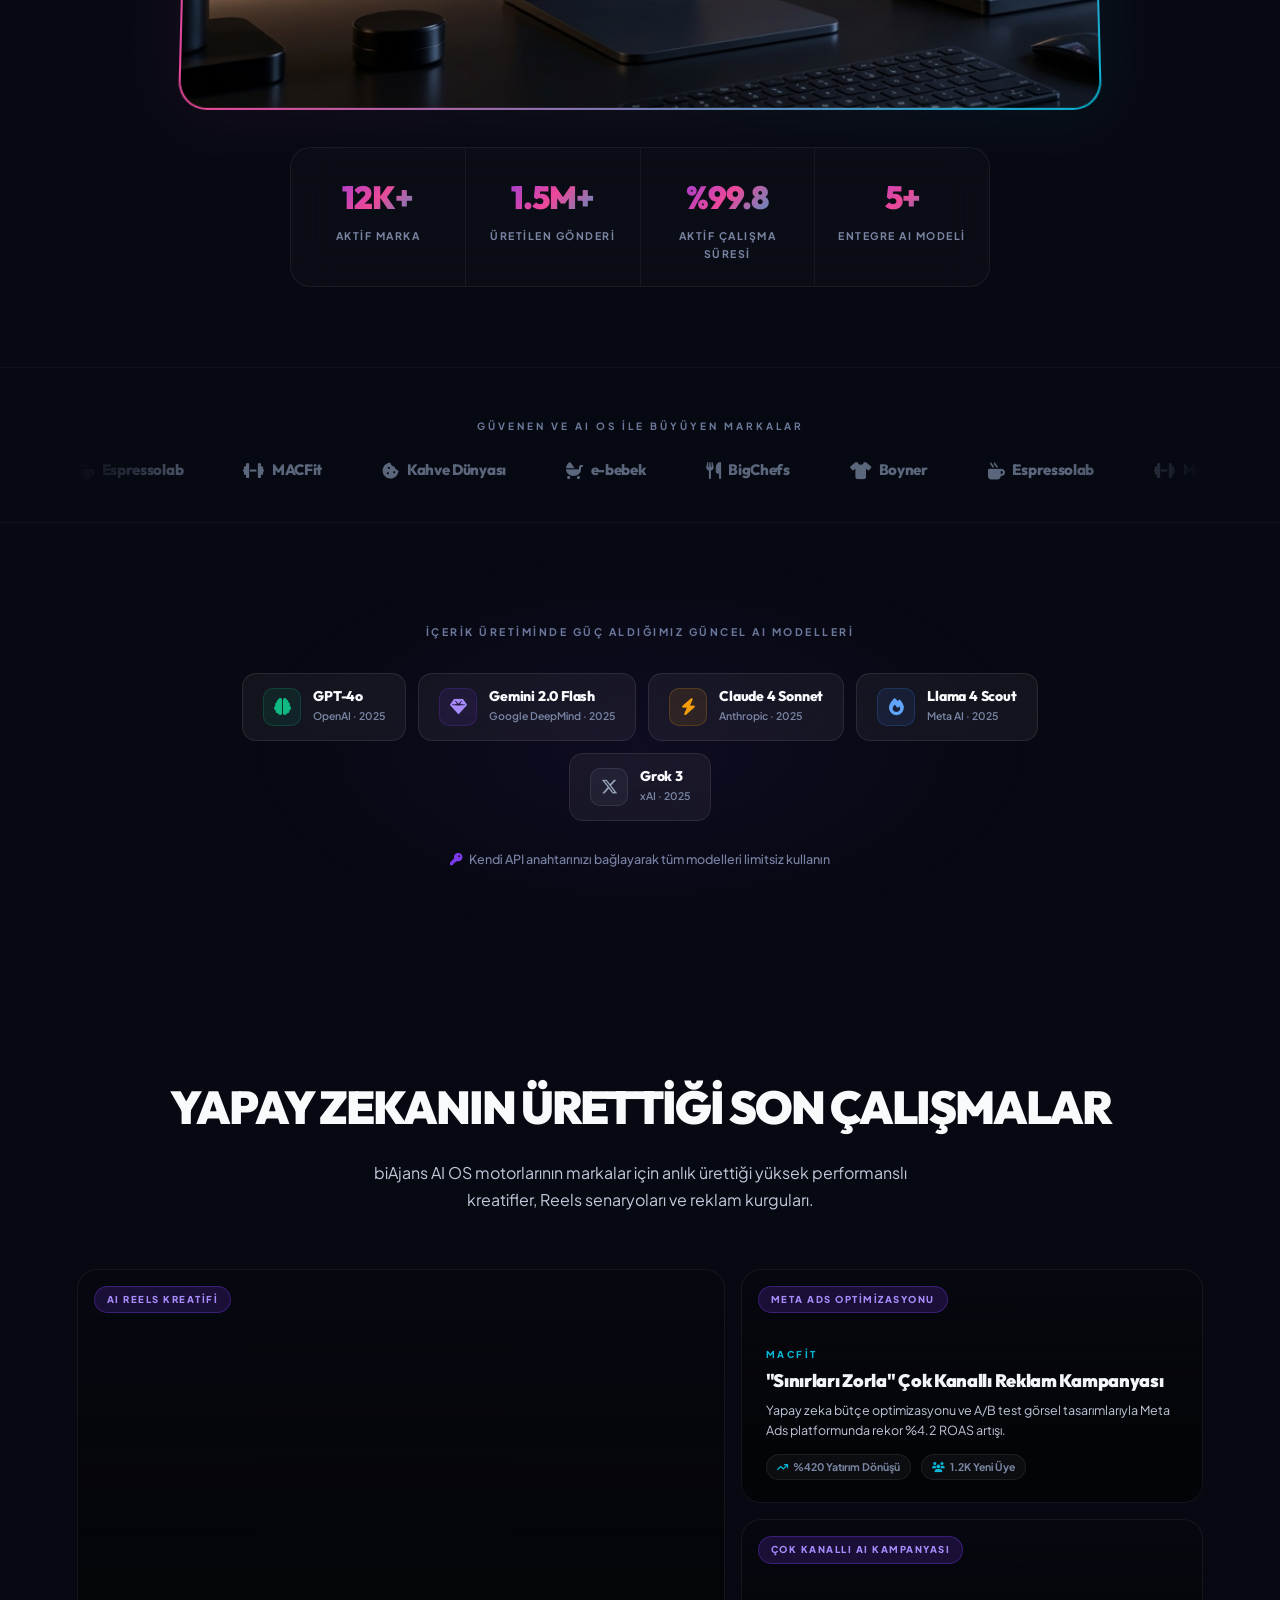
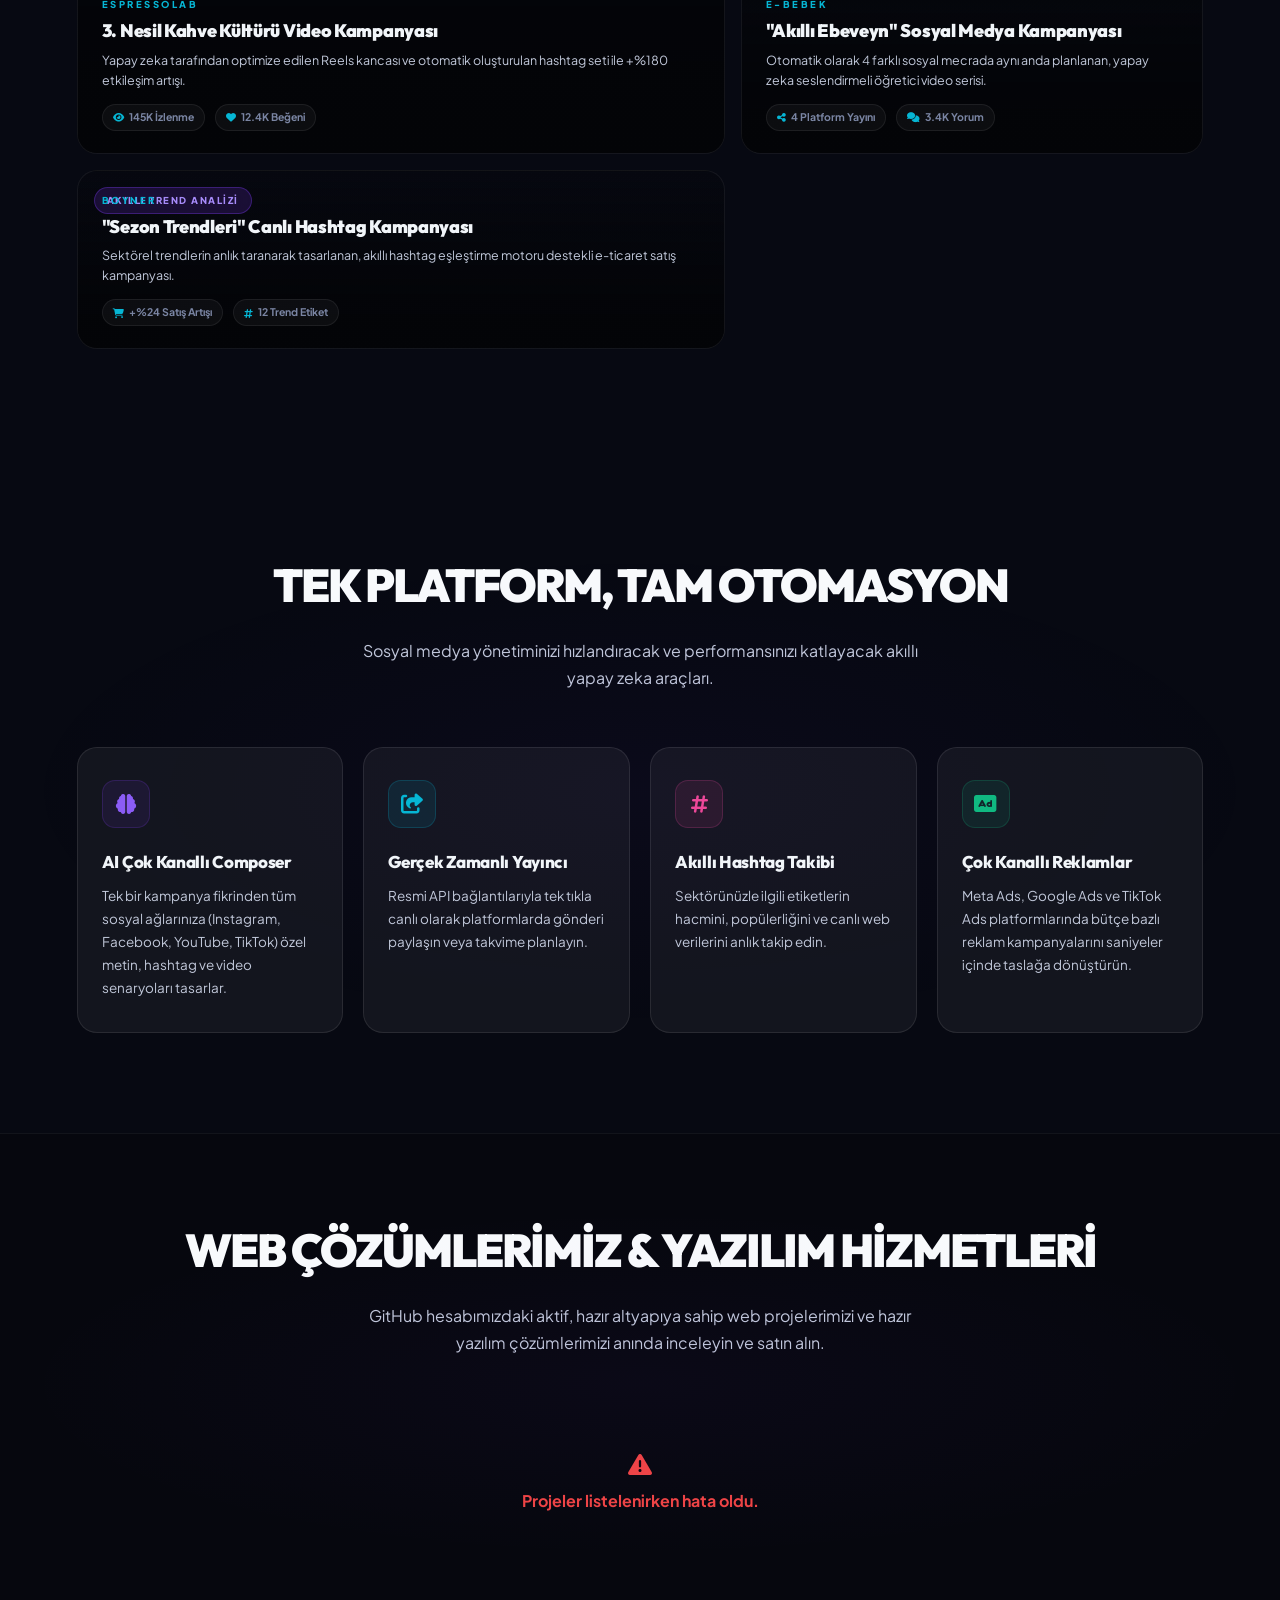
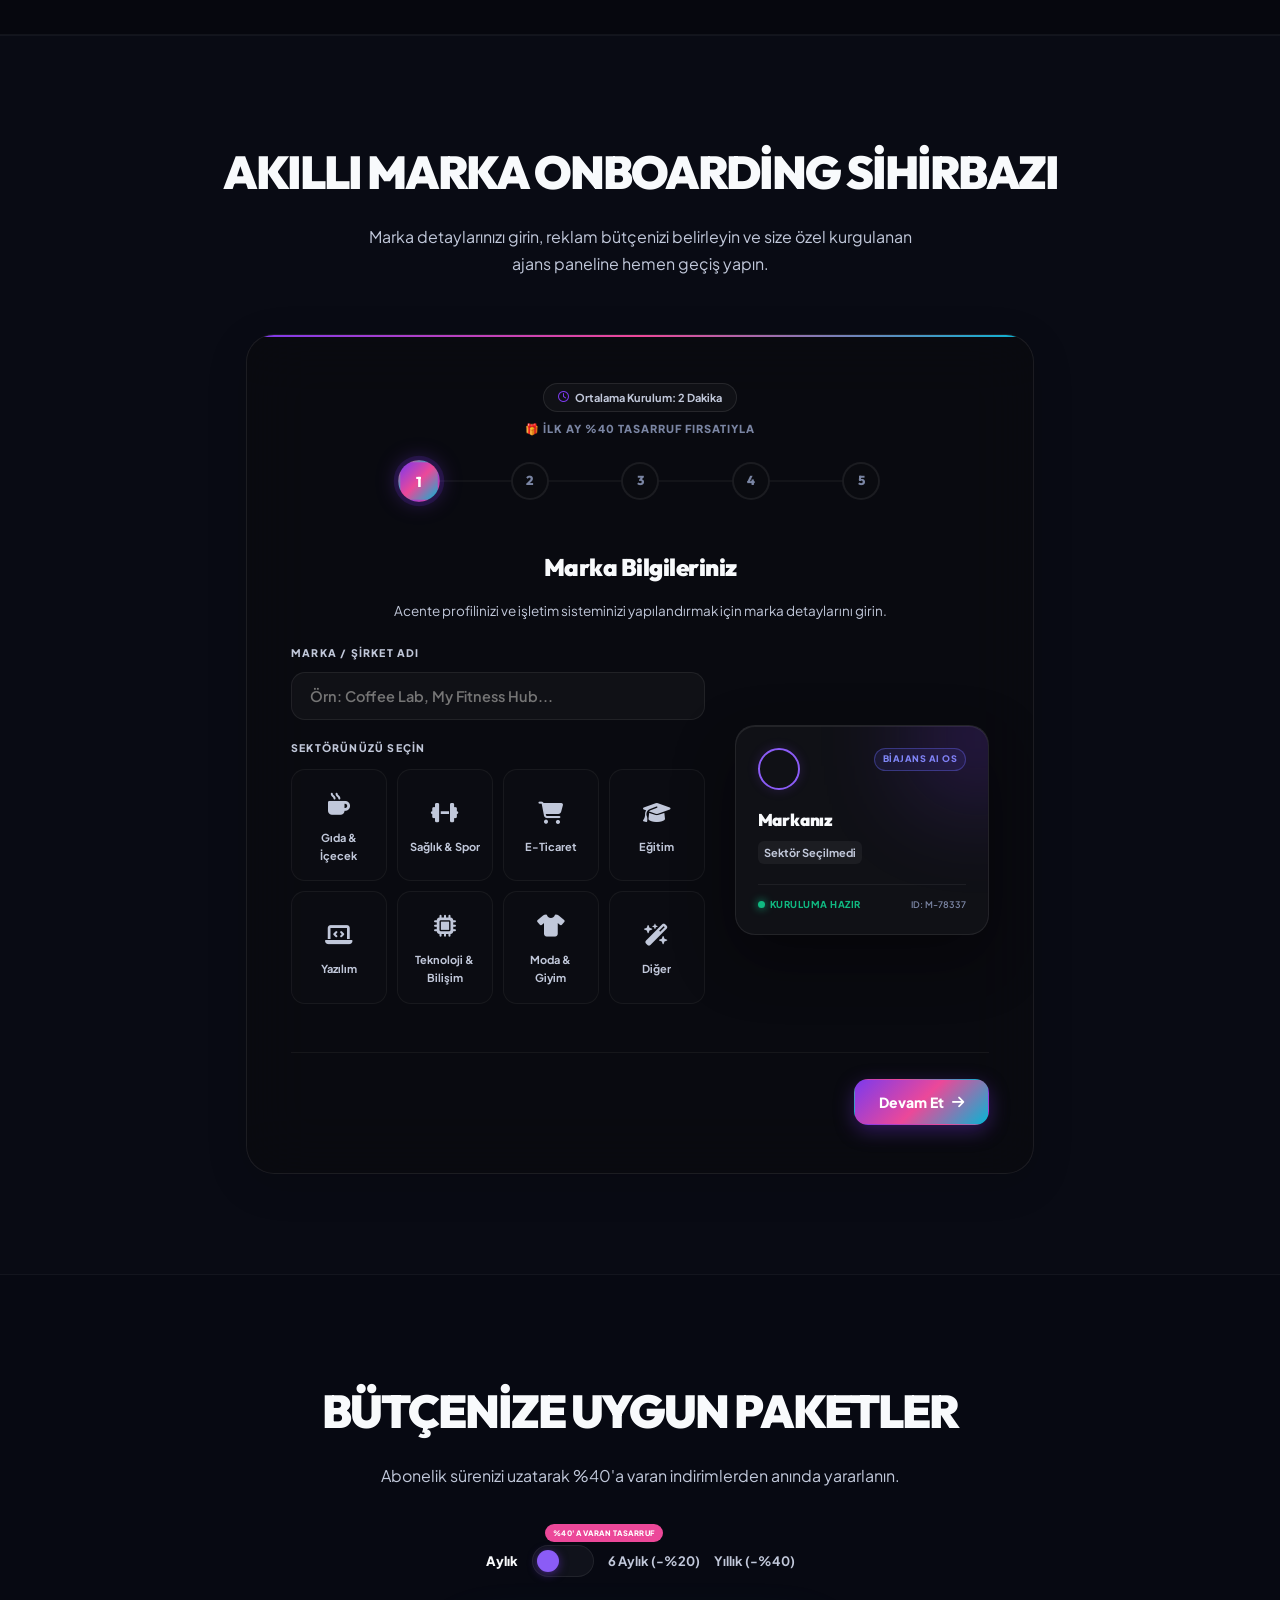
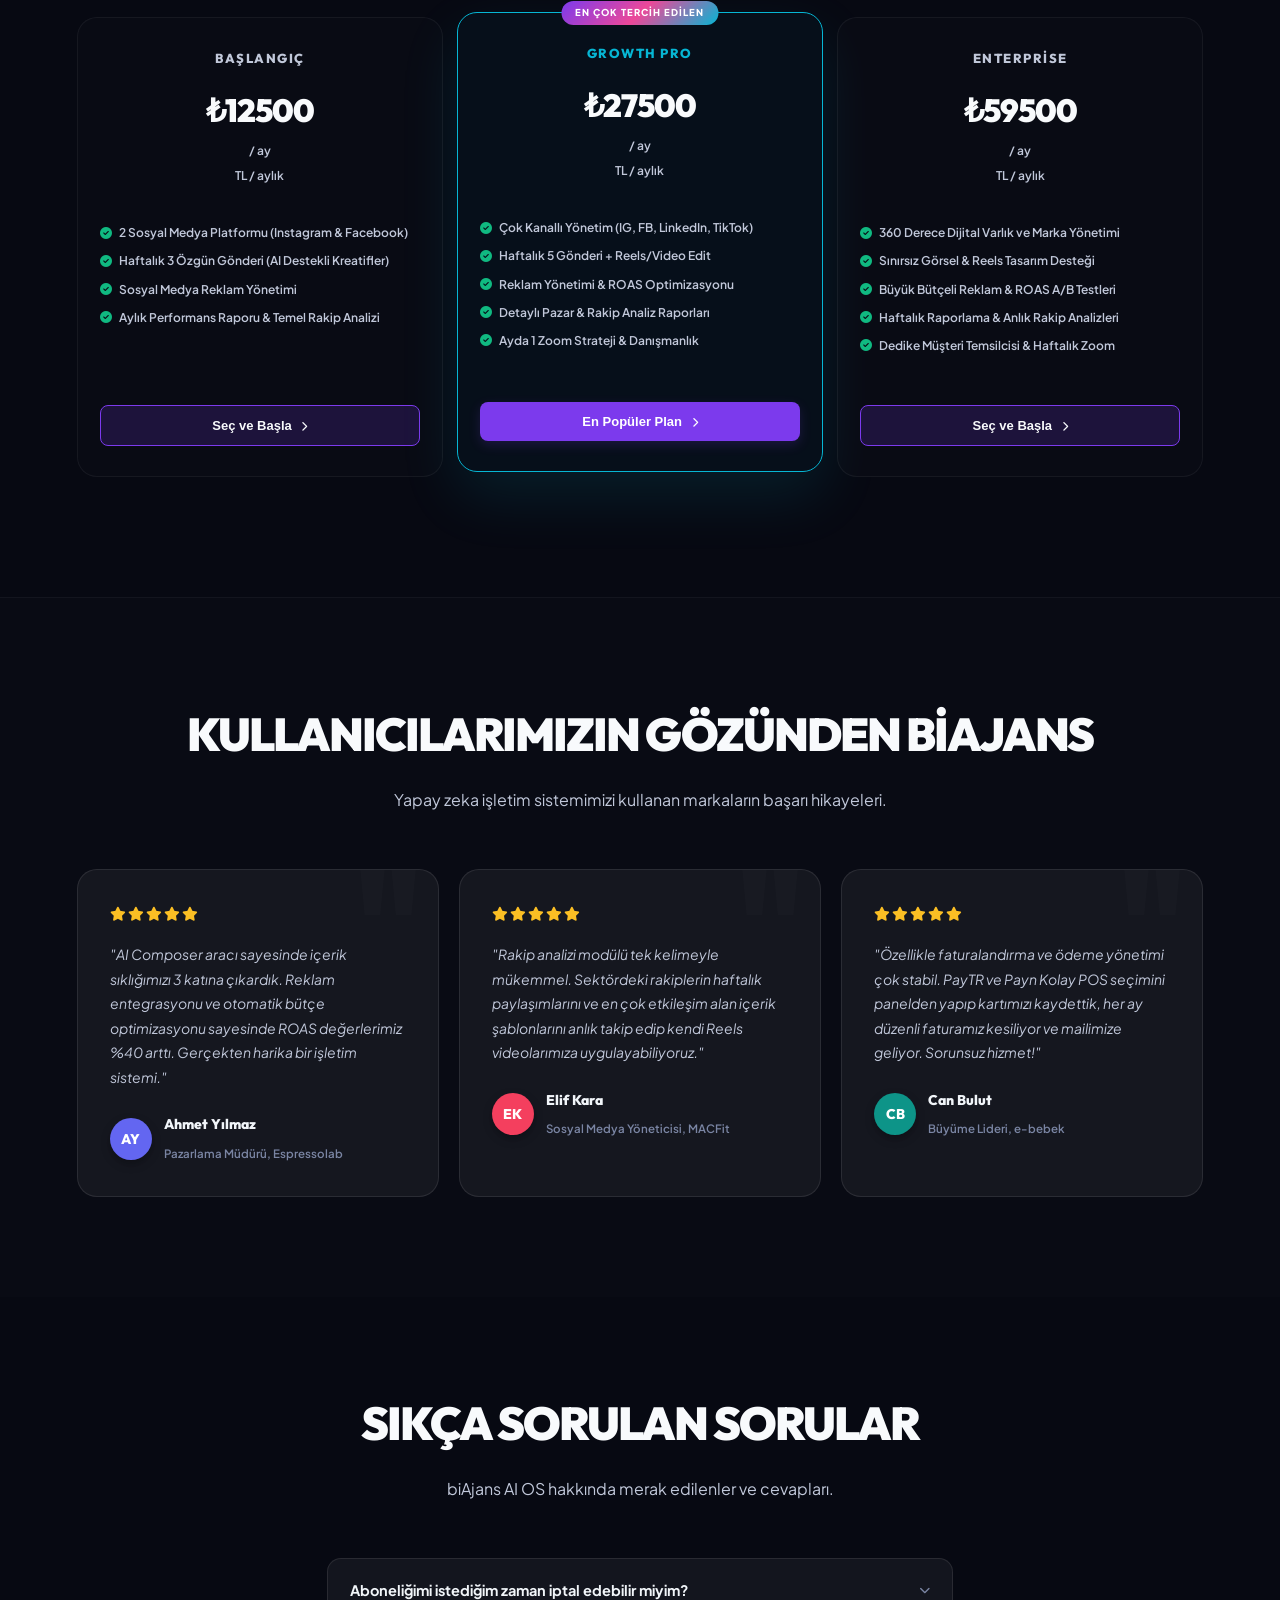
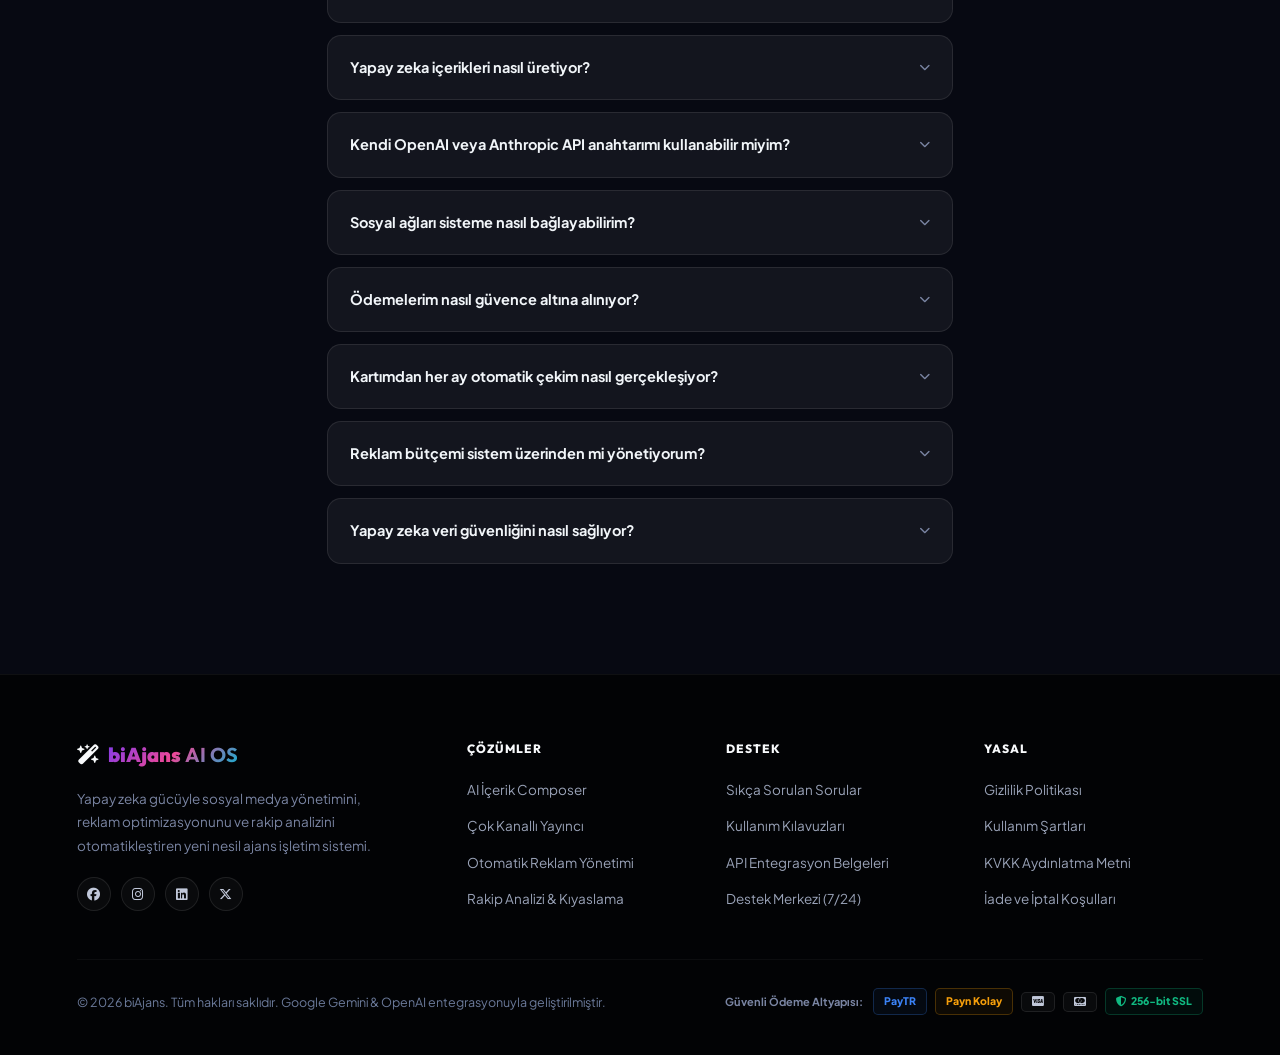
==== commit c000ea98: "fix: dynamically update dashboard metrics and follower counts based on connected profile status" ====
--- a/static/index.html
+++ b/static/index.html
@@ -1107,7 +1107,7 @@
     </footer>
 
     <!-- Script Files -->
-    <script src="funnel.js?v=20260726-v1"></script>
+    <script src="funnel.js?v=20260726-v2"></script>
 
     <!-- Scroll Reveal & Micro Interactions -->
     <script>
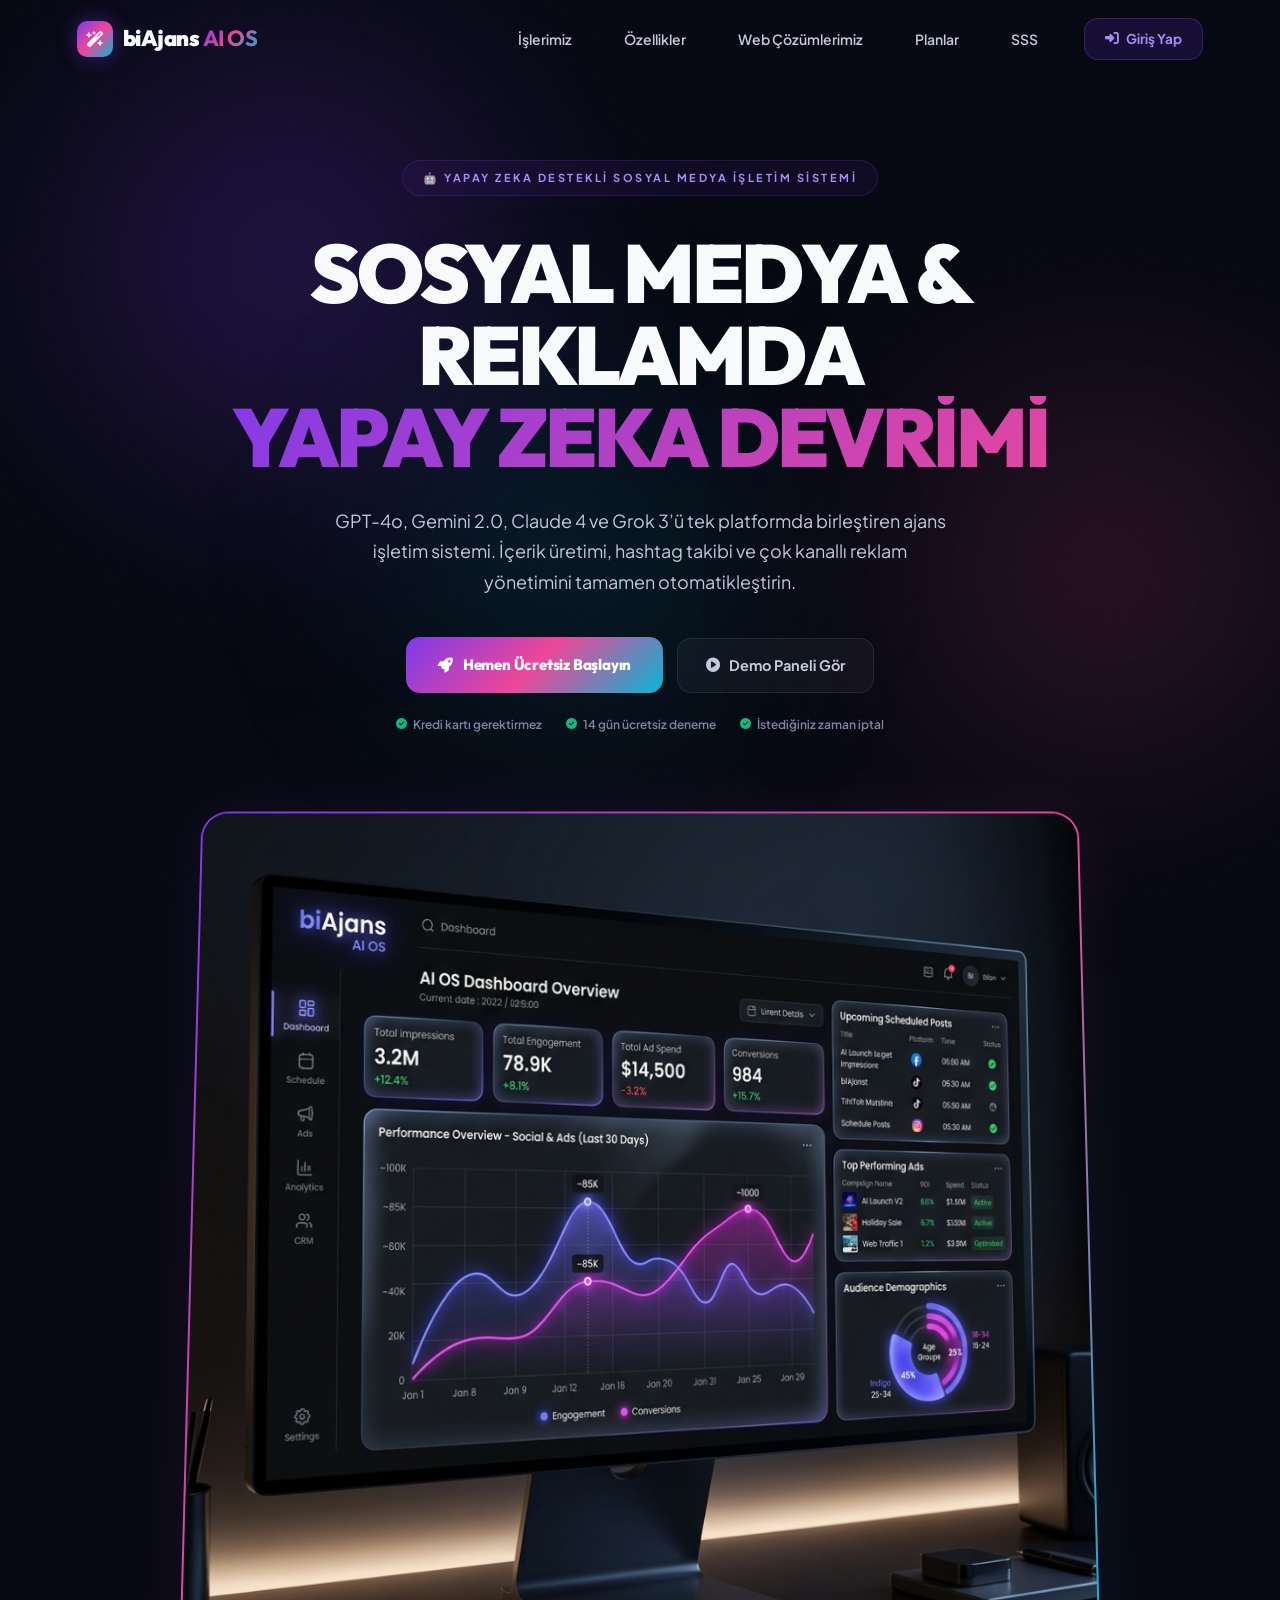
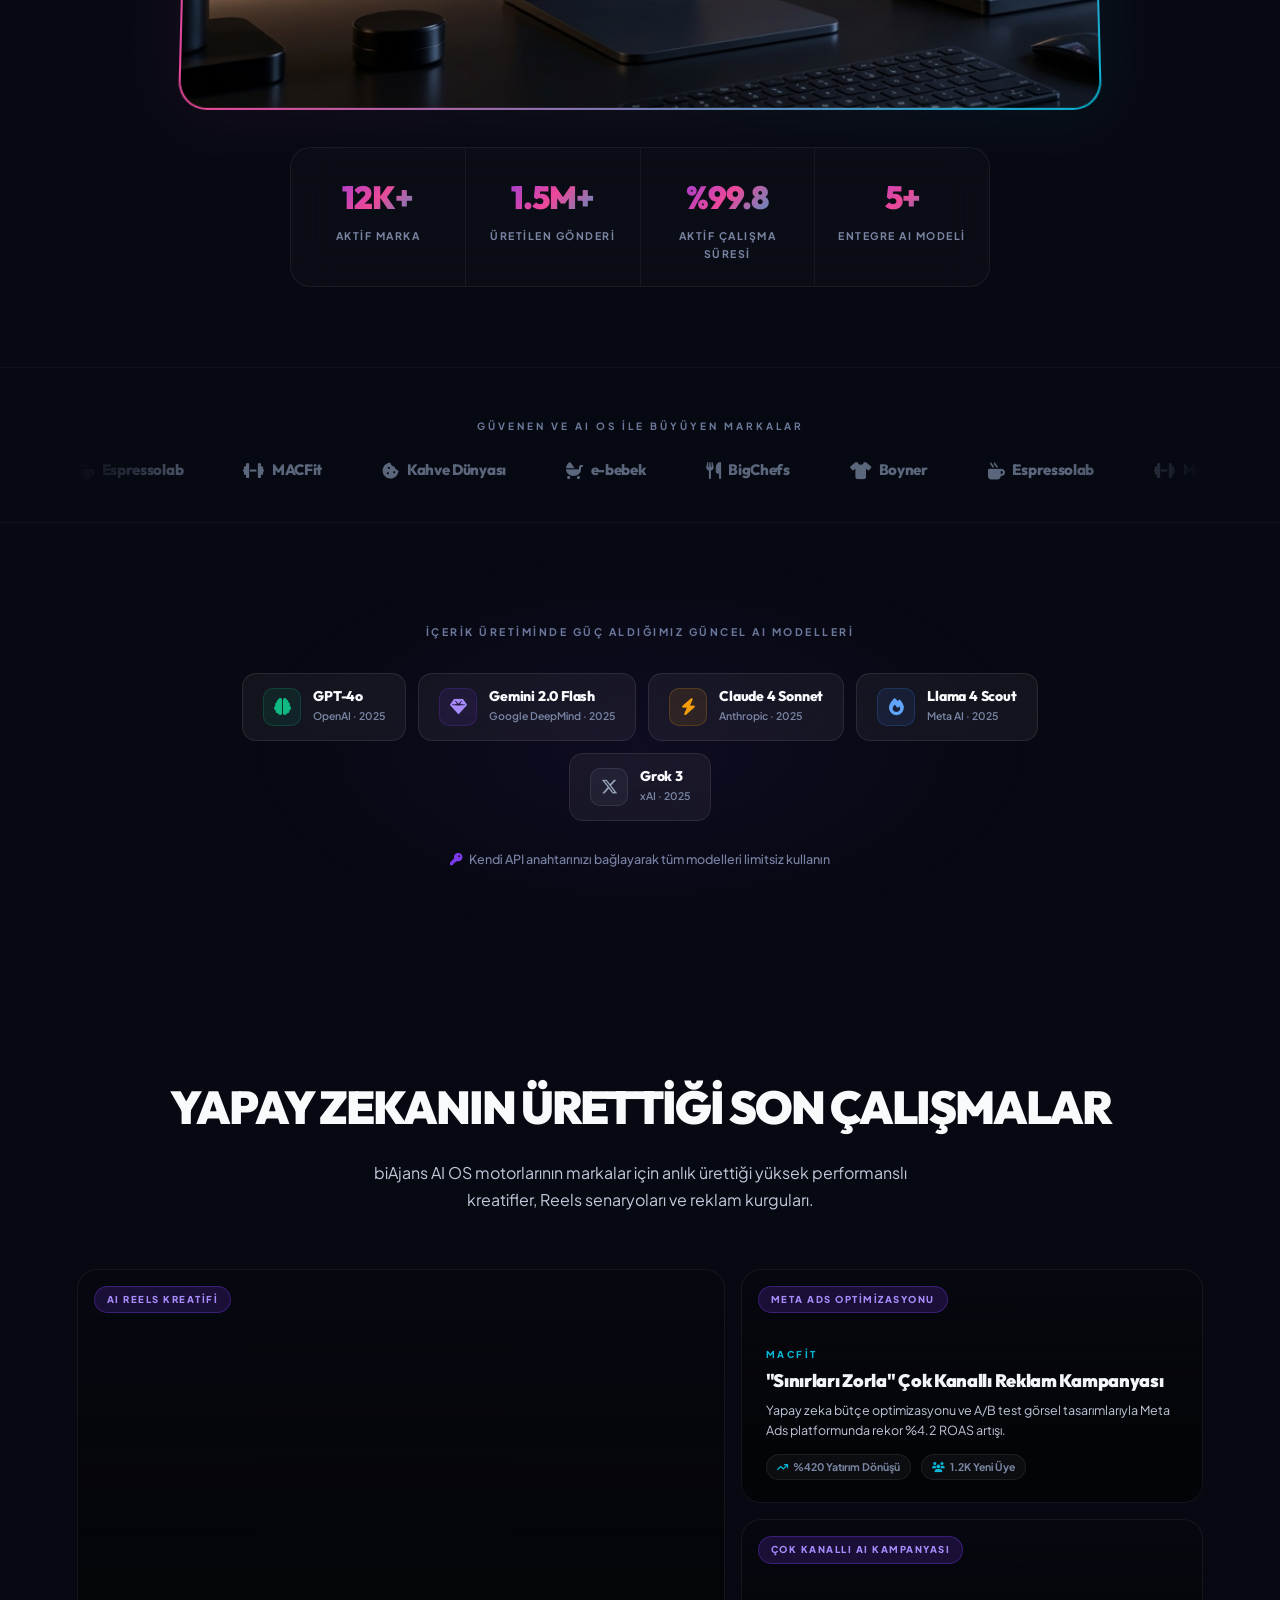
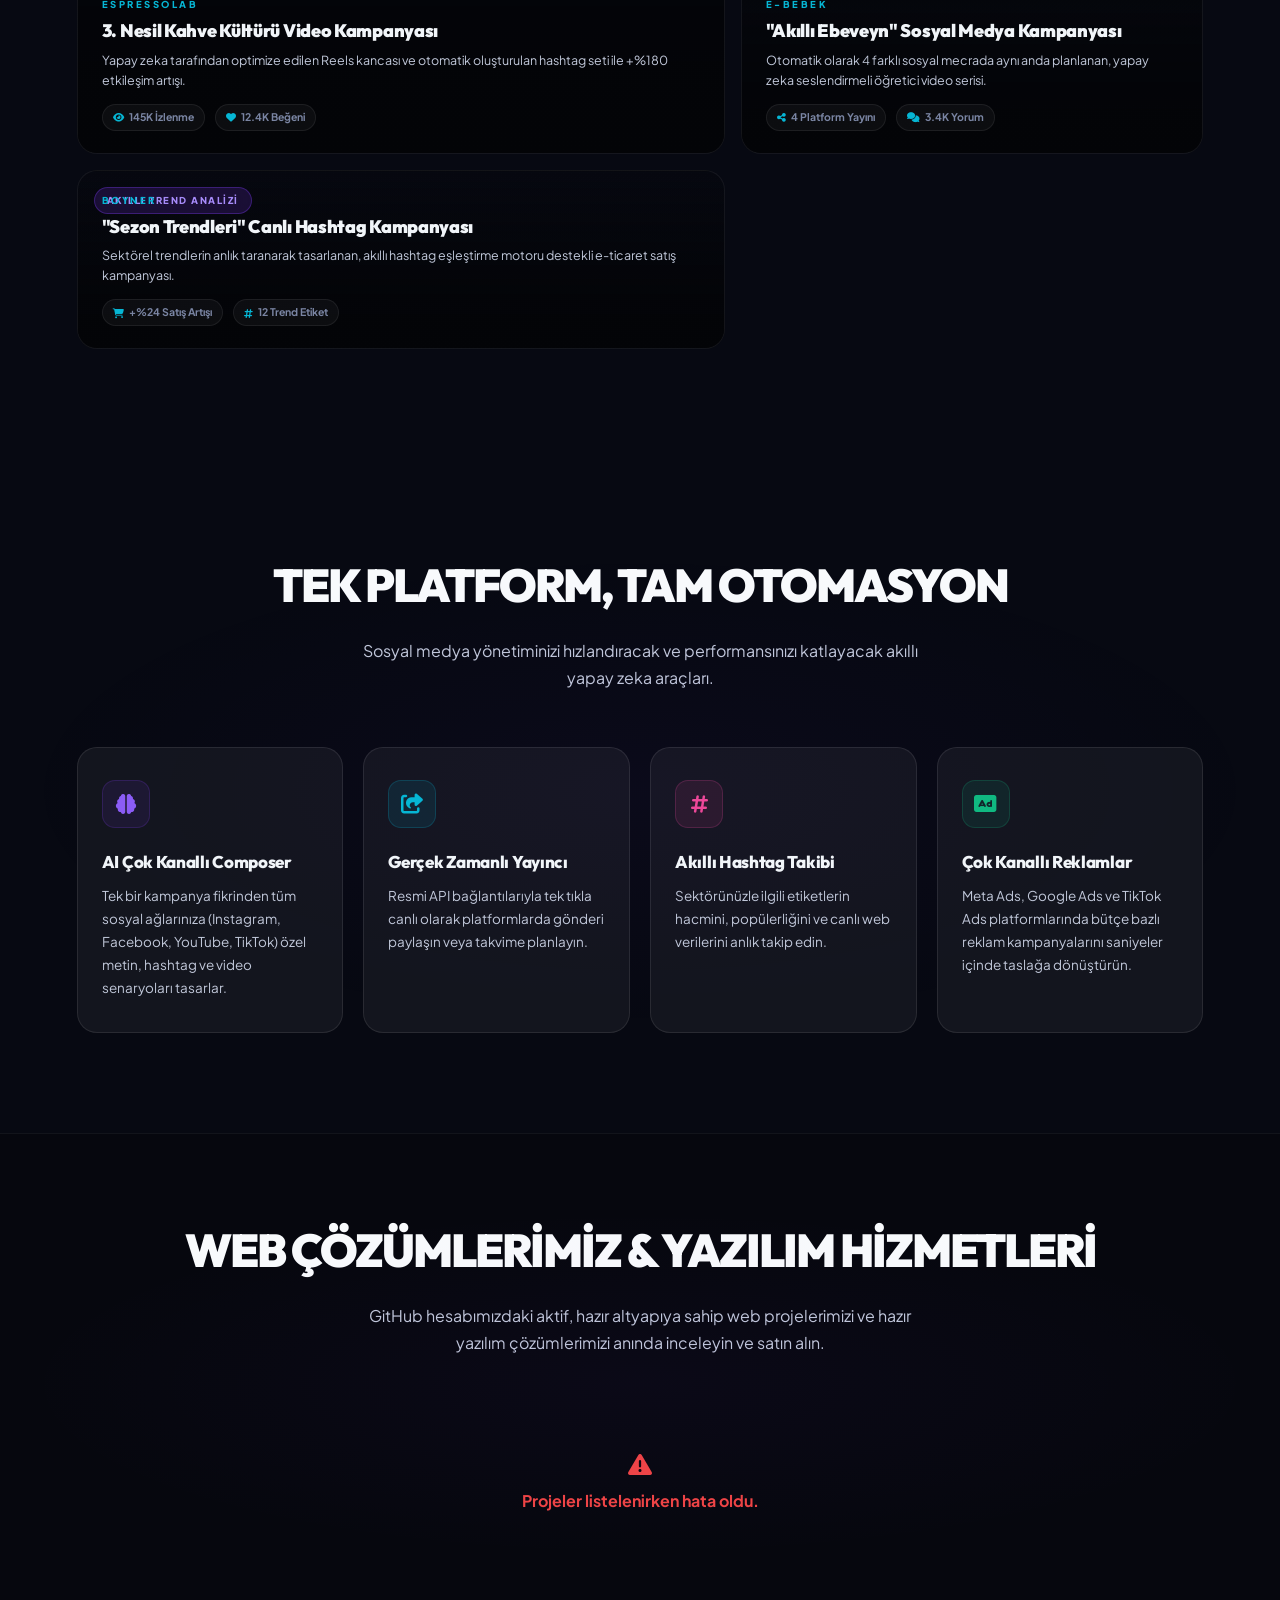
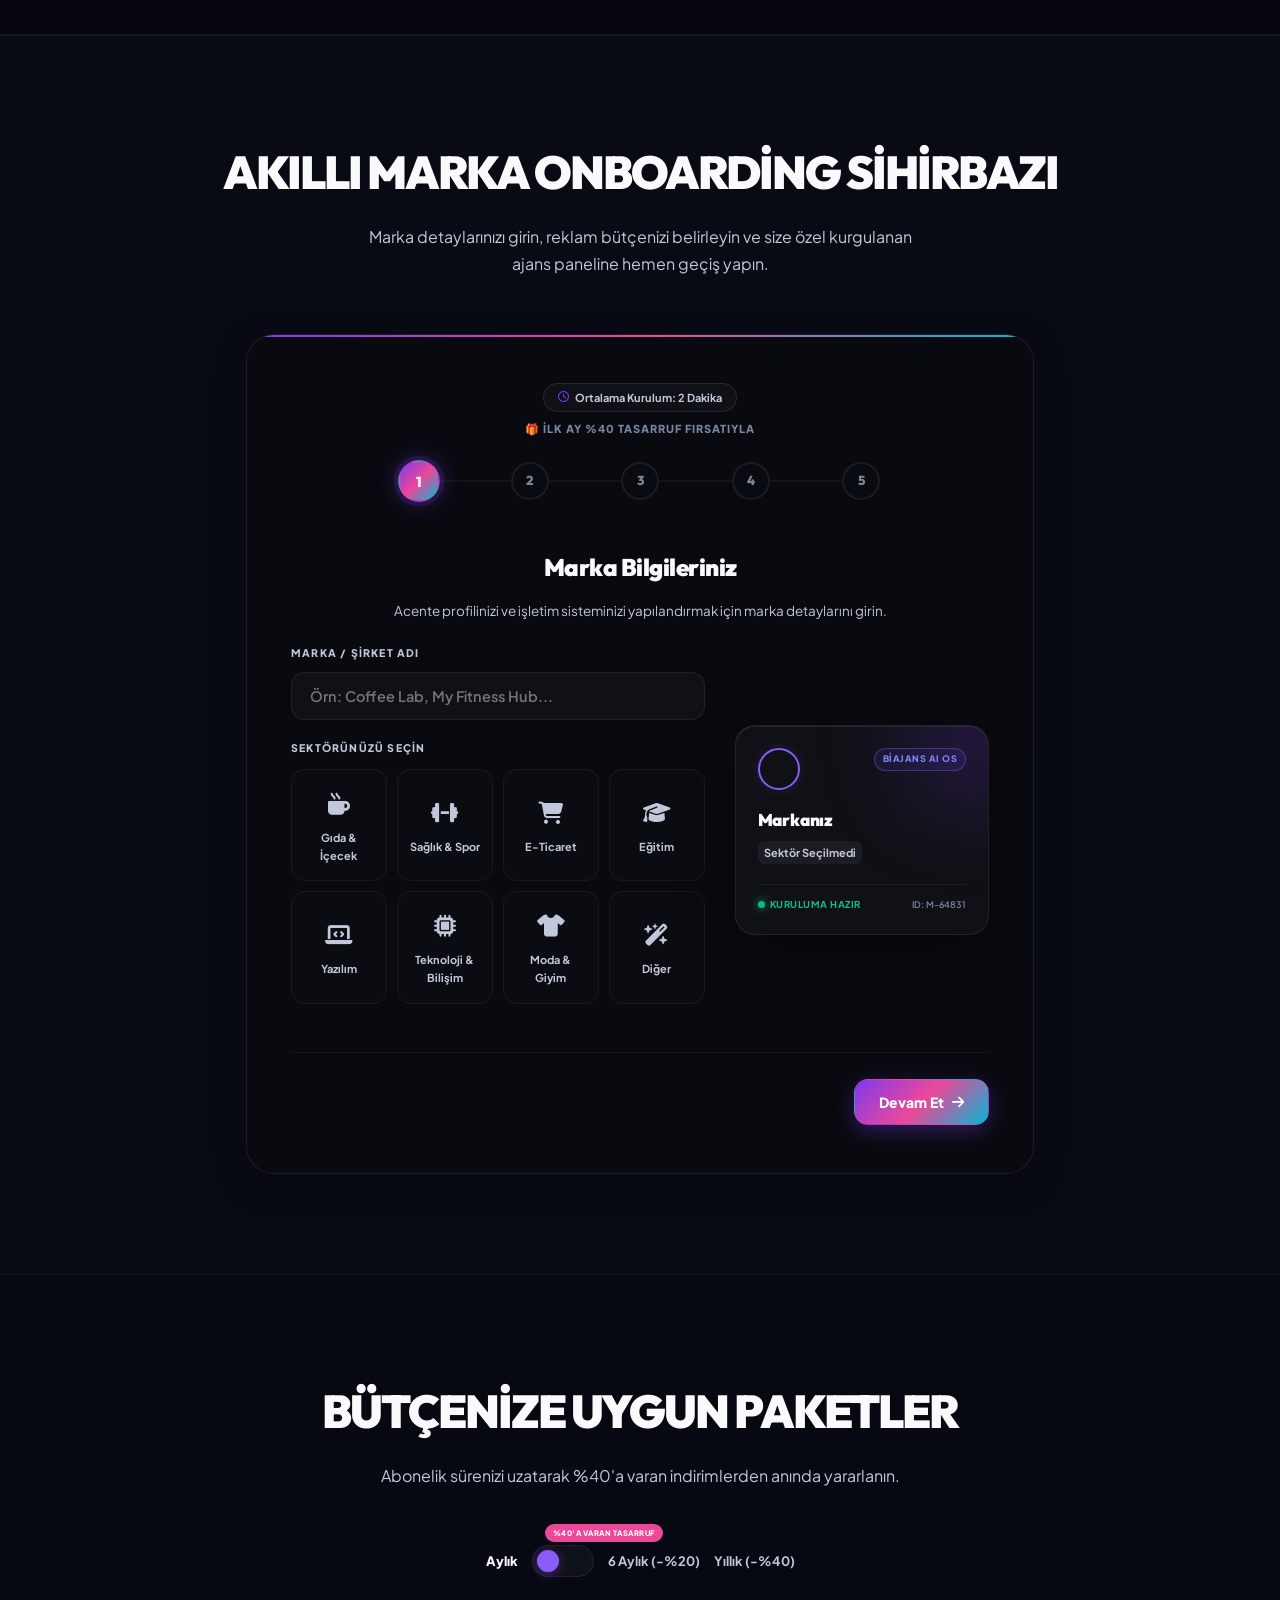
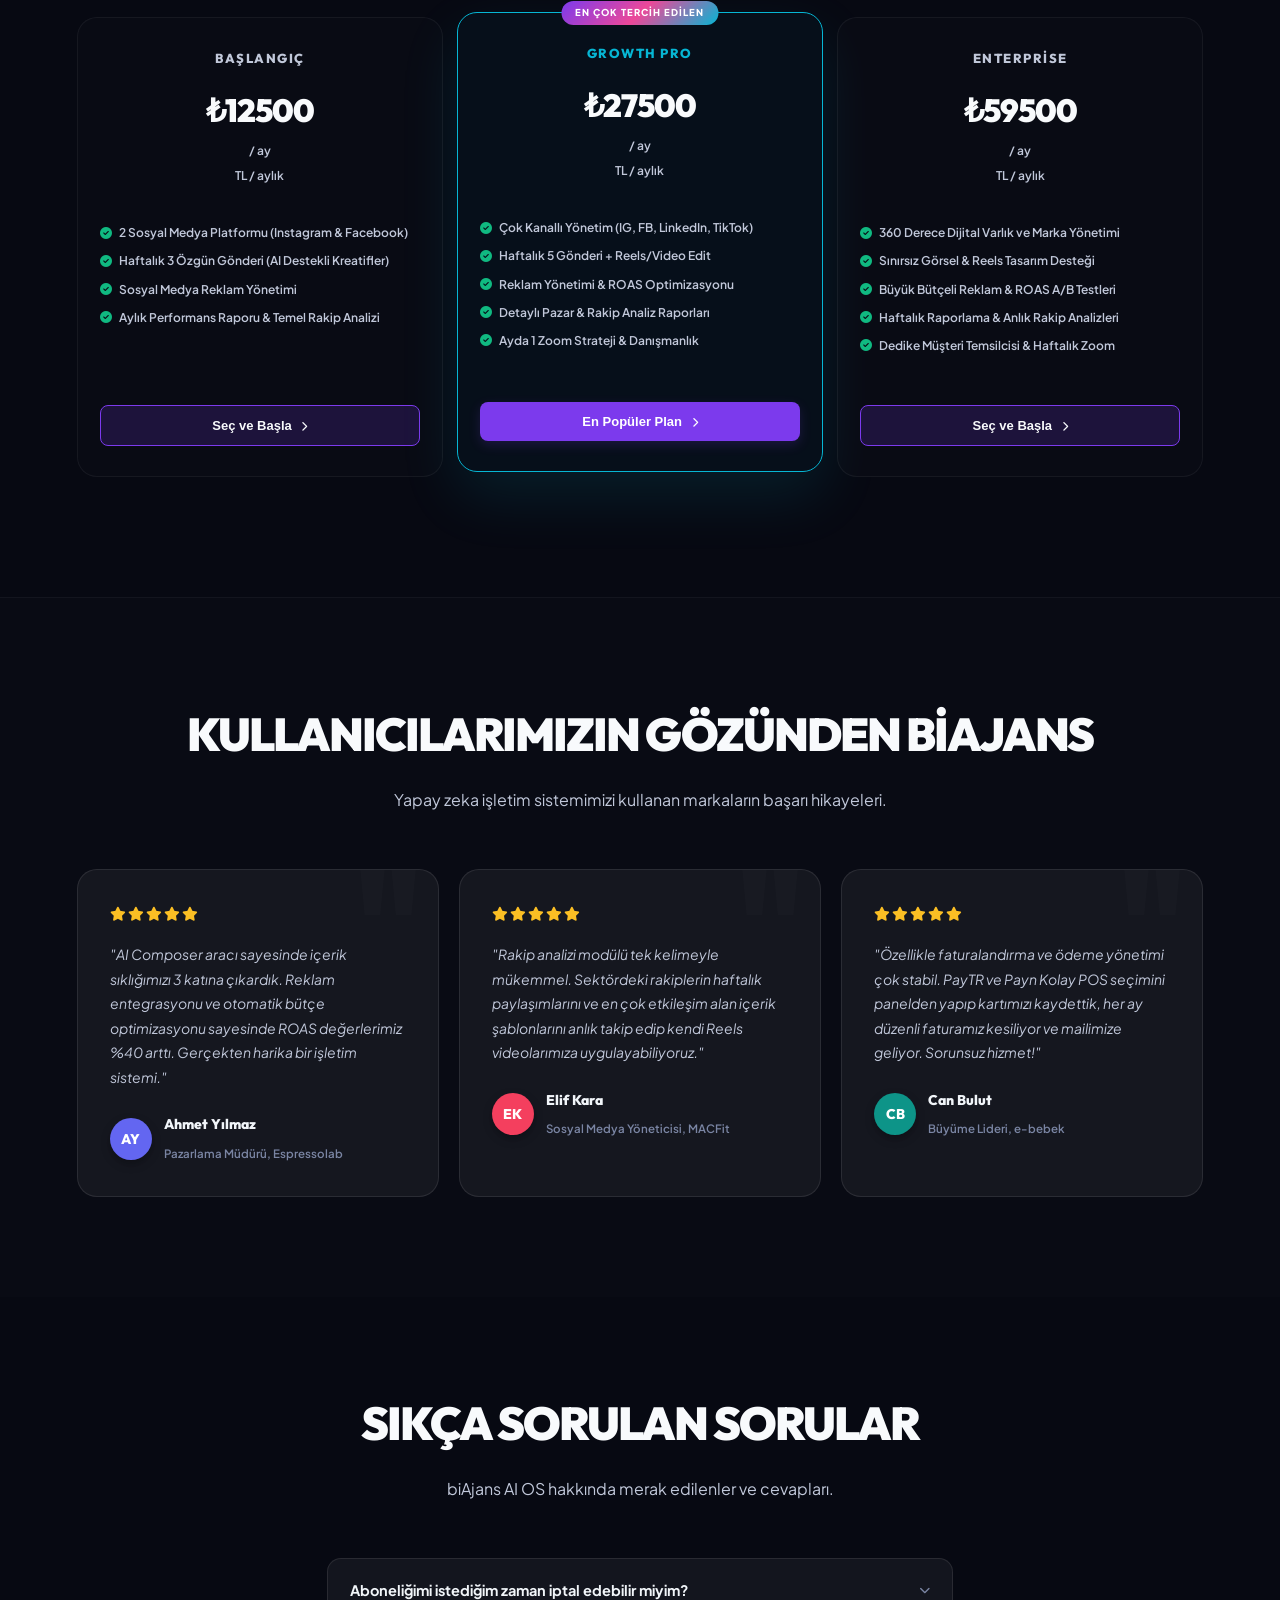
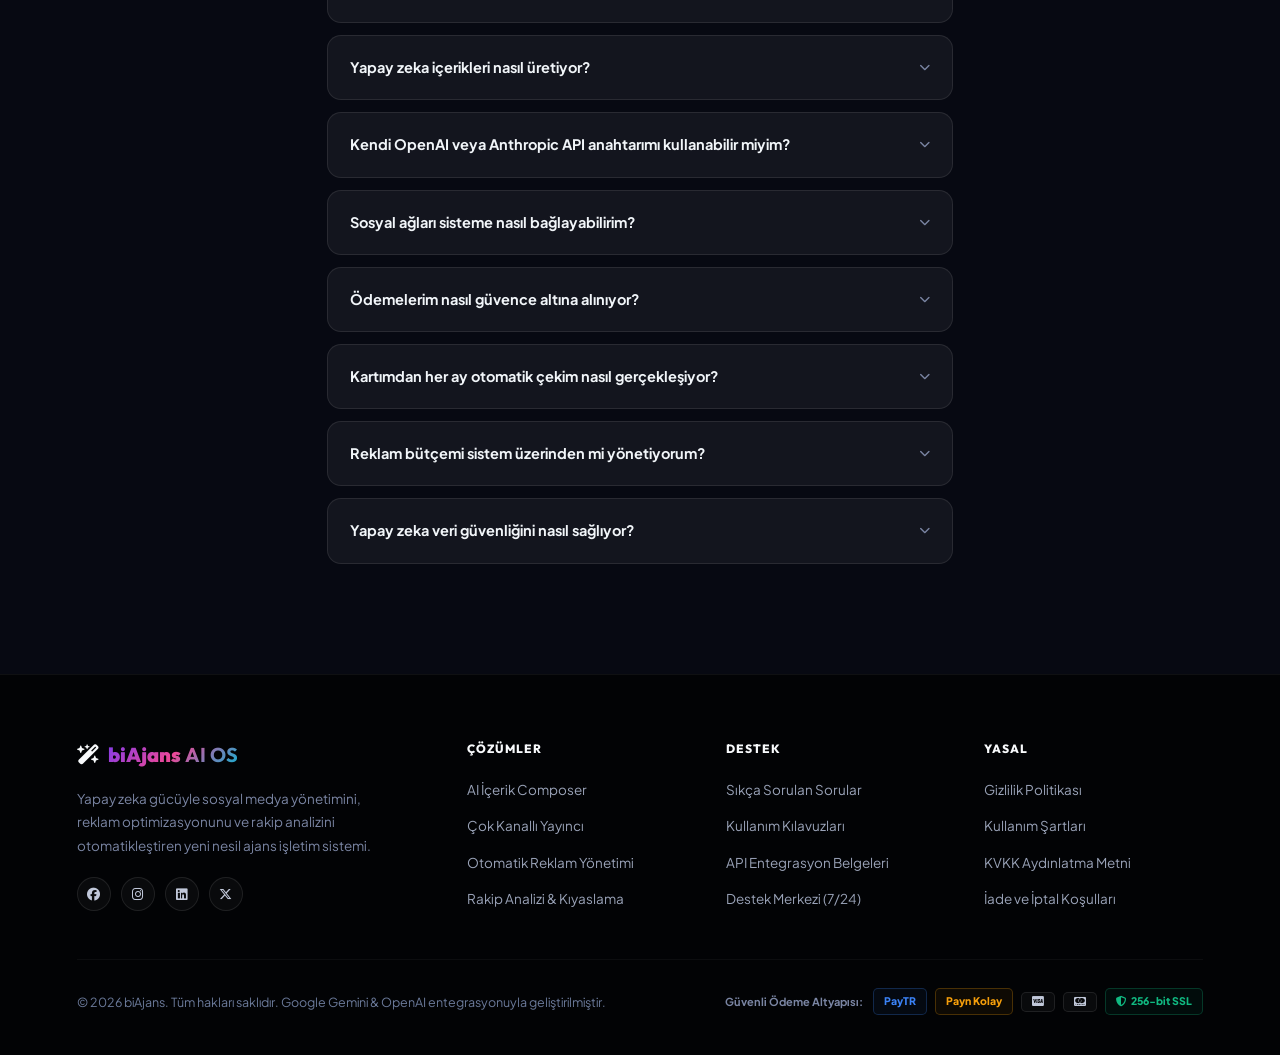
==== commit 1d198a5e: "fix: sync dashboard stats directly with merged connection statuses to prevent out-of-sync indicators" ====
--- a/static/index.html
+++ b/static/index.html
@@ -1107,7 +1107,7 @@
     </footer>
 
     <!-- Script Files -->
-    <script src="funnel.js?v=20260726-v2"></script>
+    <script src="funnel.js?v=20260726-v3"></script>
 
     <!-- Scroll Reveal & Micro Interactions -->
     <script>
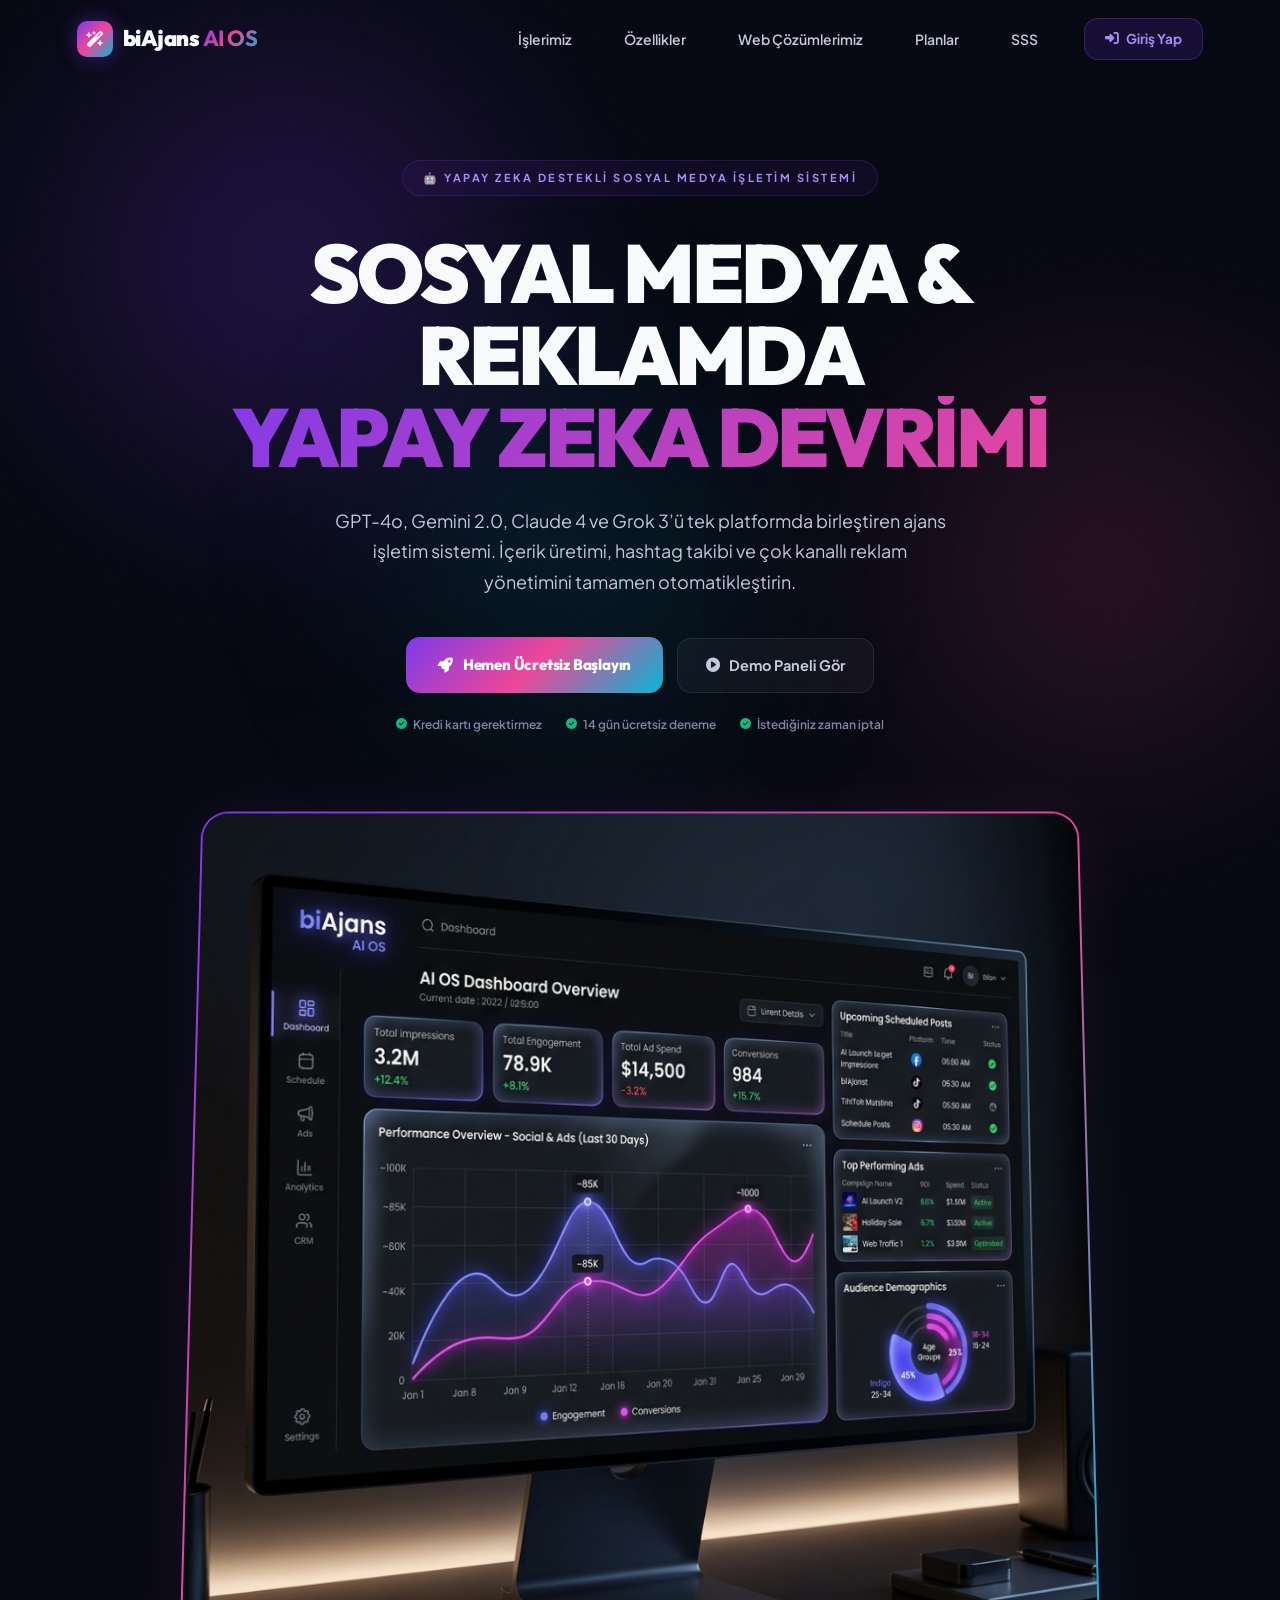
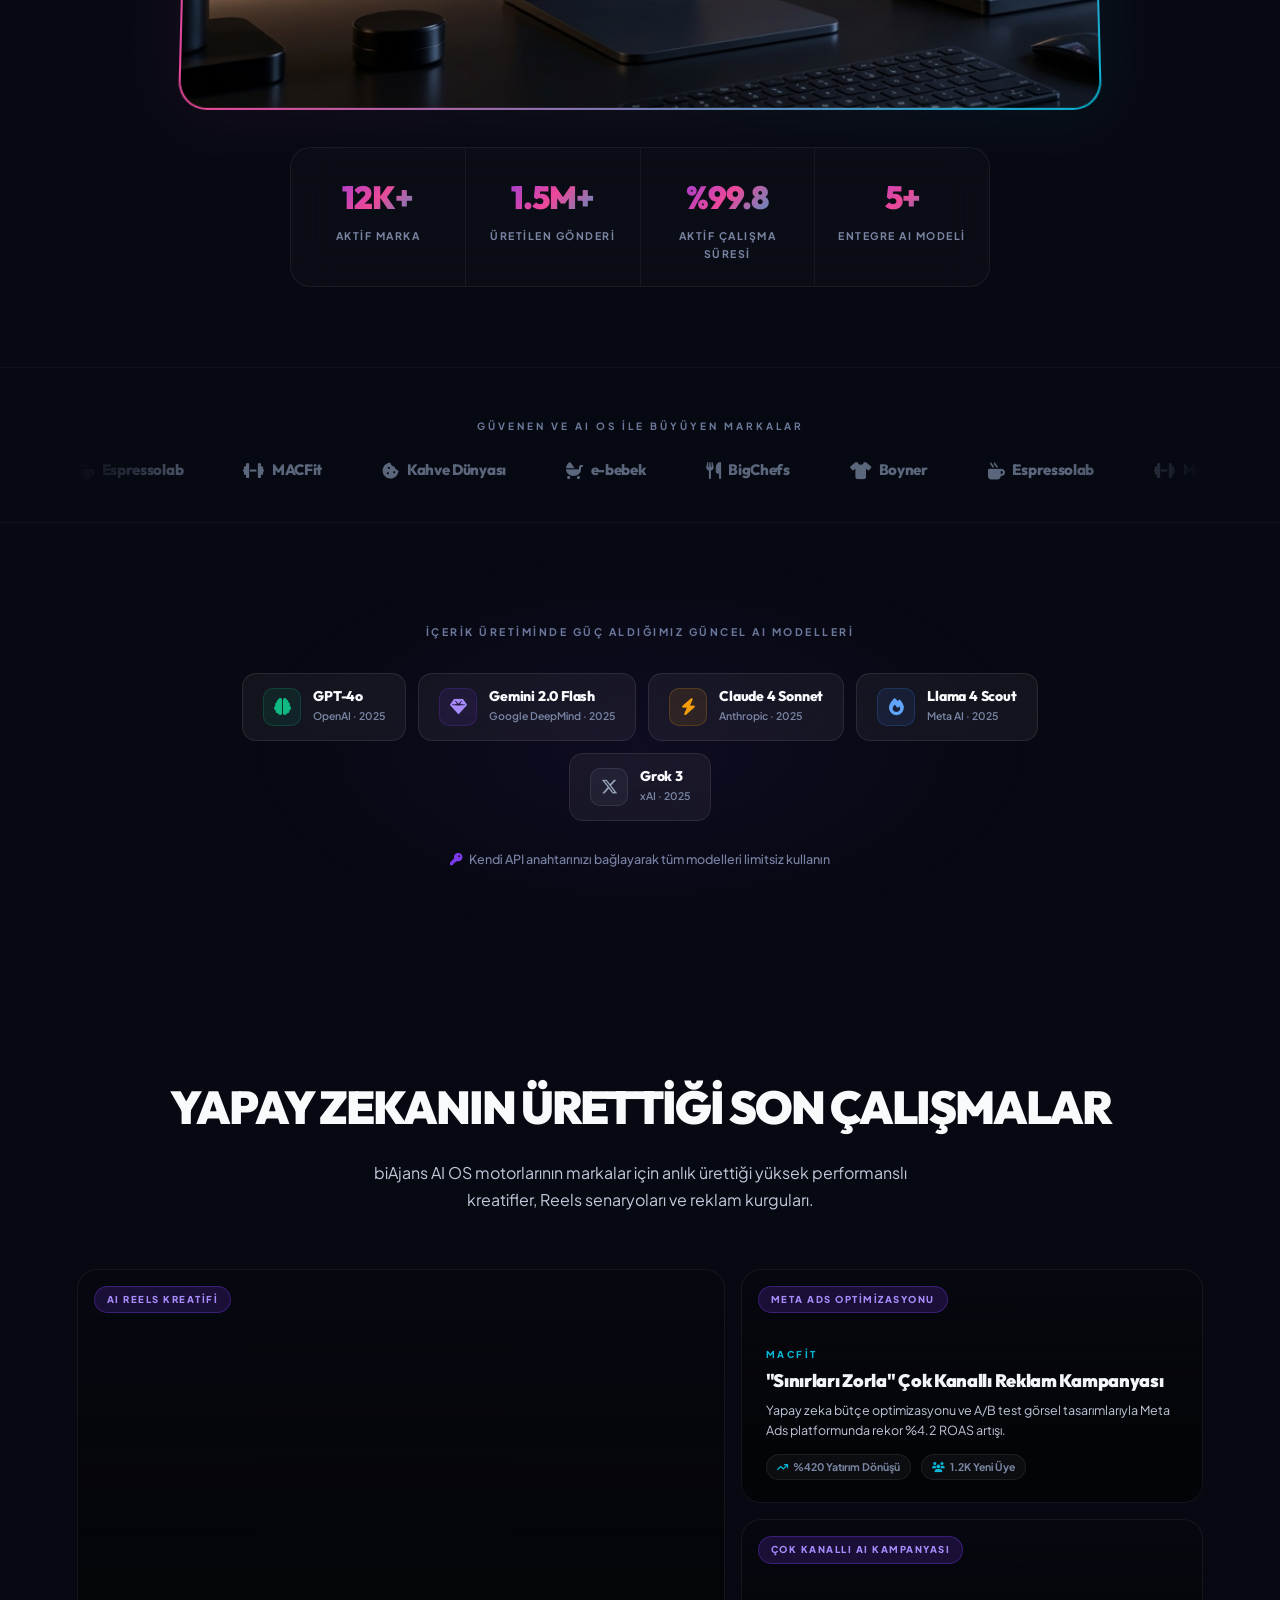
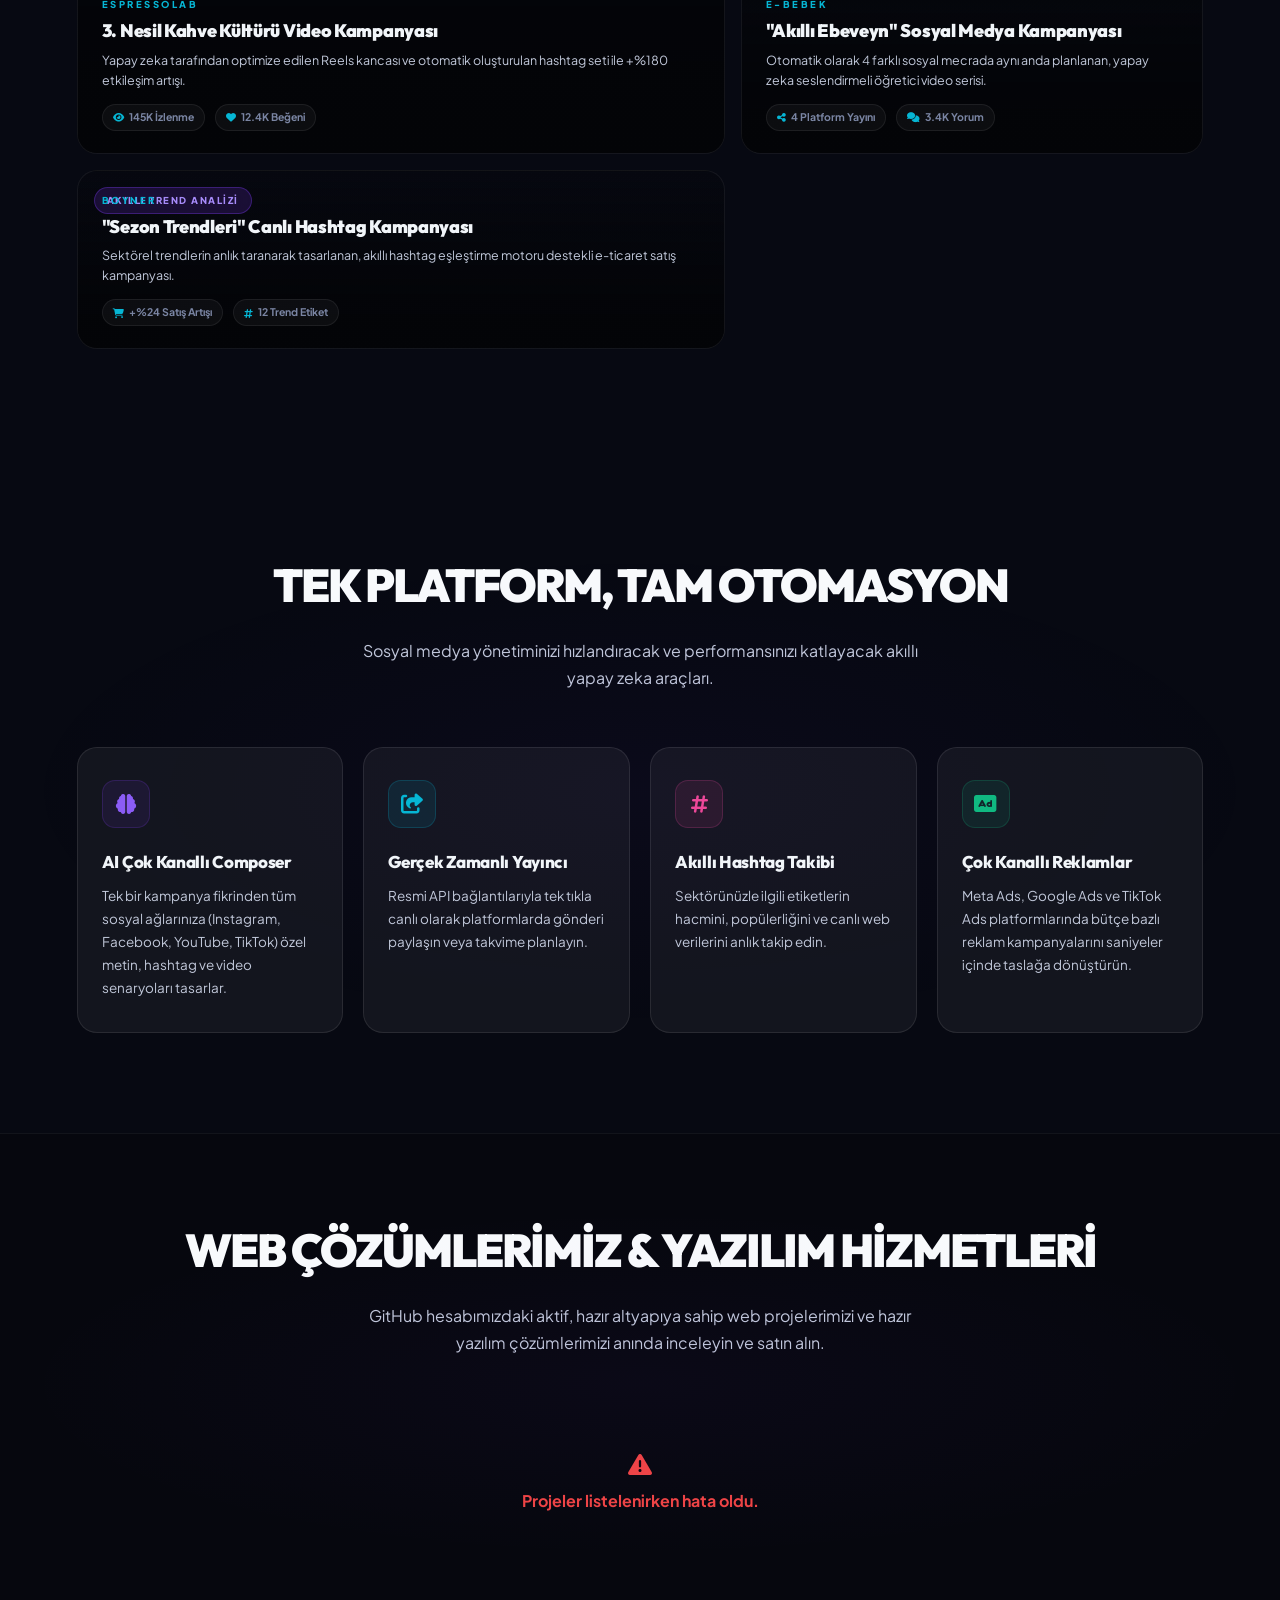
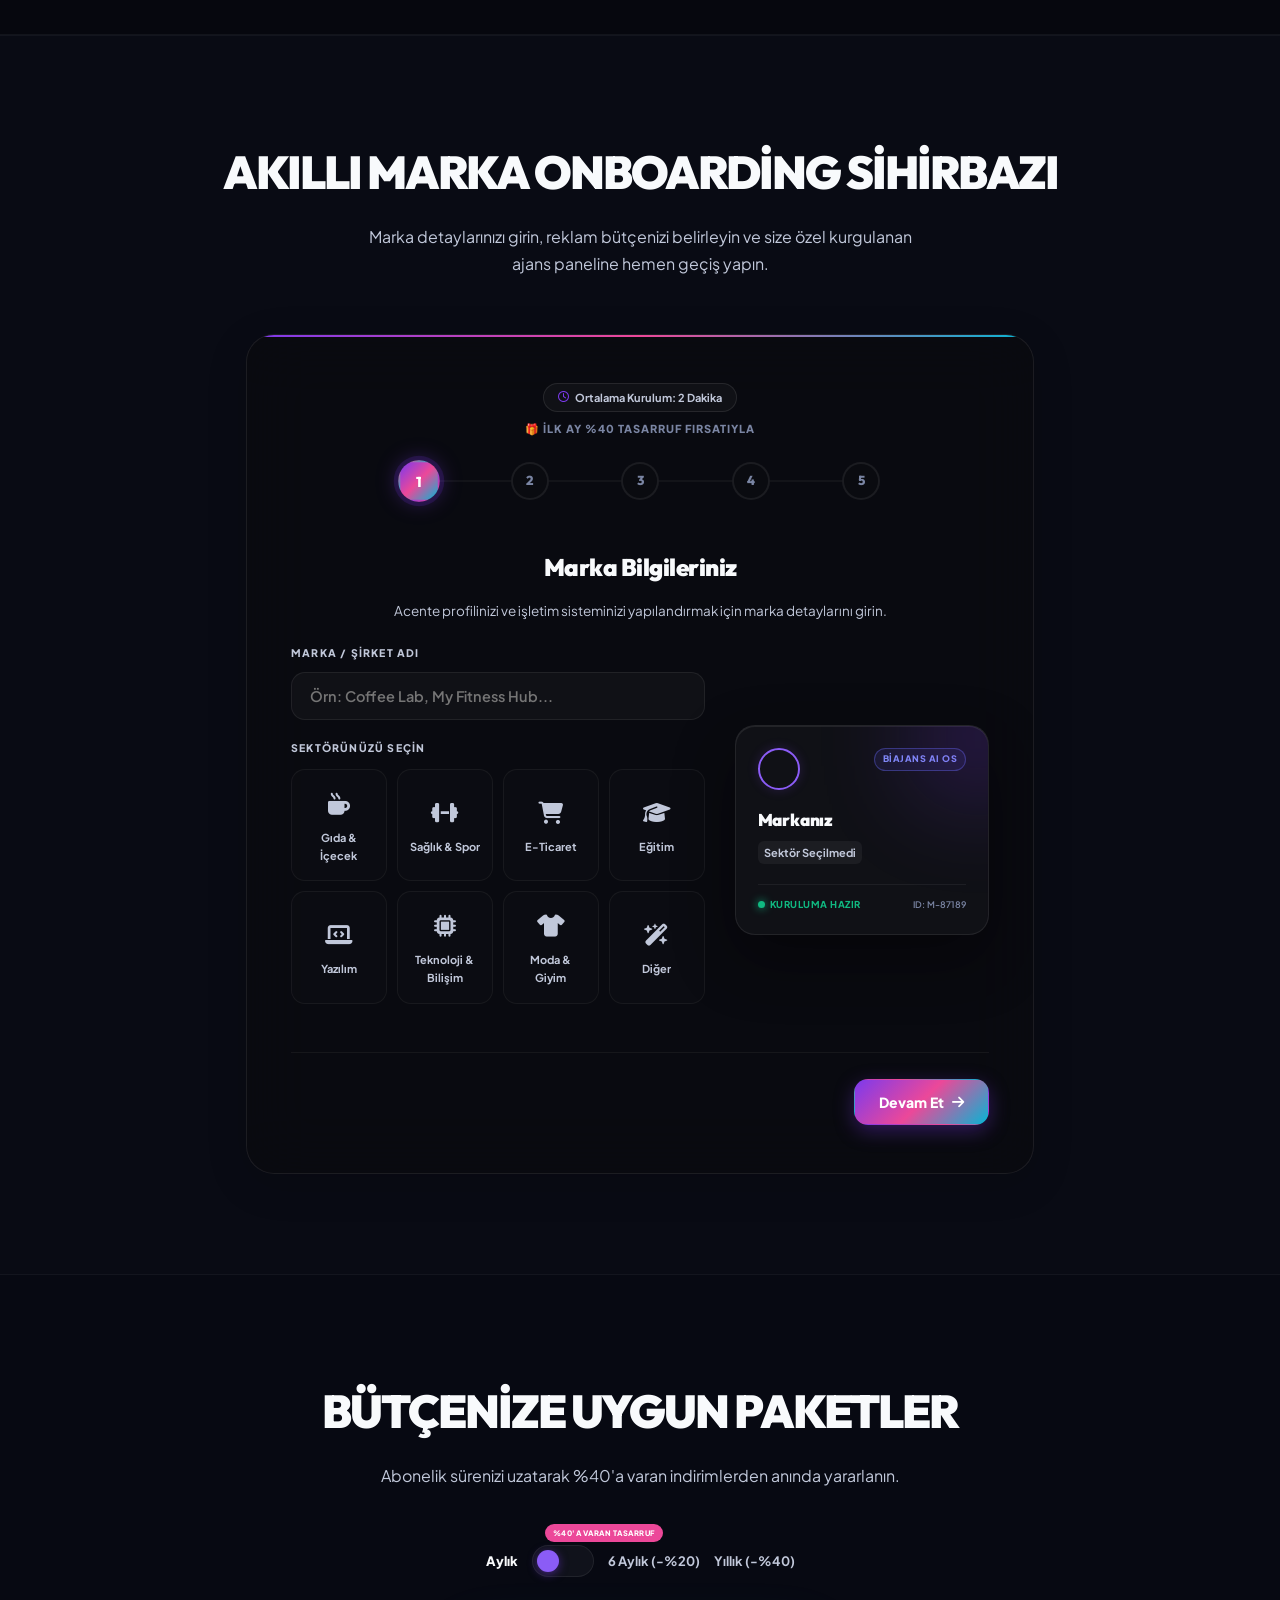
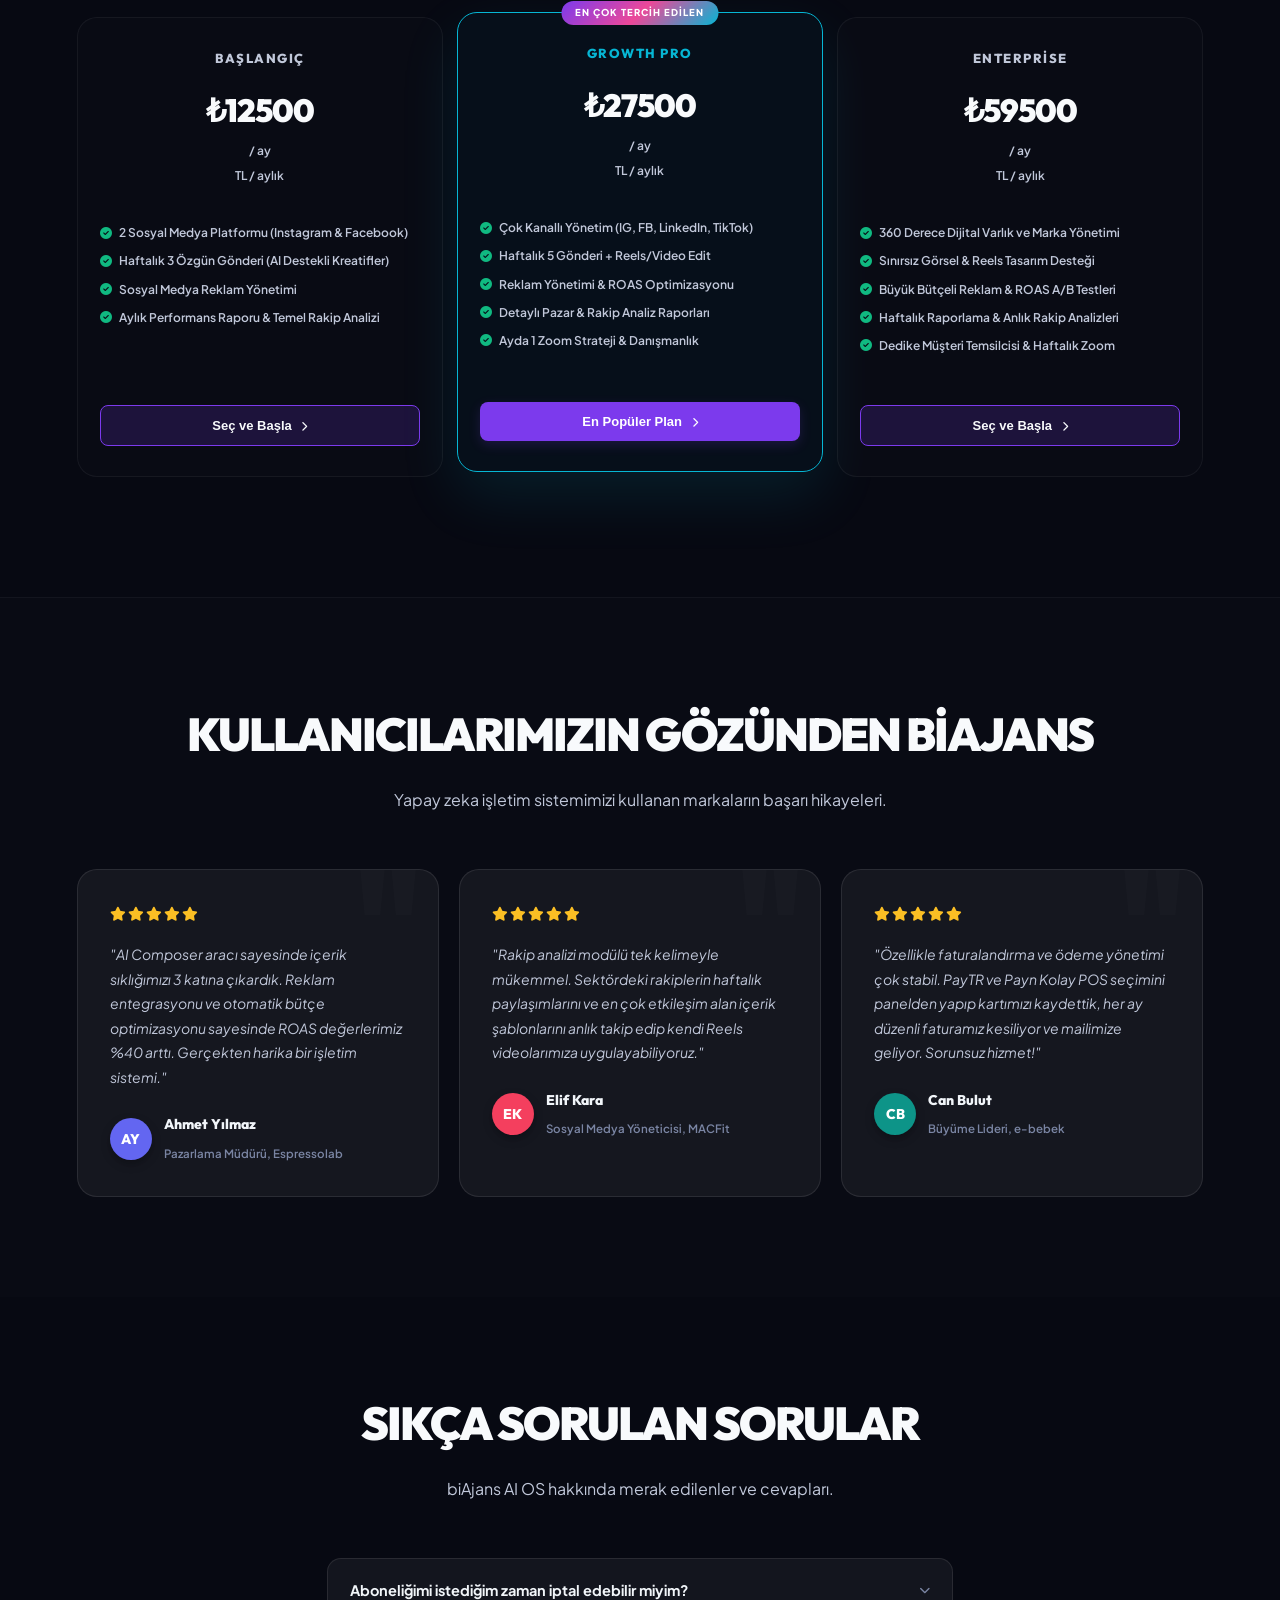
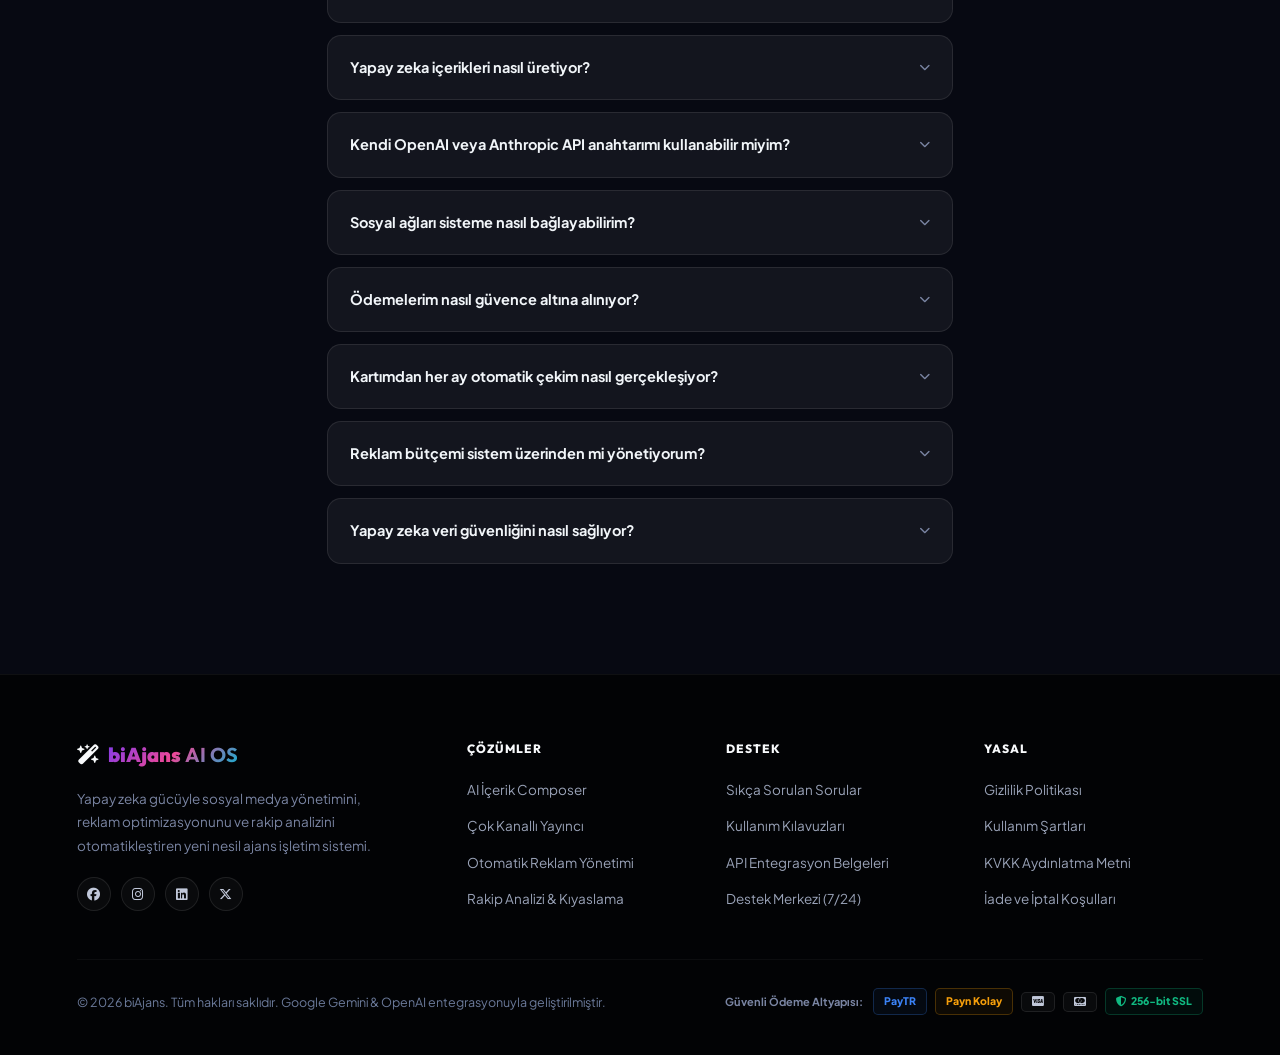
==== commit d6828a32: "feat: add custom follower count input field in direct connect modal and render it on dashboard metri" ====
--- a/static/index.html
+++ b/static/index.html
@@ -1107,7 +1107,7 @@
     </footer>
 
     <!-- Script Files -->
-    <script src="funnel.js?v=20260726-v3"></script>
+    <script src="funnel.js?v=20260727-v1"></script>
 
     <!-- Scroll Reveal & Micro Interactions -->
     <script>
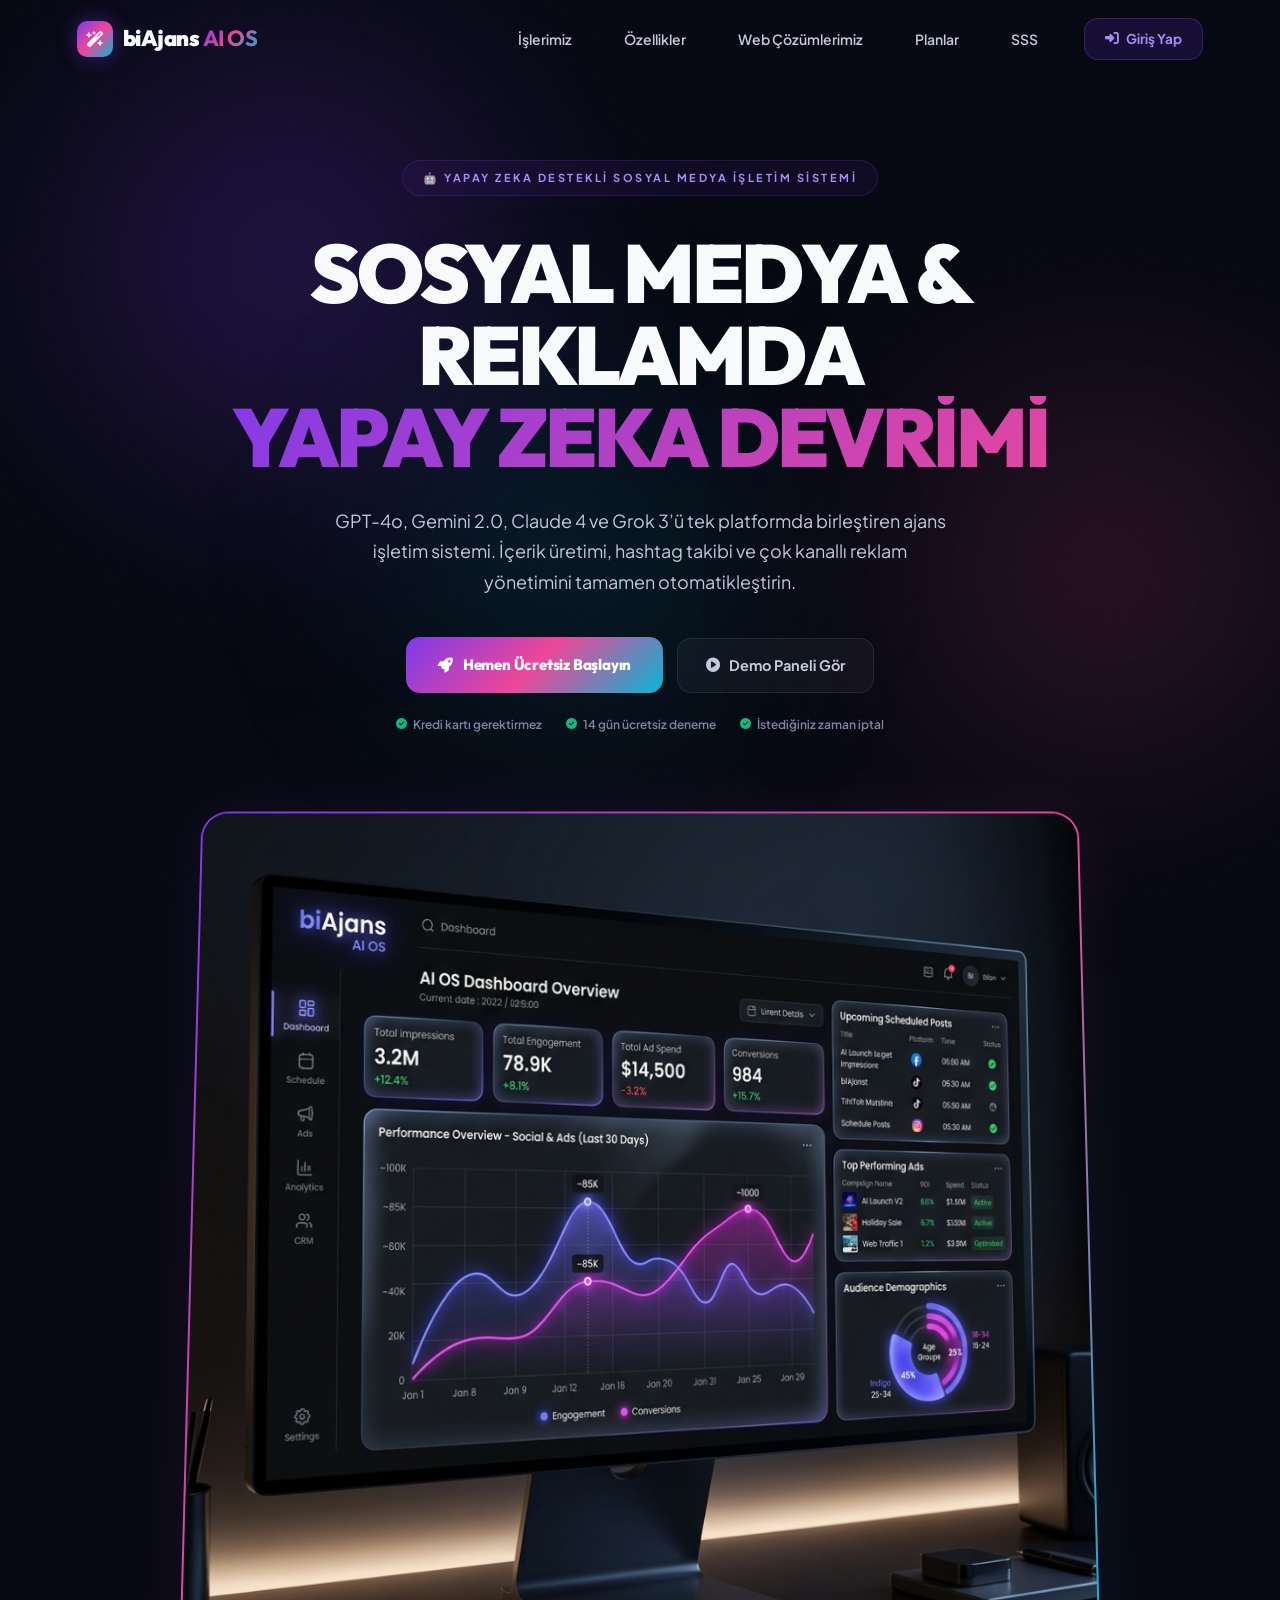
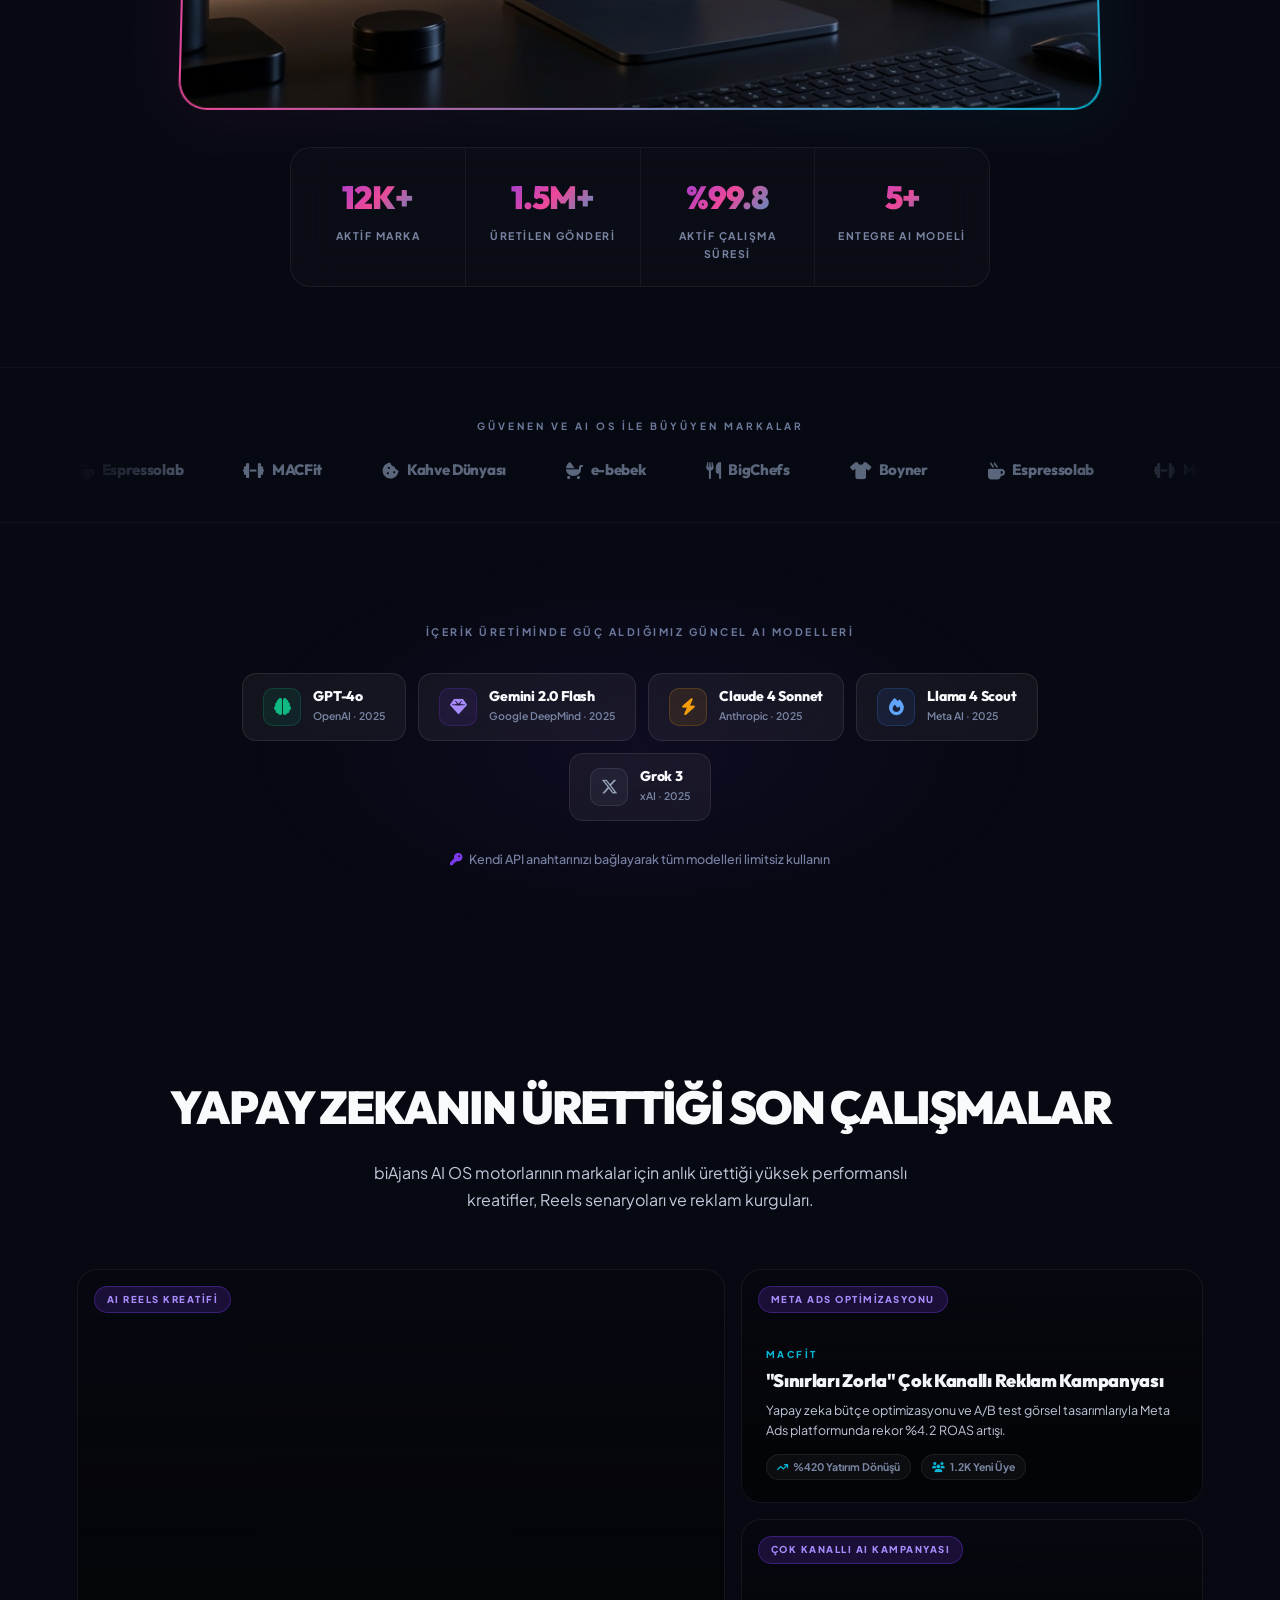
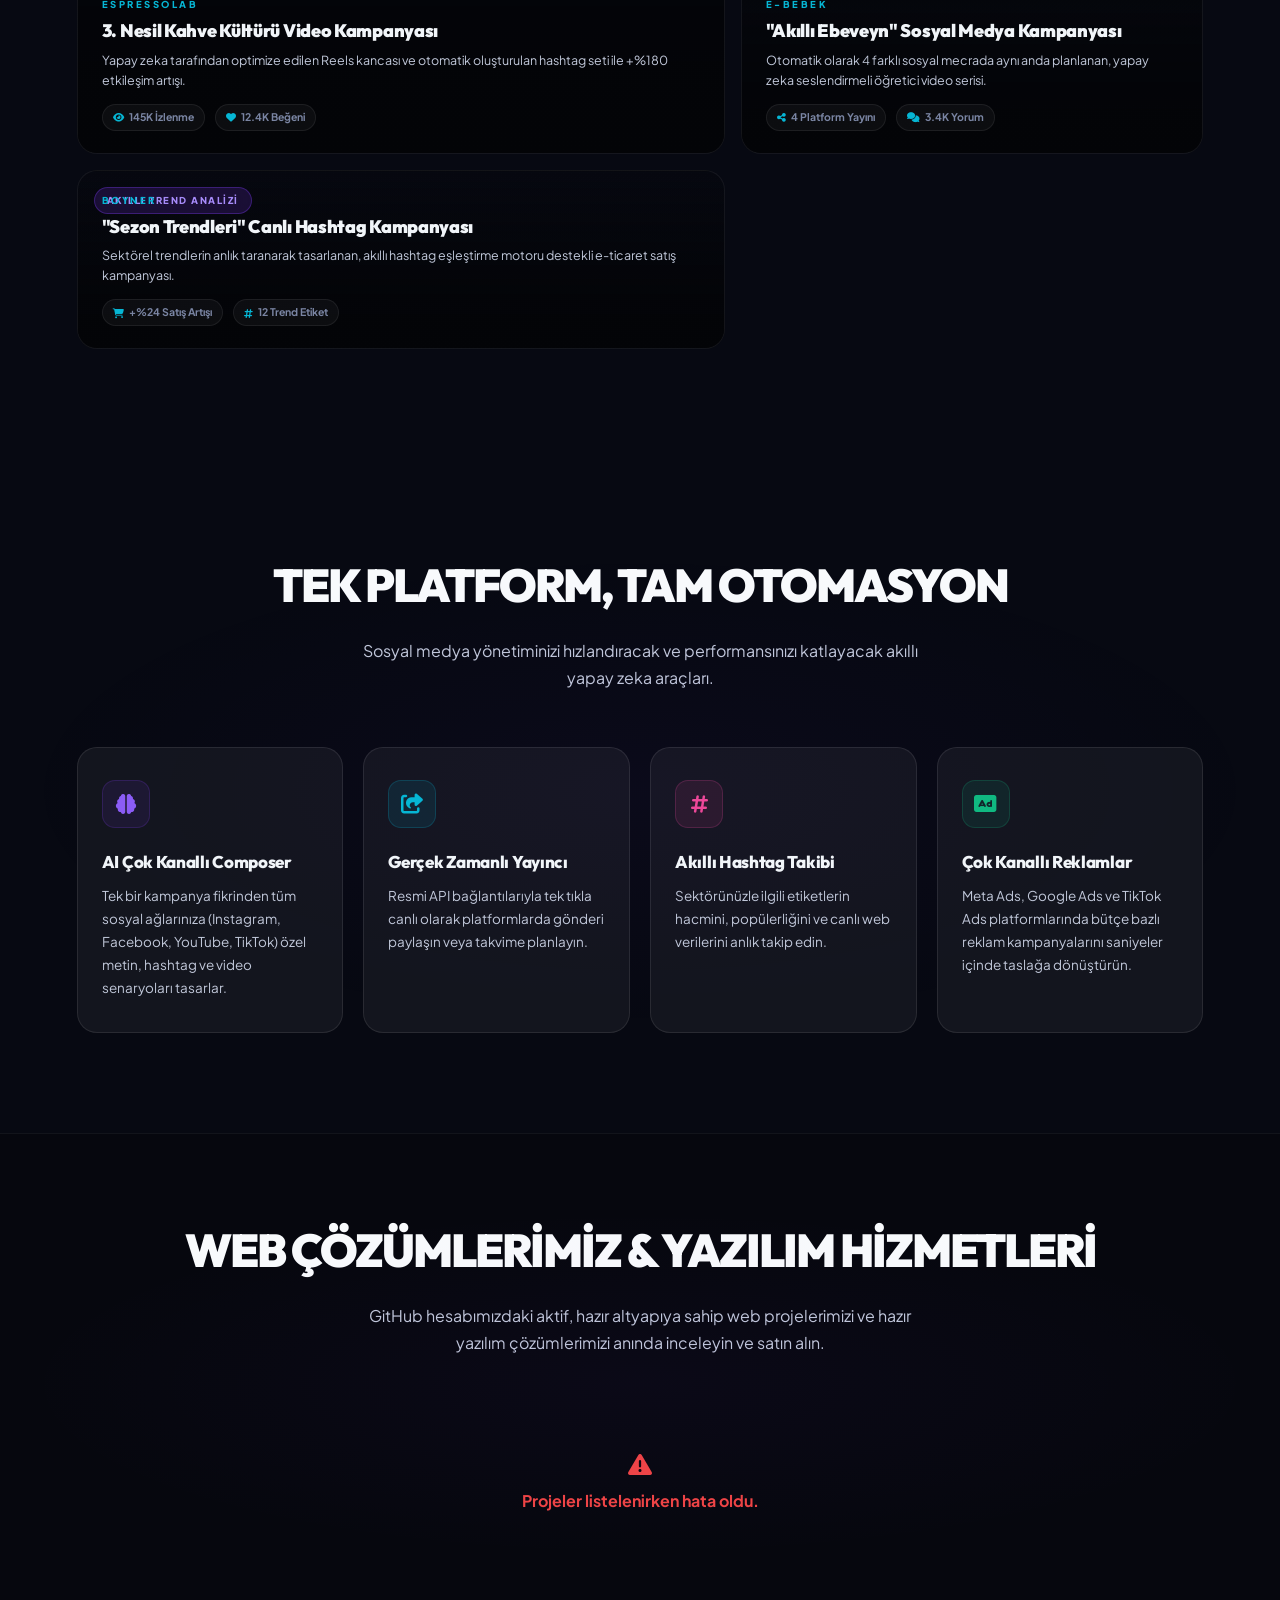
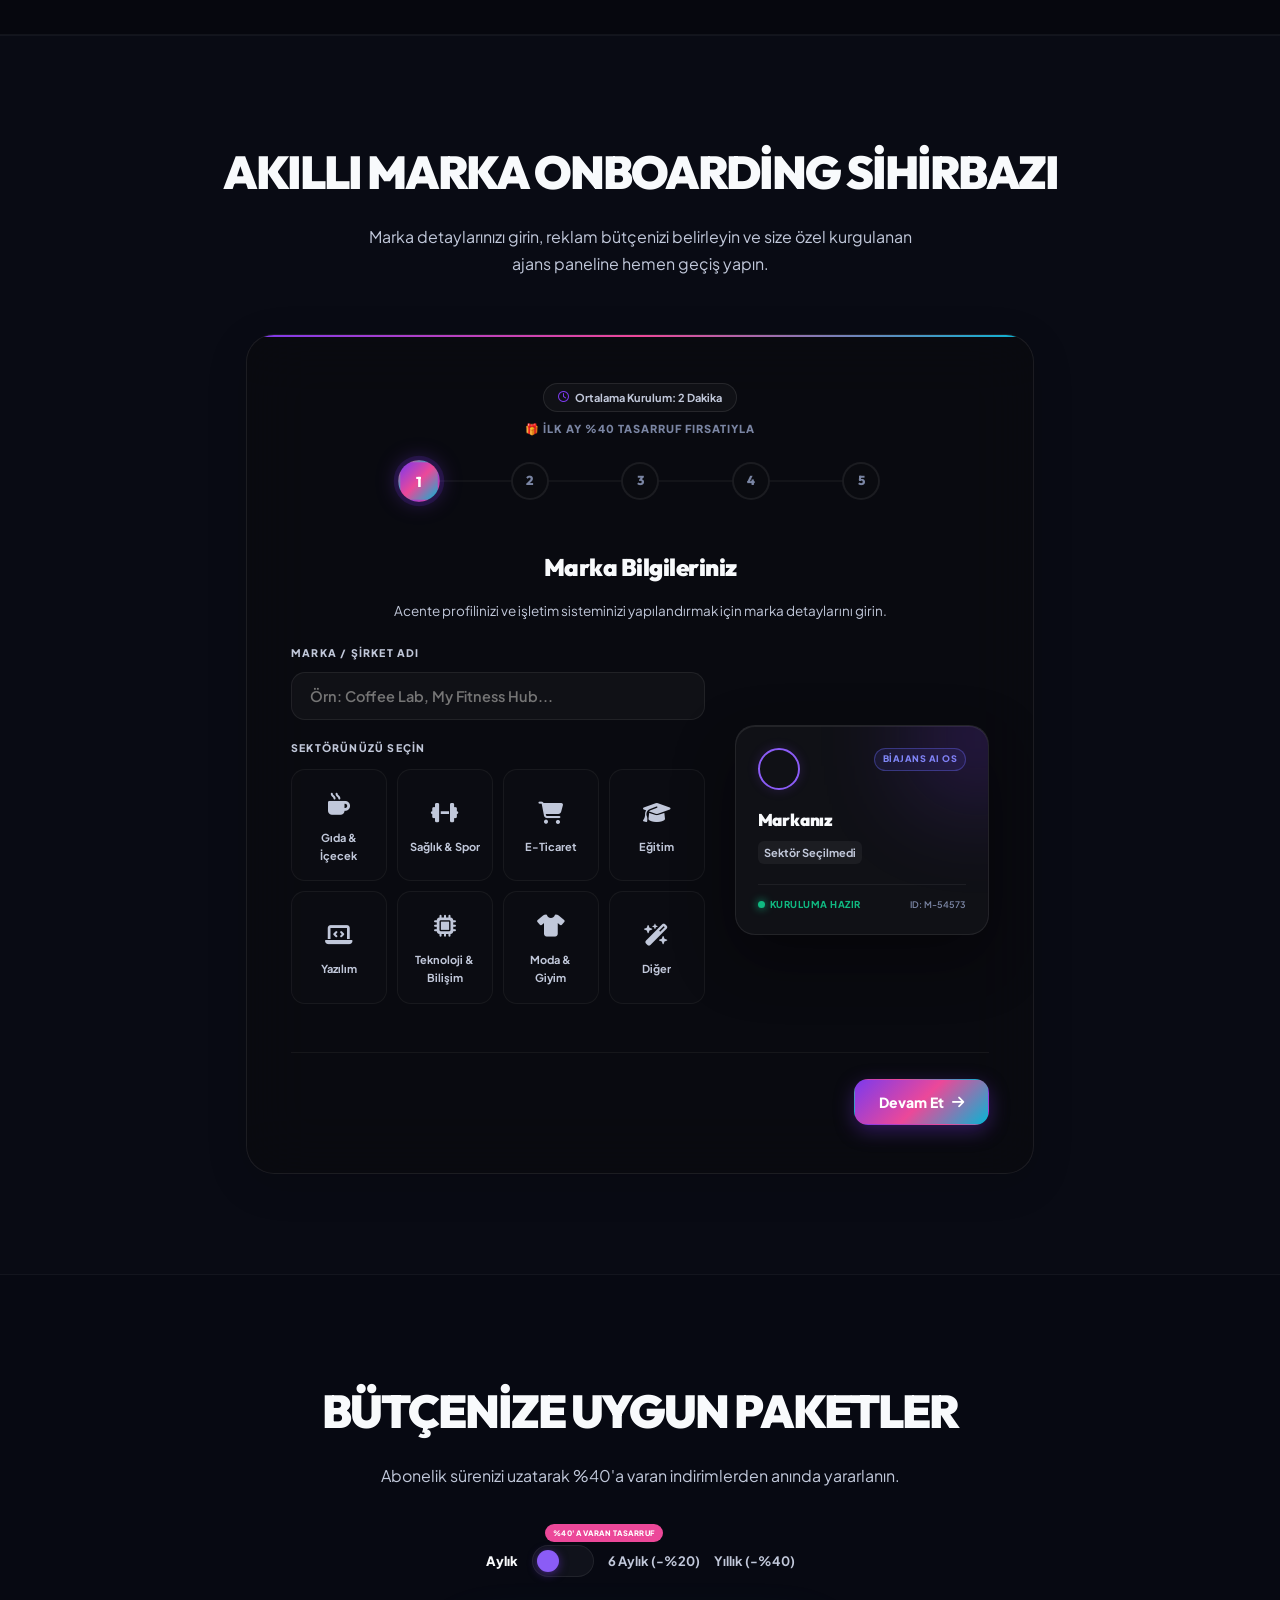
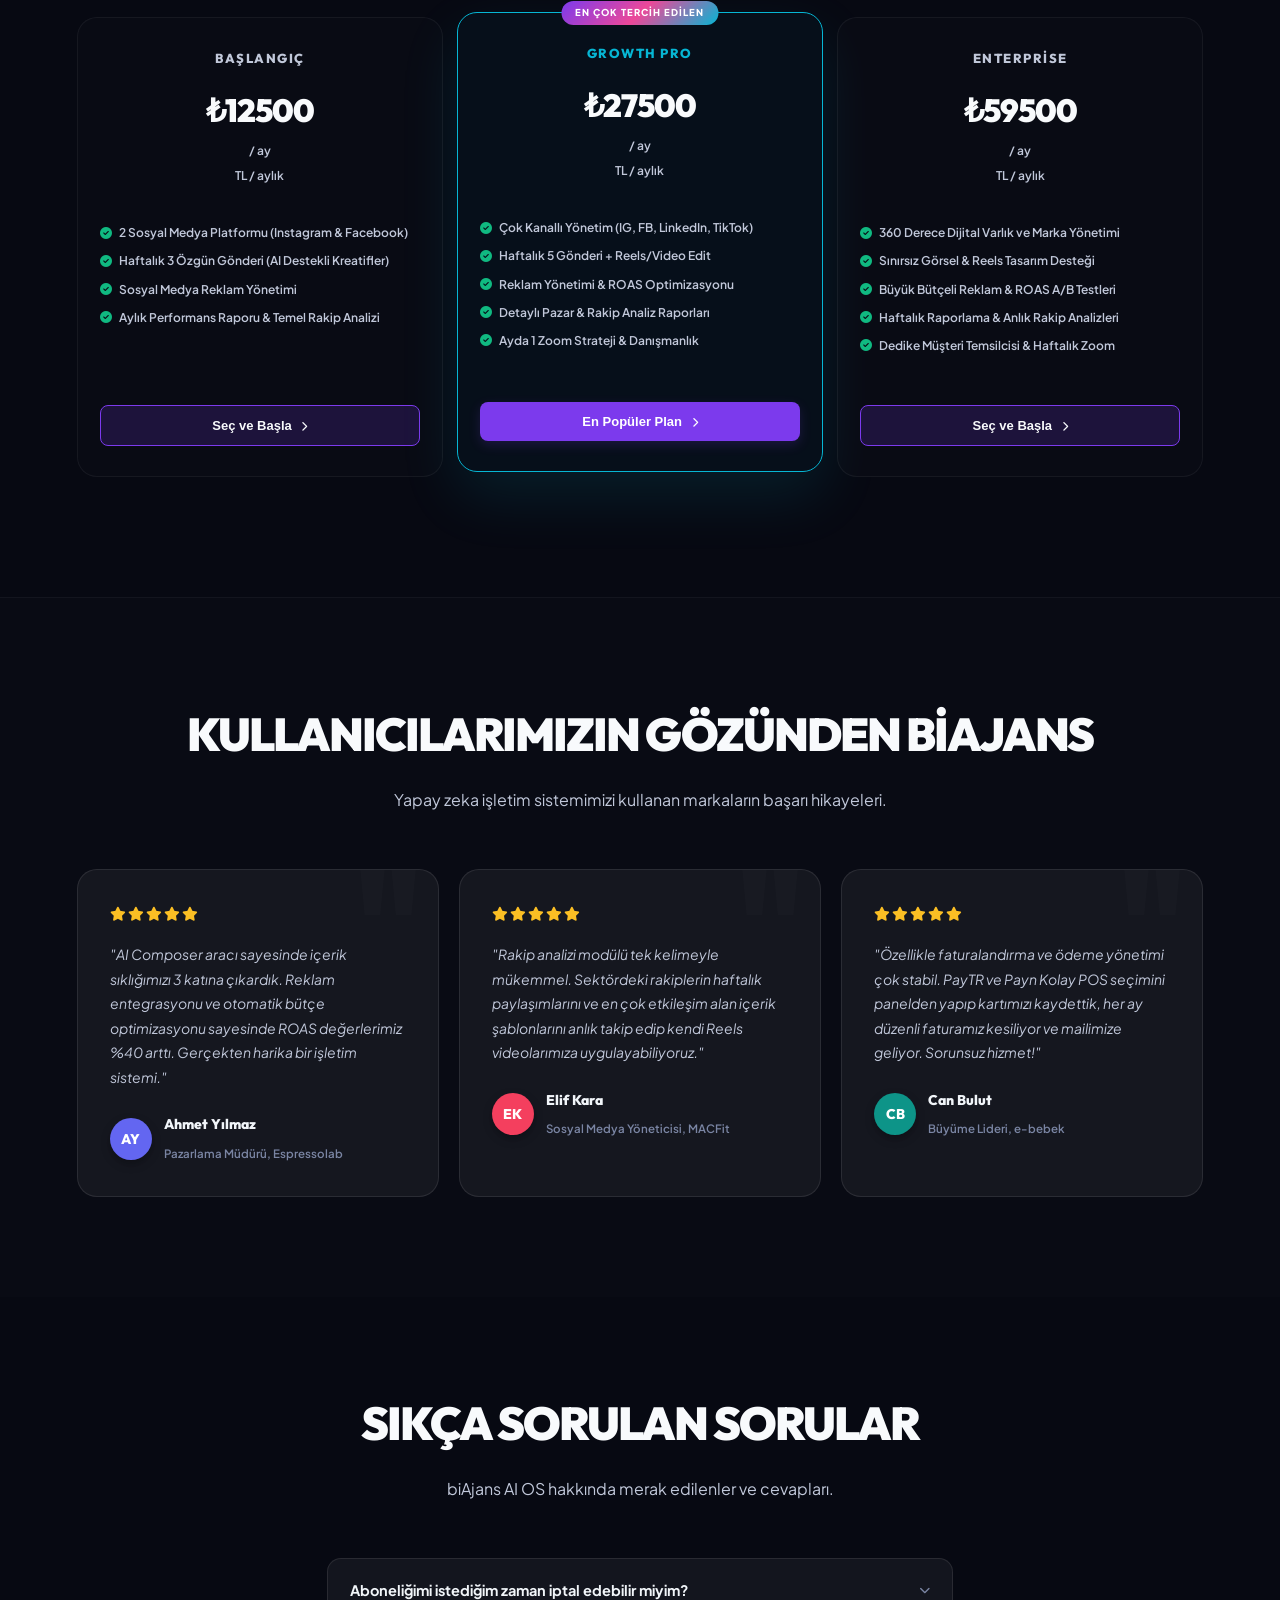
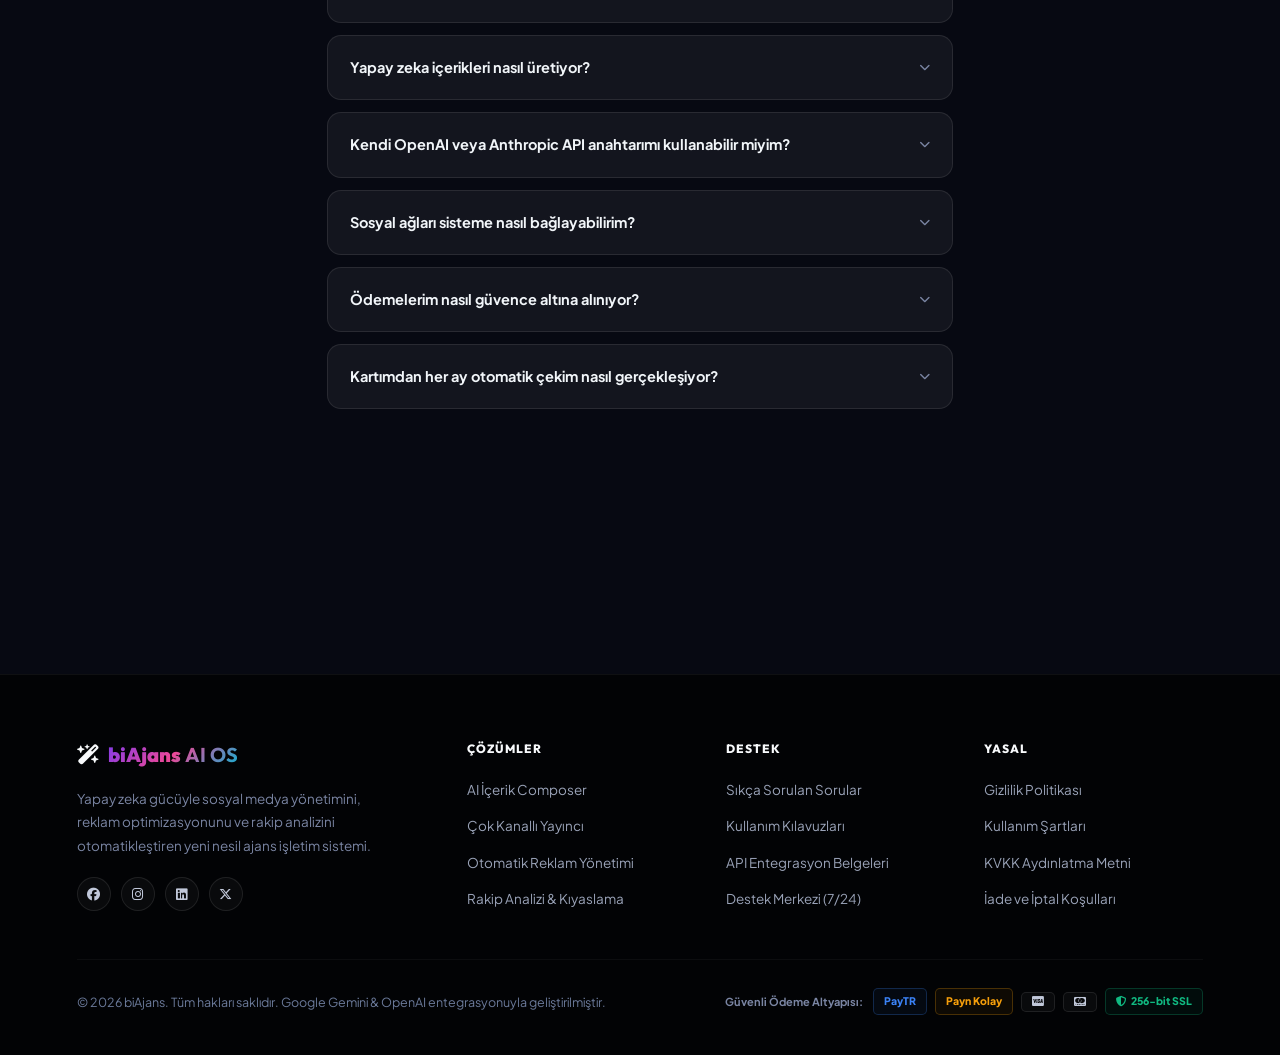
==== commit 45c6db51: "fix: deep merge connection profile properties to prevent losing custom follower values on sync" ====
--- a/static/index.html
+++ b/static/index.html
@@ -1107,7 +1107,7 @@
     </footer>
 
     <!-- Script Files -->
-    <script src="funnel.js?v=20260727-v1"></script>
+    <script src="funnel.js?v=20260727-v2"></script>
 
     <!-- Scroll Reveal & Micro Interactions -->
     <script>
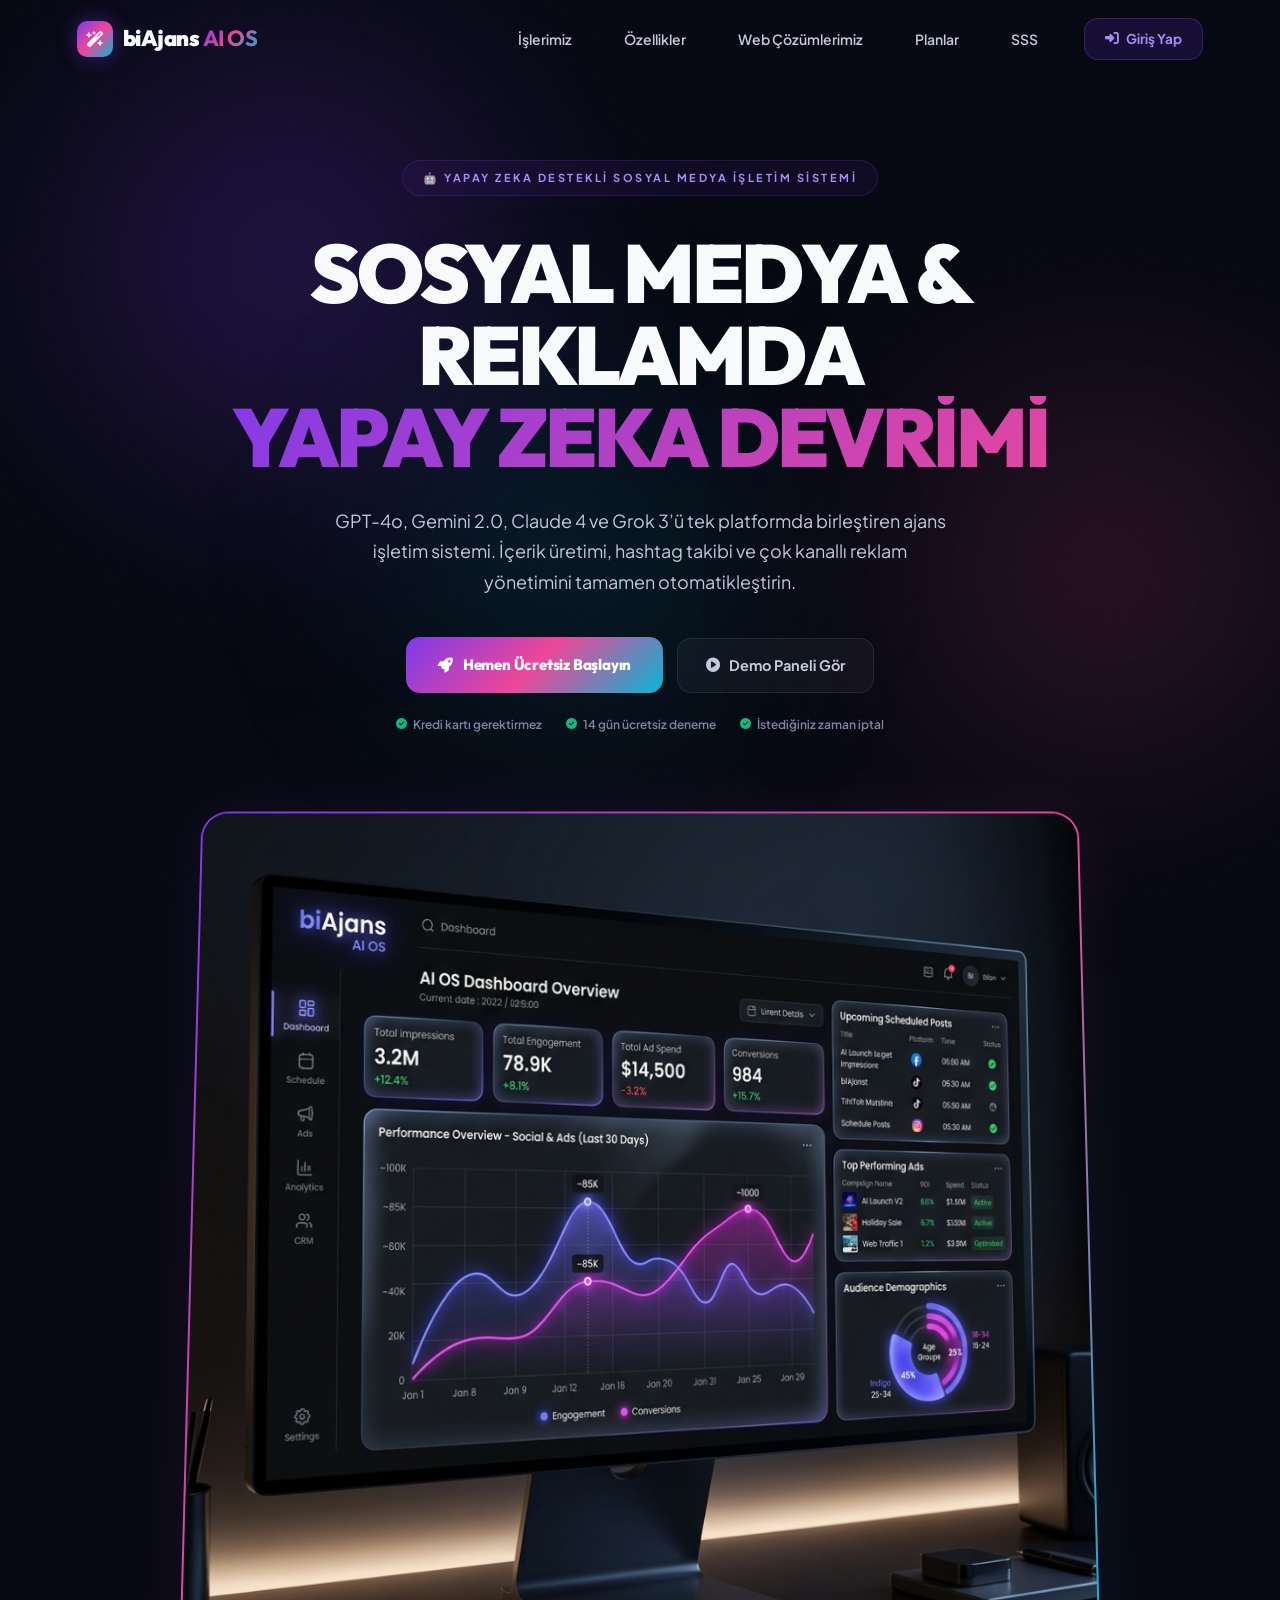
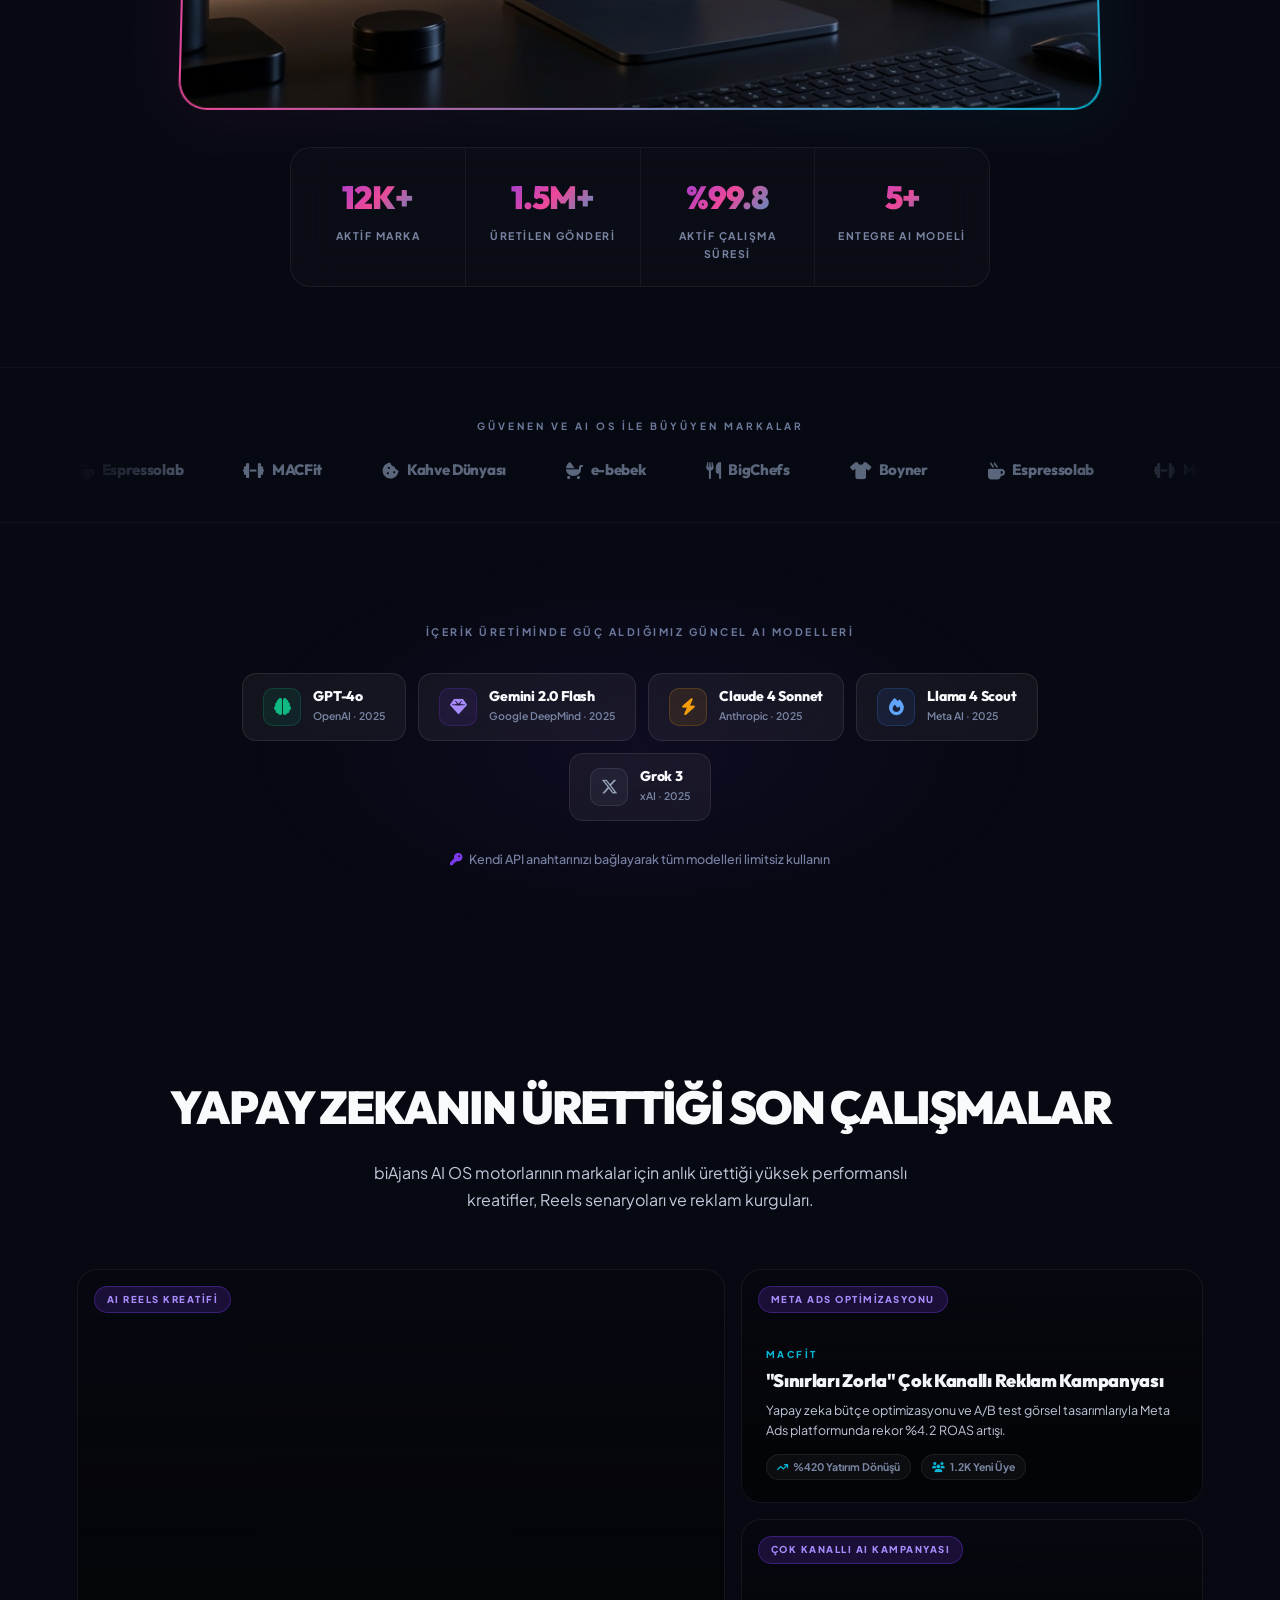
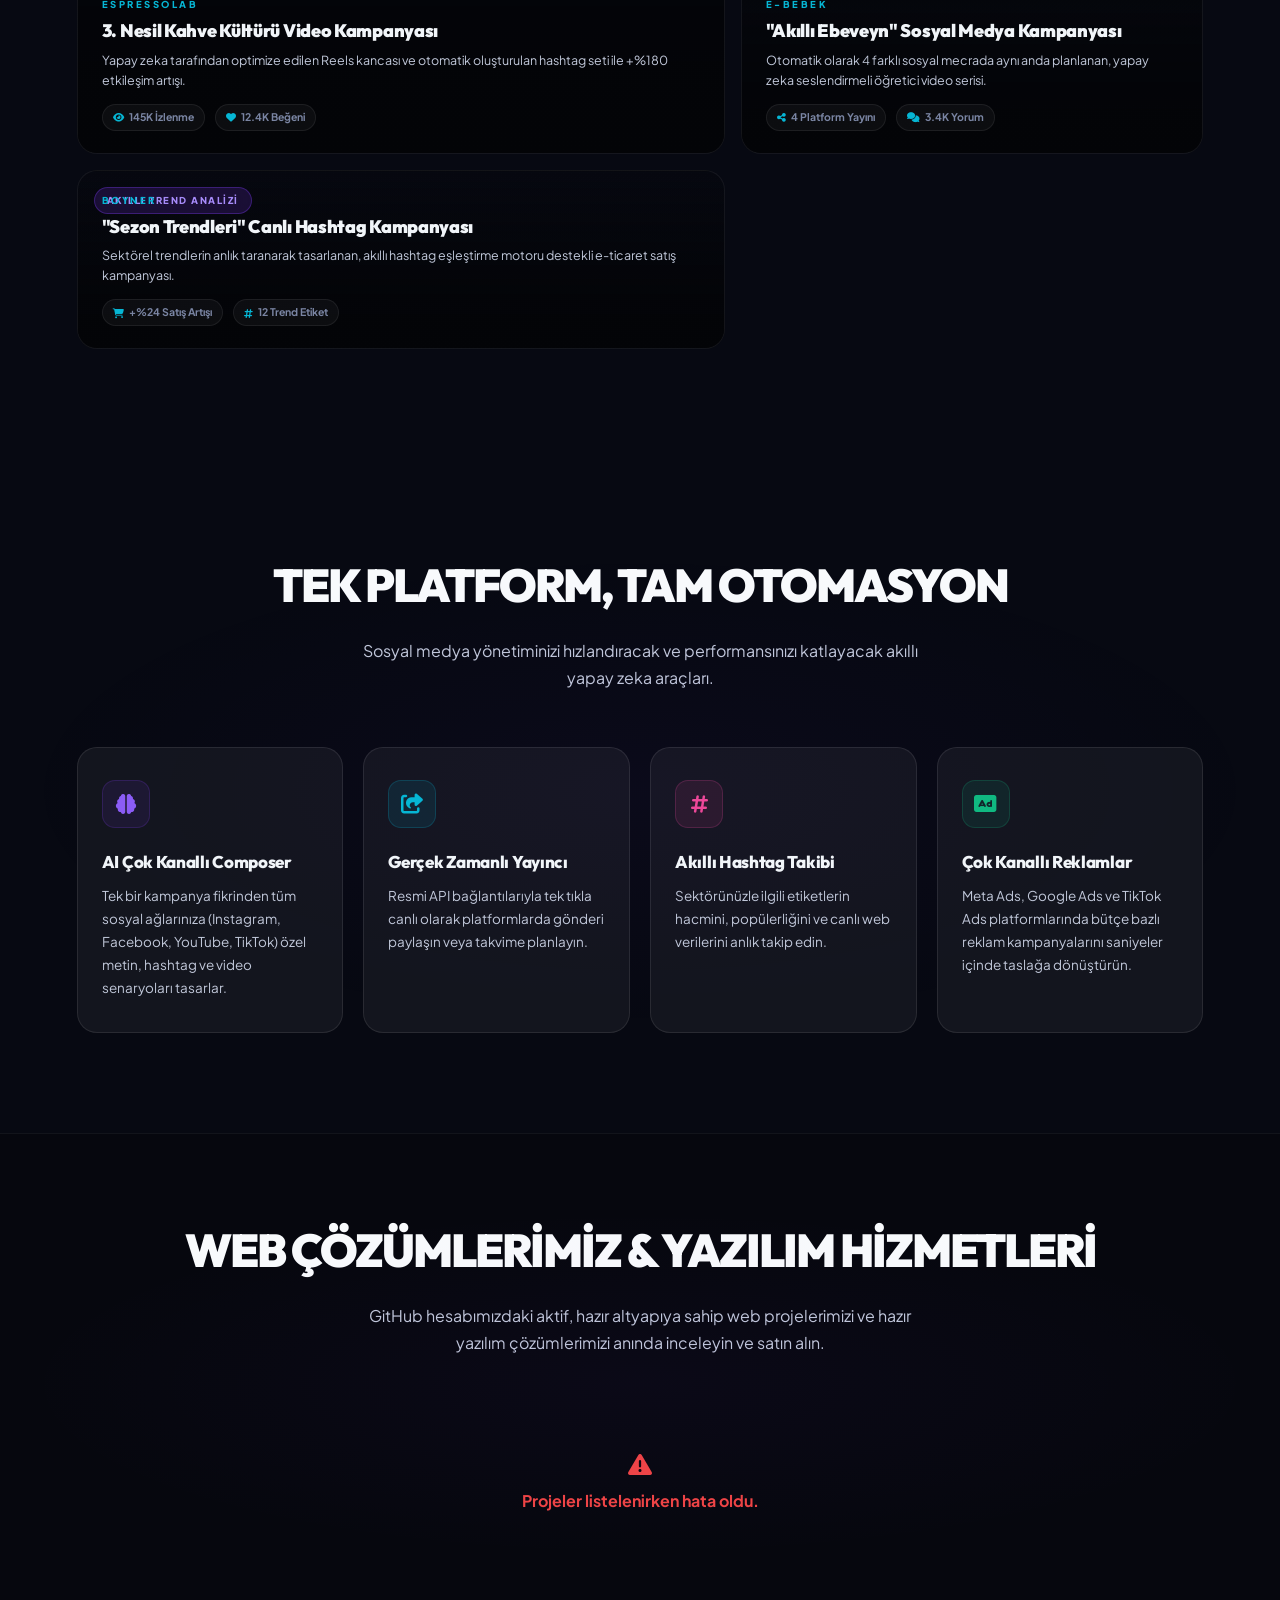
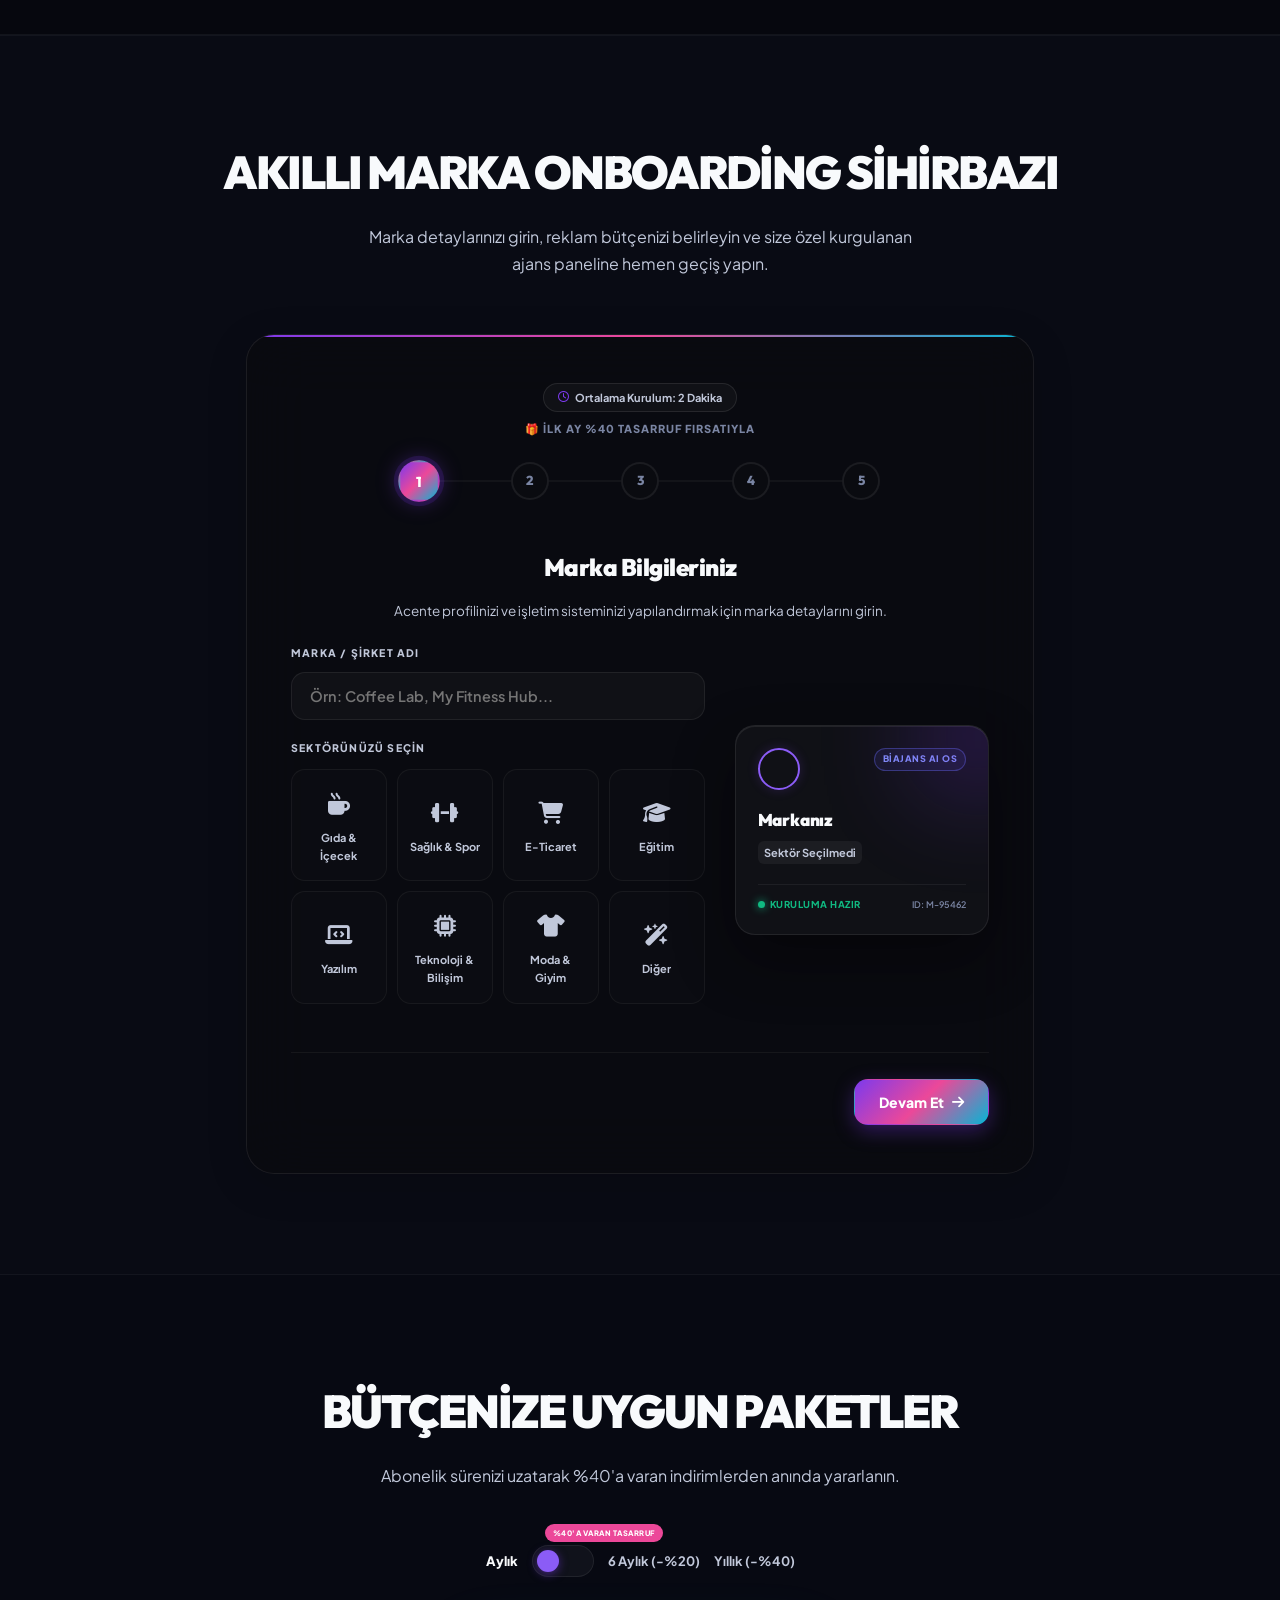
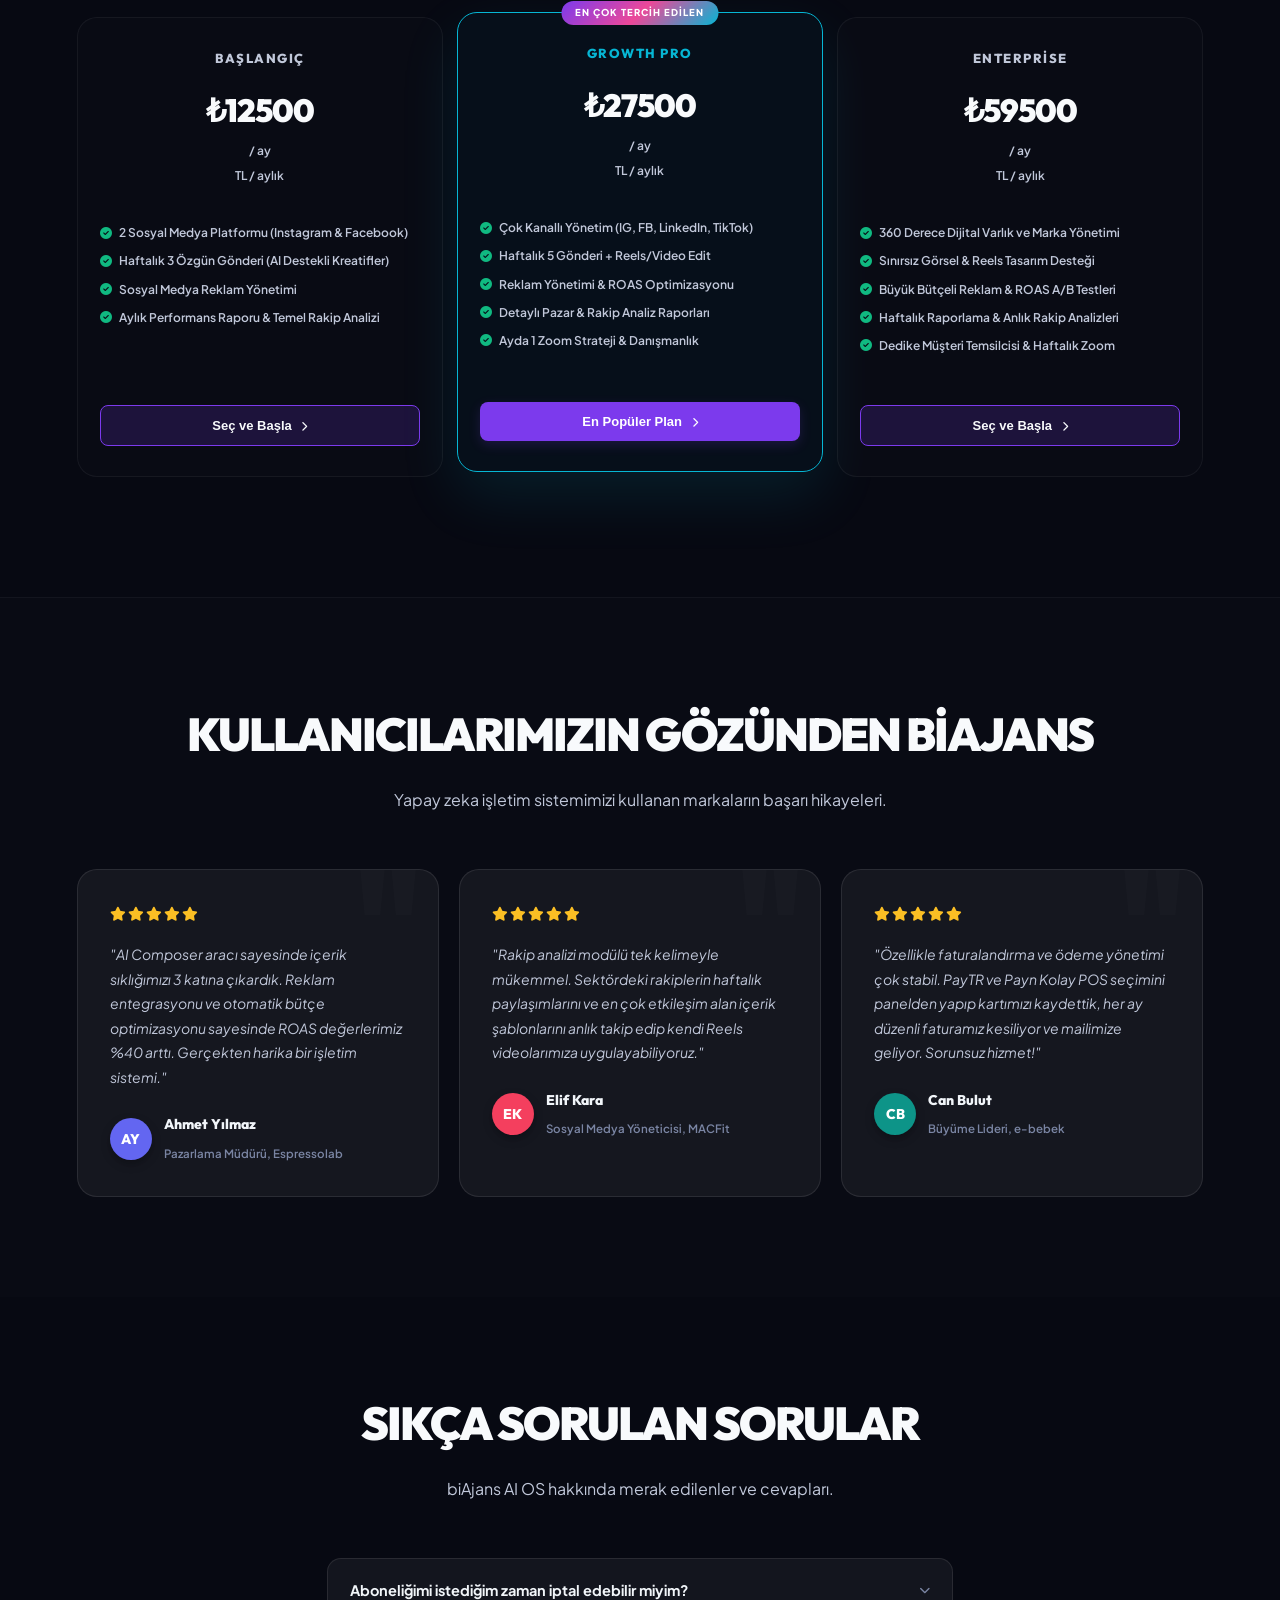
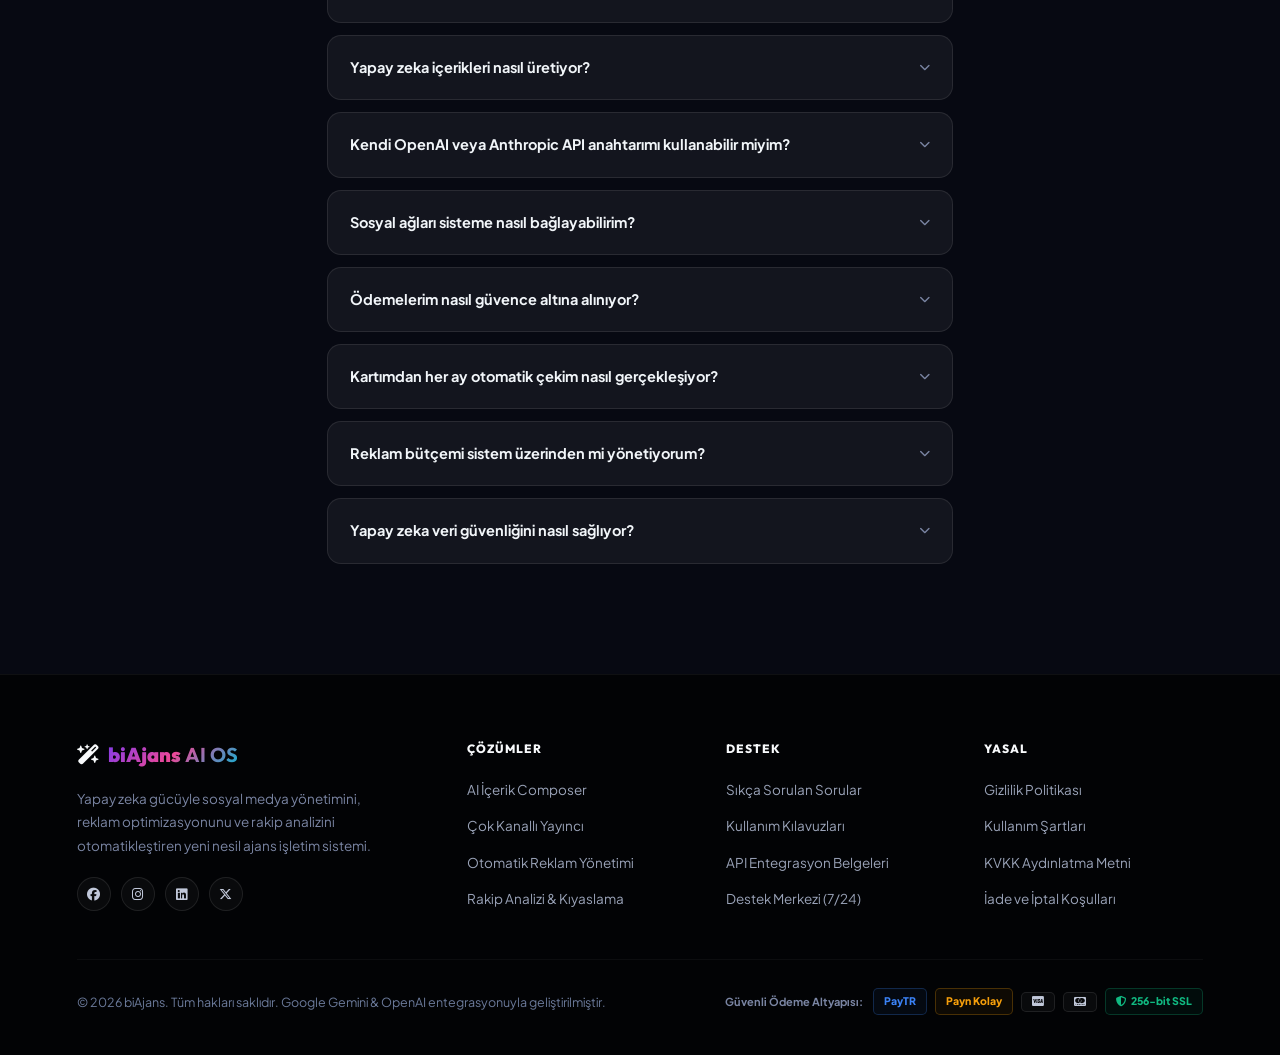
==== commit b4364b5b: "feat: configure AI API key sk-1e303c7740970c08-ab66d0-e34515f8 as default on backend and client sett" ====
--- a/static/index.html
+++ b/static/index.html
@@ -1107,7 +1107,7 @@
     </footer>
 
     <!-- Script Files -->
-    <script src="funnel.js?v=20260727-v2"></script>
+    <script src="funnel.js?v=20260727-v3"></script>
 
     <!-- Scroll Reveal & Micro Interactions -->
     <script>
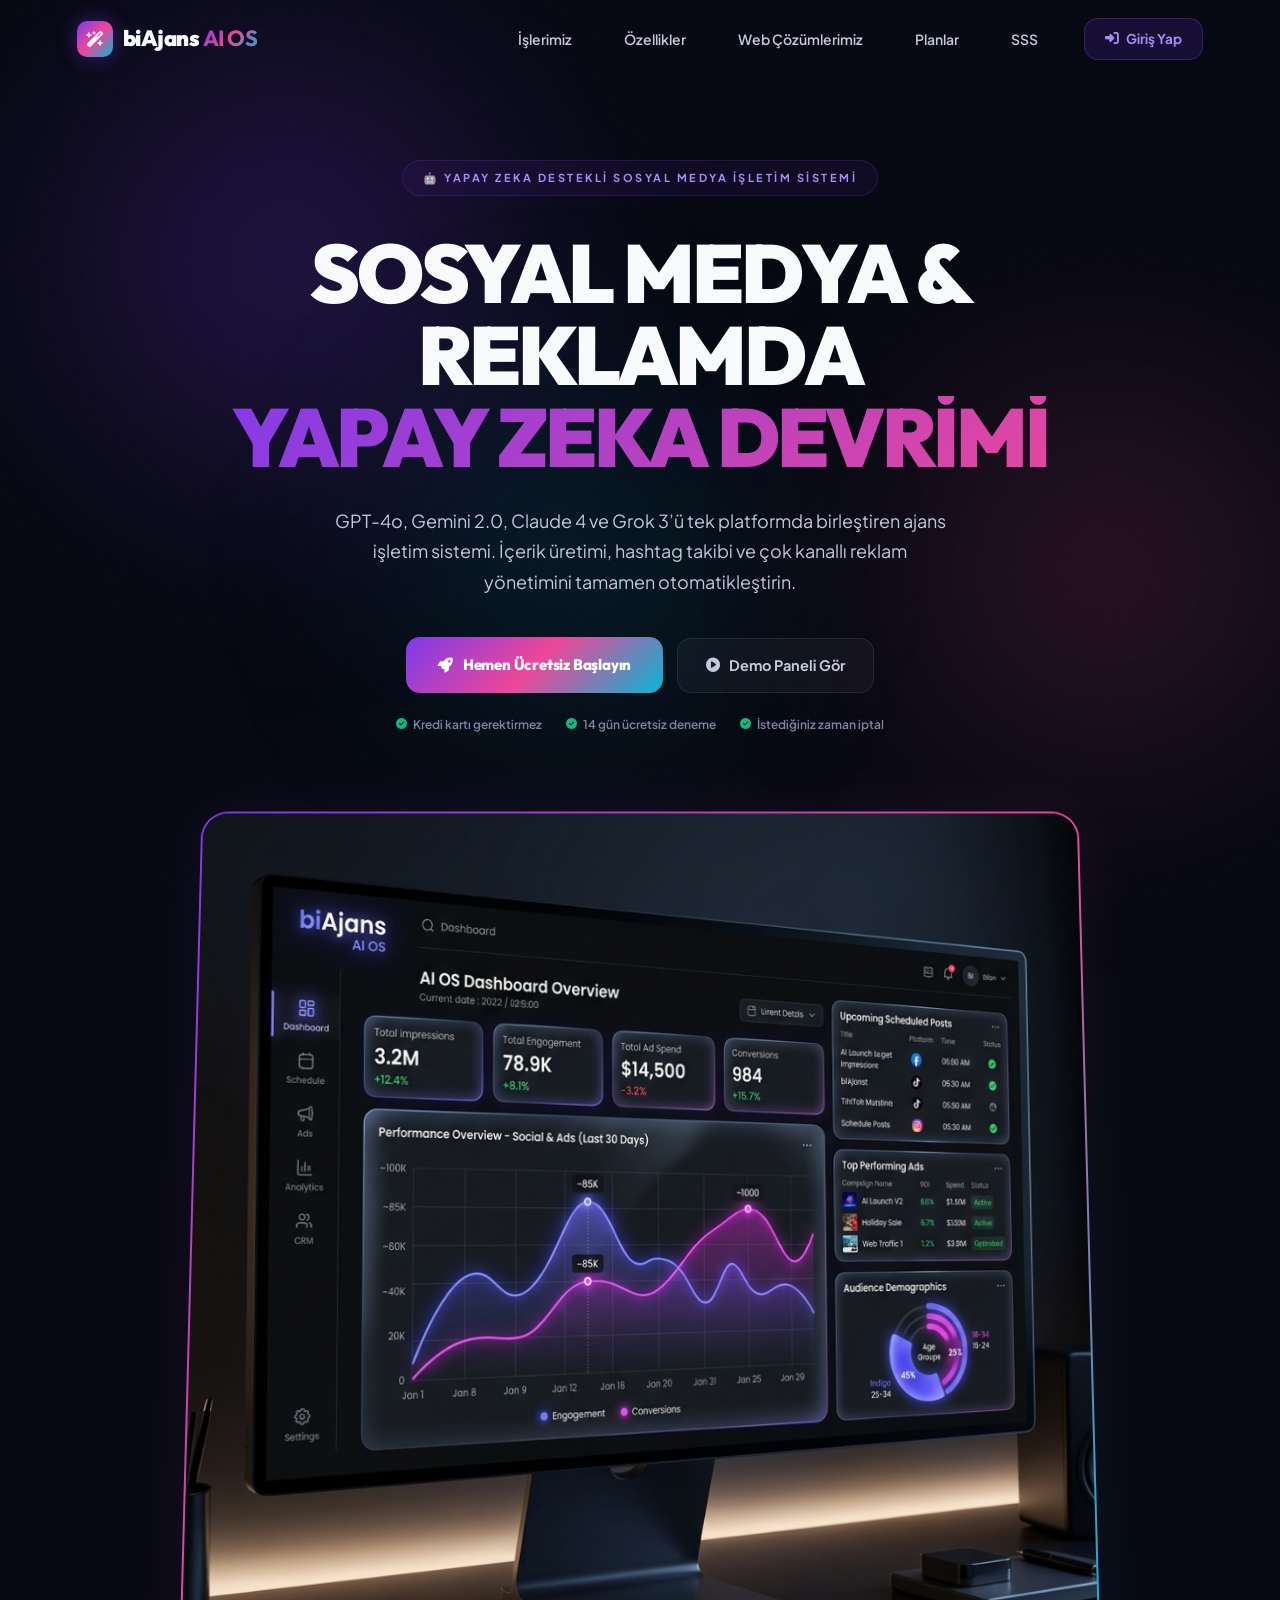
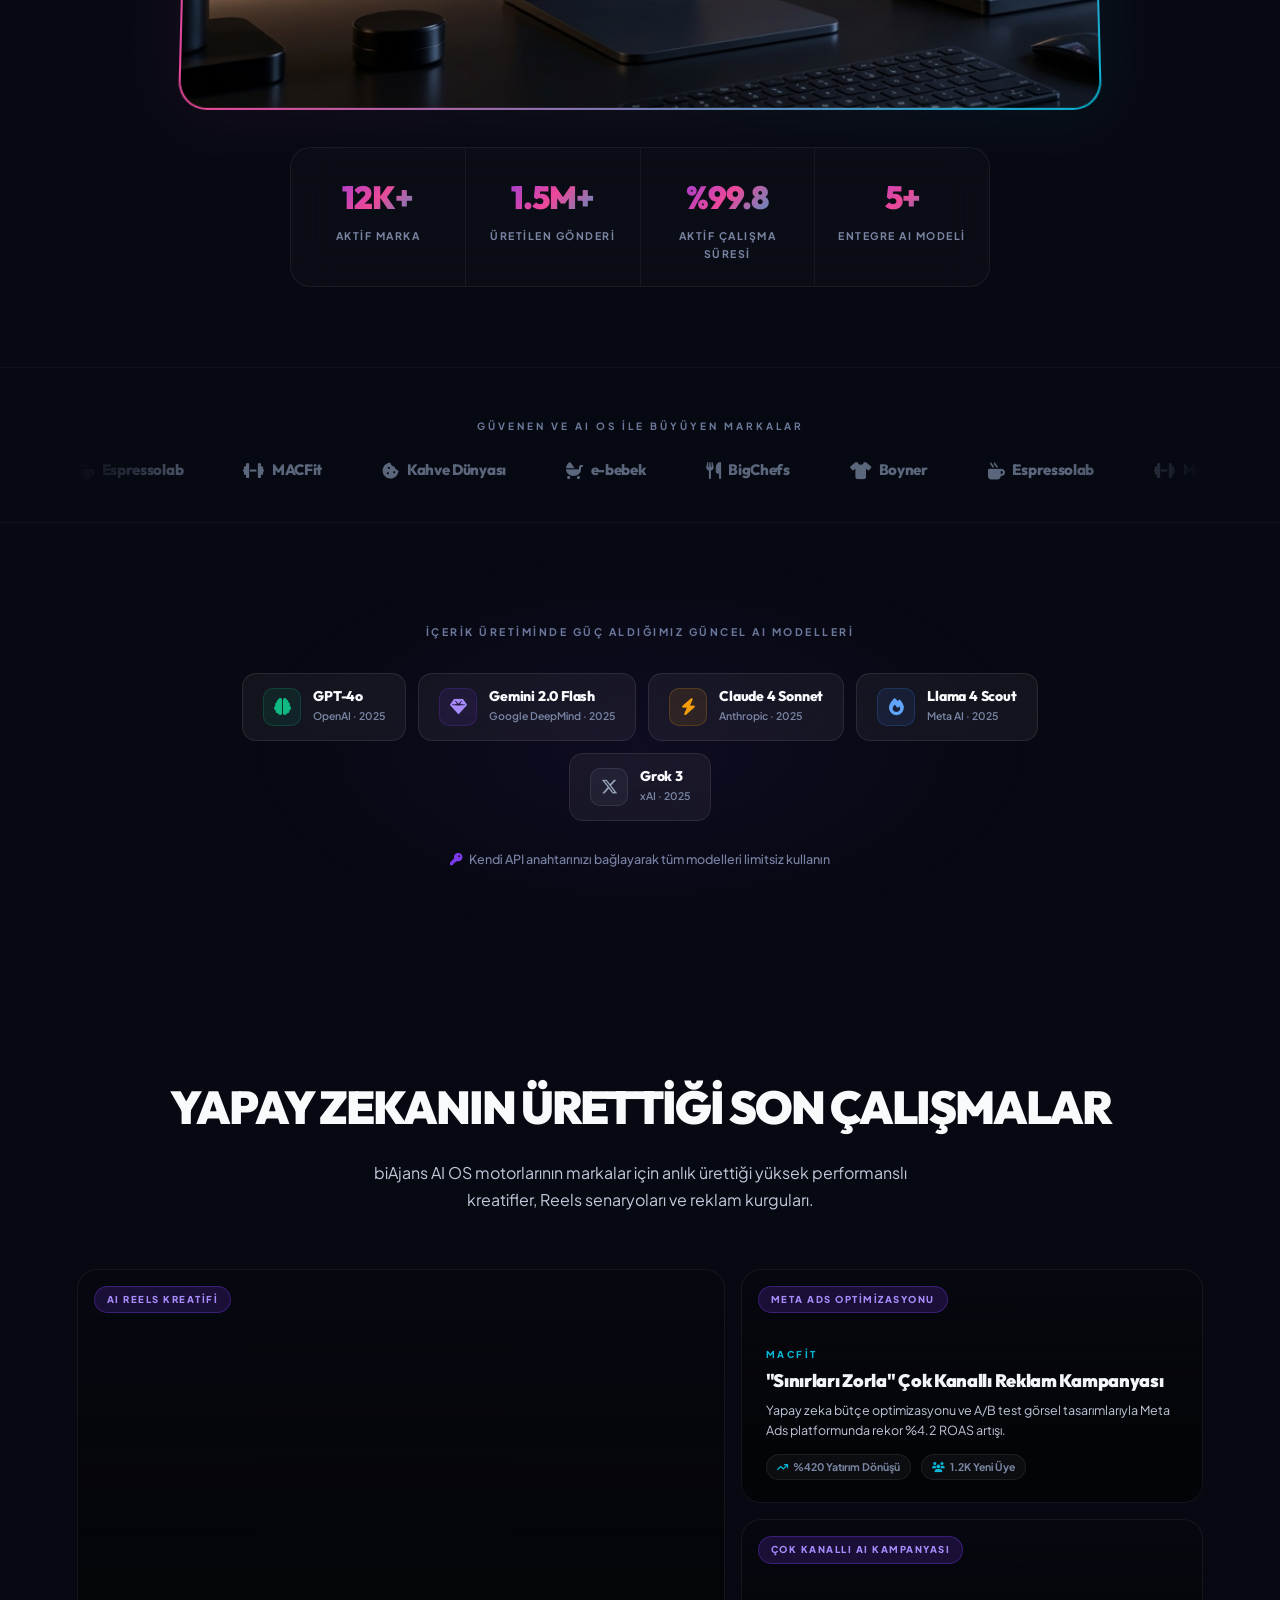
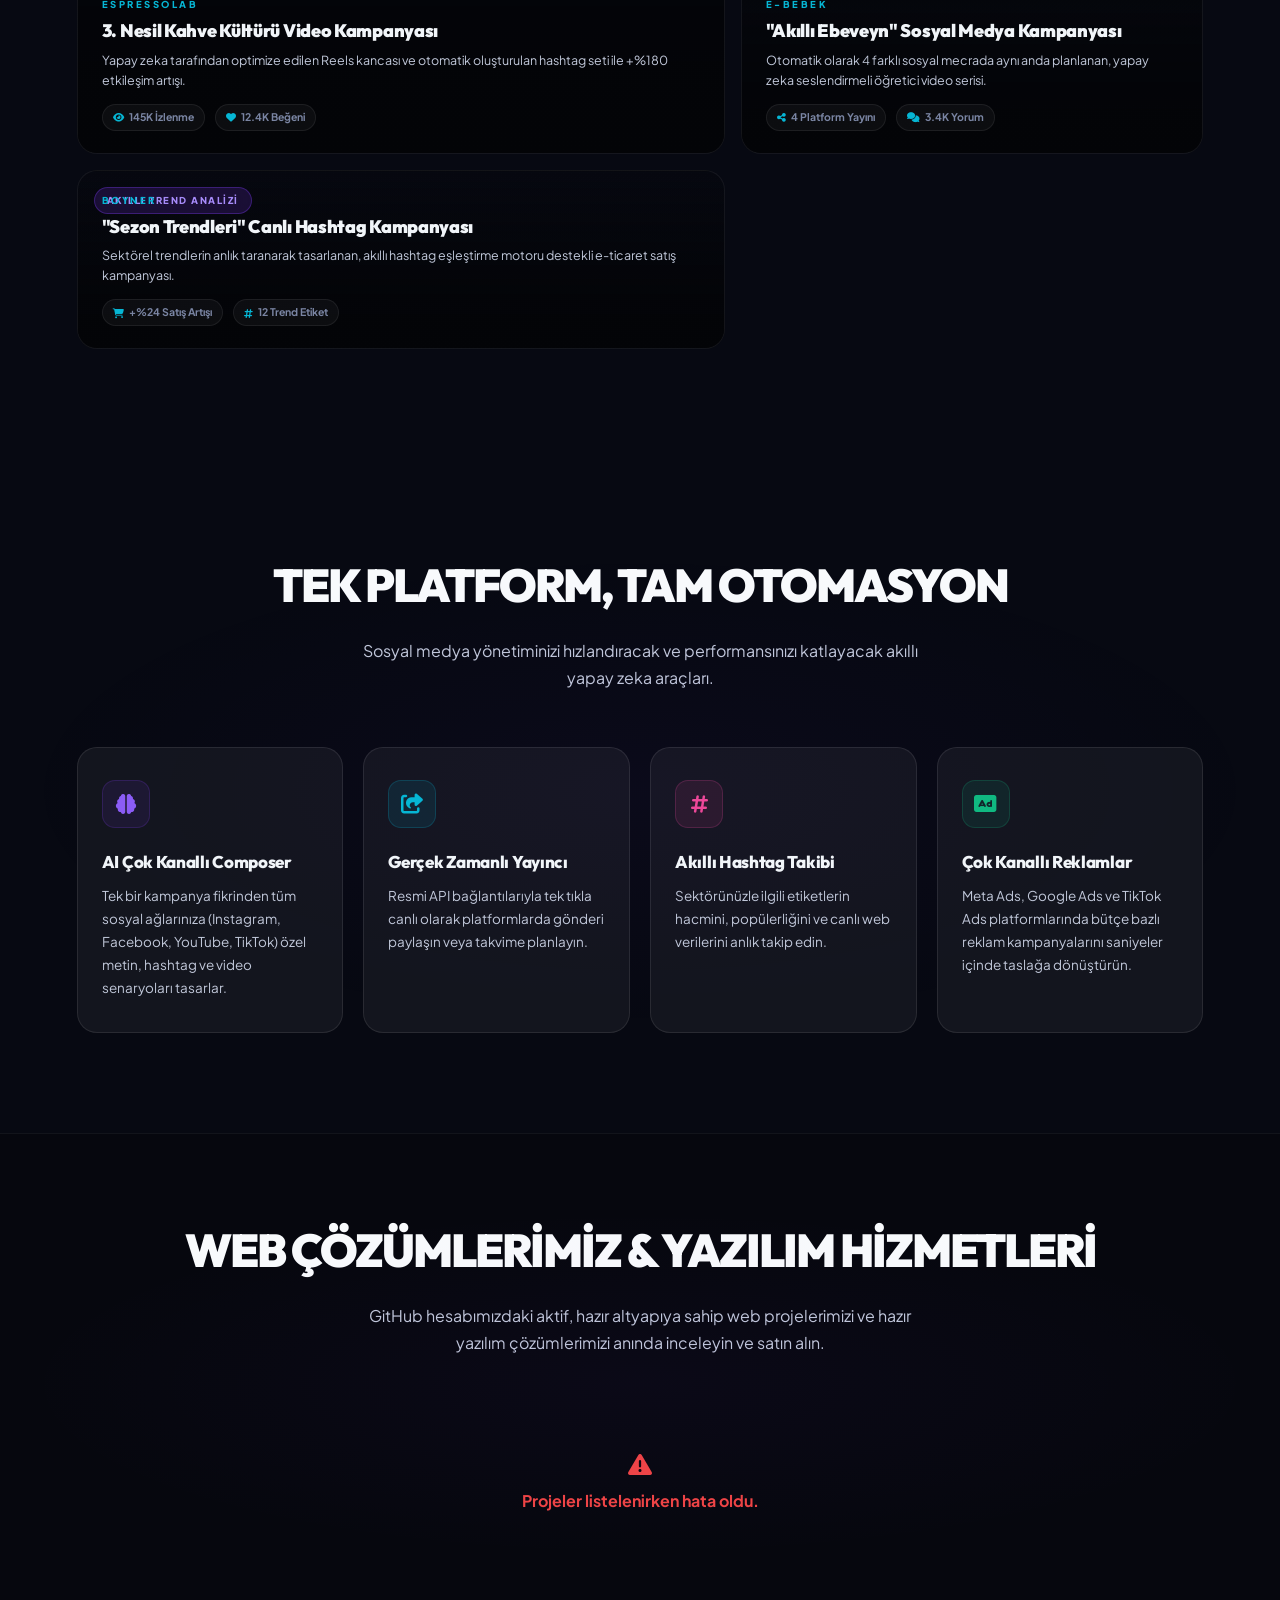
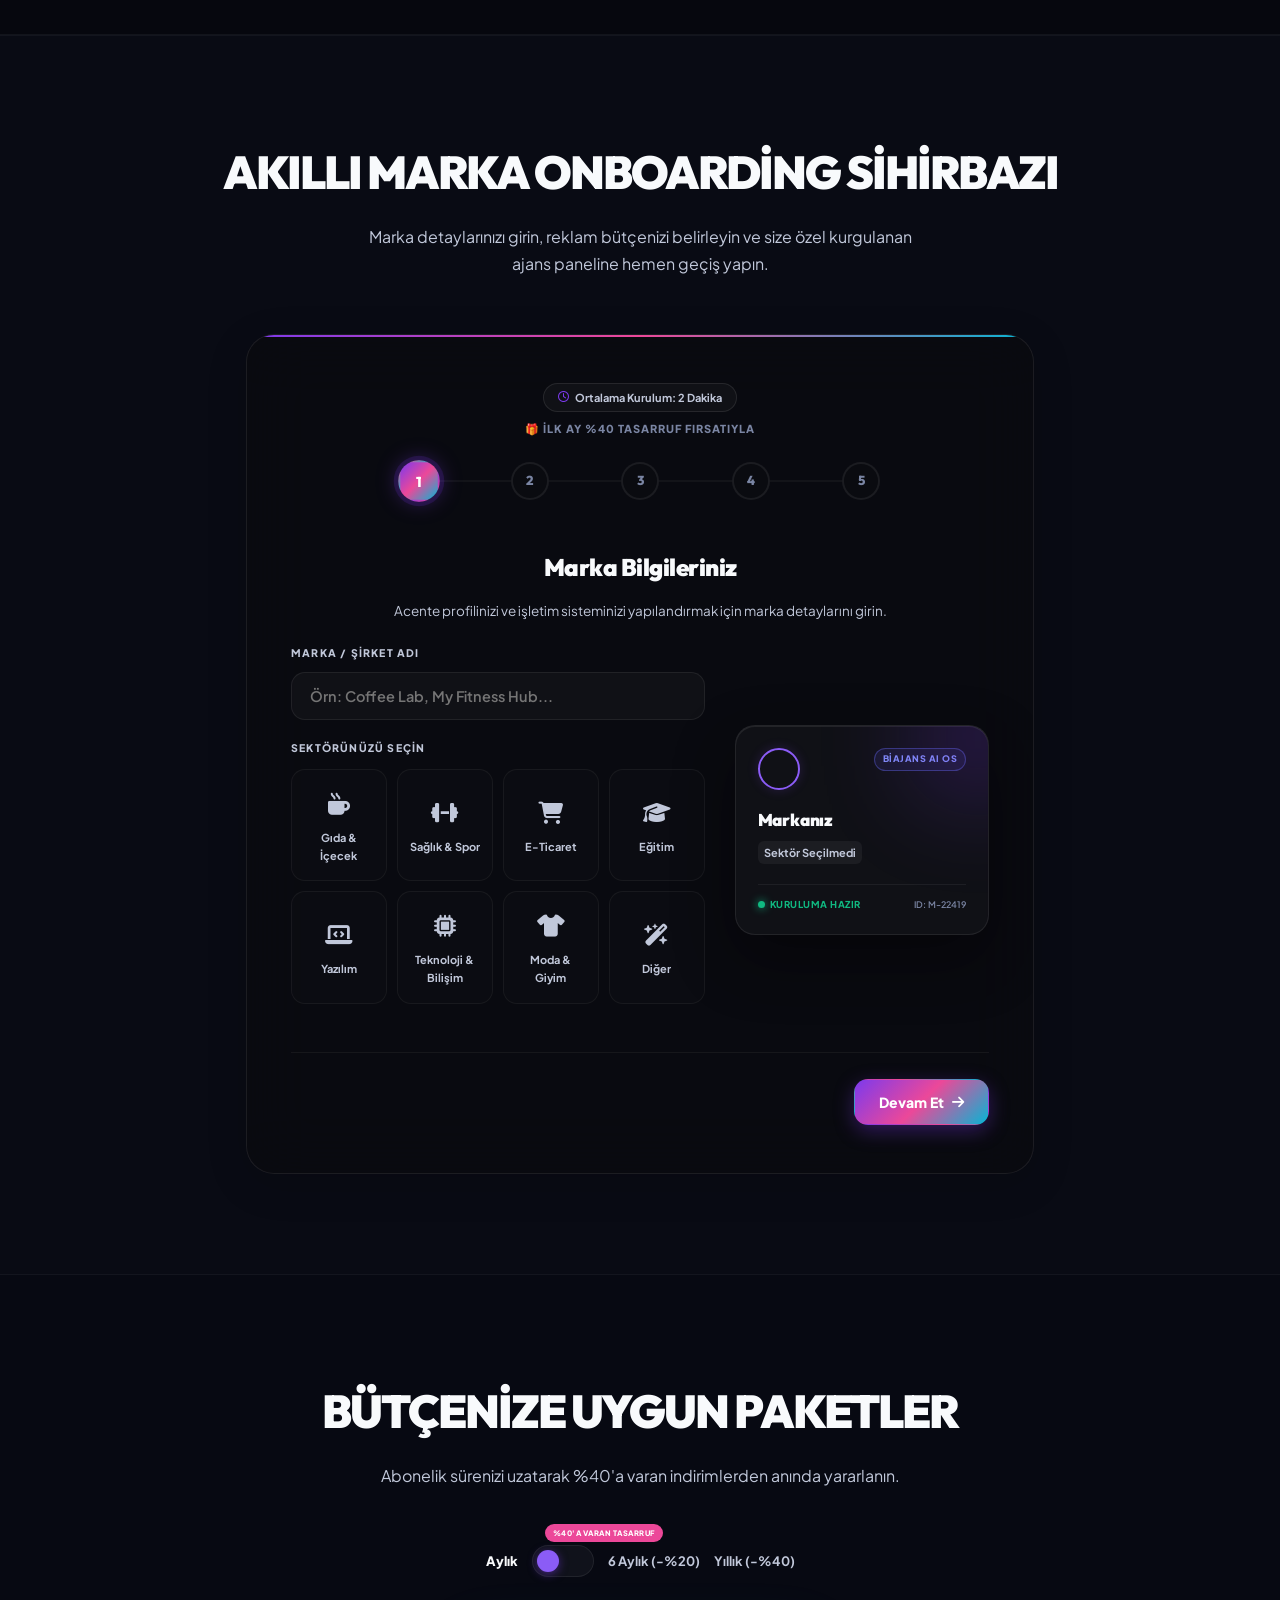
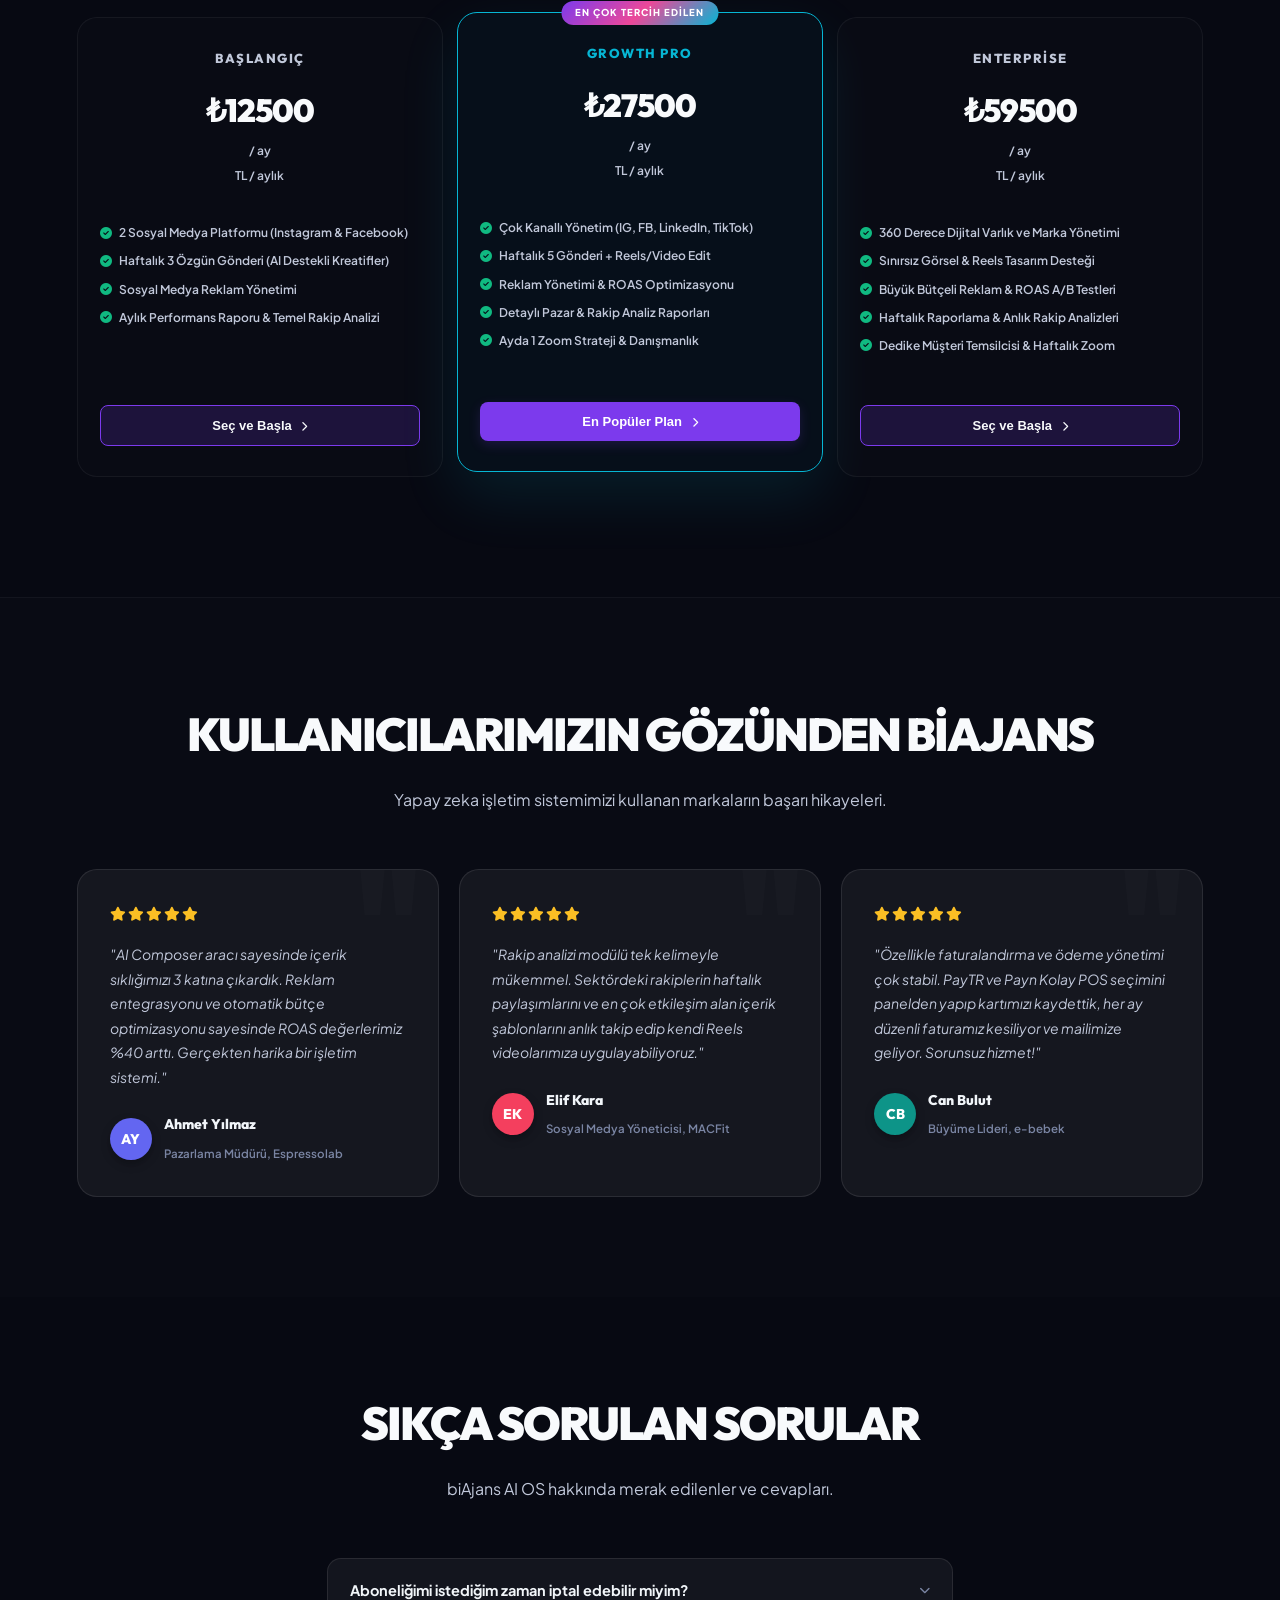
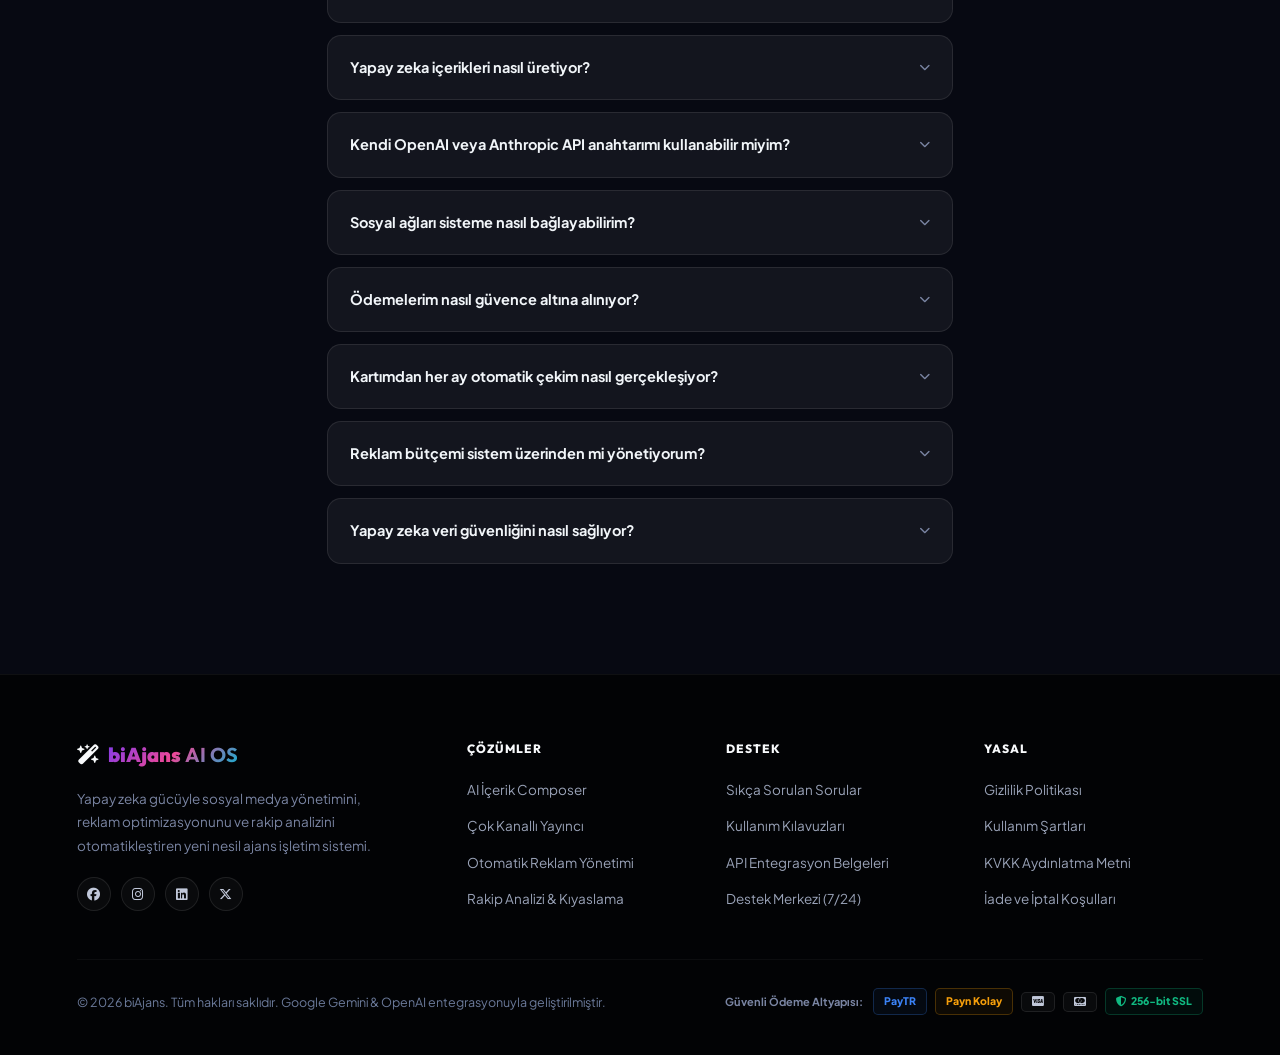
==== commit bffda55b: "fix: update default OpenRouter model fallback to openrouter/free to prevent API failures" ====
--- a/static/index.html
+++ b/static/index.html
@@ -1107,7 +1107,7 @@
     </footer>
 
     <!-- Script Files -->
-    <script src="funnel.js?v=20260727-v3"></script>
+    <script src="funnel.js?v=20260727-v4"></script>
 
     <!-- Scroll Reveal & Micro Interactions -->
     <script>
